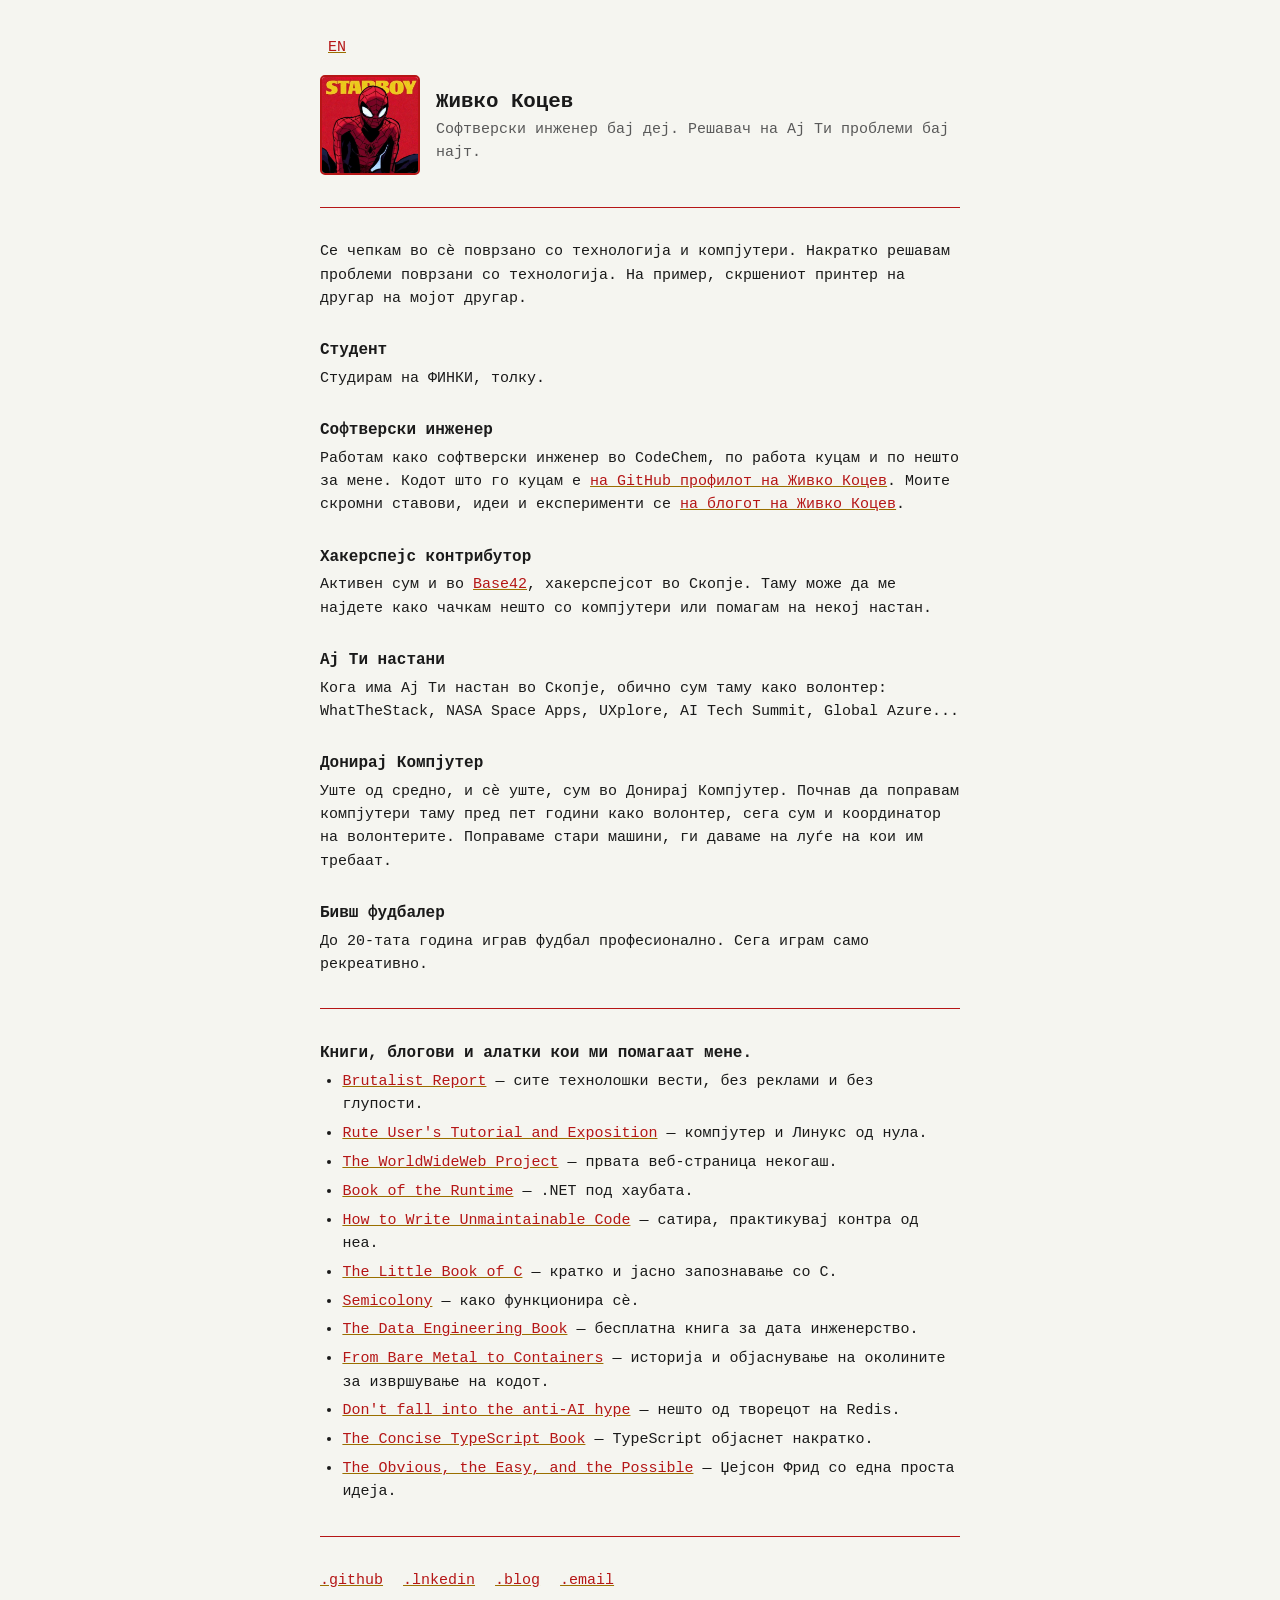
==== index.html @ 055c8a8e "Remove Content-Security-Policy from index.html Removed Content-Security-Policy meta tag from index.h" ====
<!DOCTYPE html>
<html lang="mk">
<head>
  <meta charset="utf-8">
  <meta name="viewport" content="width=device-width, initial-scale=1">

  <title>Живко Коцев — Софтверски инженер | Zhivko Kocev — Software Engineer</title>
  <meta name="description" content="Личен сајт на Живко Коцев — софтверски инженер во CodeChem, студент на ФИНКИ, хакерспејс контрибутор во Base42 и волонтер во Донирај Компјутер.">
  <meta name="author" content="Живко Коцев">
  <meta name="keywords" content="Живко Коцев, Zhivko Kocev, софтверски инженер, software engineer, .NET, C#, CodeChem, FINKI, Base42, hackerspace, Донирај Компјутер, Skopje, Macedonia, Скопје">
  <meta name="robots" content="index, follow, max-image-preview:large, max-snippet:-1, max-video-preview:-1">
  <meta name="googlebot" content="index, follow">
  <meta name="theme-color" content="#f5f5f0" media="(prefers-color-scheme: light)">
  <meta name="theme-color" content="#0d0d10" media="(prefers-color-scheme: dark)">
  <meta name="color-scheme" content="light dark">
  <meta name="format-detection" content="telephone=no">
  <meta name="referrer" content="strict-origin-when-cross-origin">

  <link rel="canonical" href="https://kocev.mk/">
  <link rel="alternate" hreflang="mk" href="https://kocev.mk/">
  <link rel="alternate" hreflang="en" href="https://kocev.mk/">
  <link rel="alternate" hreflang="x-default" href="https://kocev.mk/">

  <link rel="icon" type="image/jpeg" href="/spidey.jpg">
  <link rel="apple-touch-icon" href="/spidey.jpg">
  <link rel="preload" as="image" href="/spidey.jpg" fetchpriority="high">

  <meta property="og:type" content="profile">
  <meta property="og:url" content="https://kocev.mk/">
  <meta property="og:site_name" content="kocev.mk">
  <meta property="og:title" content="Живко Коцев — Софтверски инженер">
  <meta property="og:description" content="Личен сајт на Живко Коцев — софтверски инженер во CodeChem, студент на ФИНКИ, хакерспејс контрибутор во Base42 и волонтер во Донирај Компјутер.">
  <meta property="og:image" content="https://kocev.mk/spidey.jpg">
  <meta property="og:image:secure_url" content="https://kocev.mk/spidey.jpg">
  <meta property="og:image:type" content="image/jpeg">
  <meta property="og:image:width" content="736">
  <meta property="og:image:height" content="736">
  <meta property="og:image:alt" content="Живко Коцев">
  <meta property="og:locale" content="mk_MK">
  <meta property="og:locale:alternate" content="en_US">
  <meta property="profile:first_name" content="Живко">
  <meta property="profile:last_name" content="Коцев">
  <meta property="profile:username" content="zhivko-kocev">

  <meta name="twitter:card" content="summary_large_image">
  <meta name="twitter:url" content="https://kocev.mk/">
  <meta name="twitter:title" content="Живко Коцев — Софтверски инженер">
  <meta name="twitter:description" content="Личен сајт на Живко Коцев — софтверски инженер во CodeChem, студент на ФИНКИ, хакерспејс контрибутор во Base42.">
  <meta name="twitter:image" content="https://kocev.mk/spidey.jpg">
  <meta name="twitter:image:alt" content="Живко Коцев">

  <script type="application/ld+json">
  {
    "@context": "https://schema.org",
    "@type": "Person",
    "name": "Живко Коцев",
    "alternateName": "Zhivko Kocev",
    "givenName": "Живко",
    "familyName": "Коцев",
    "url": "https://kocev.mk/",
    "image": "https://kocev.mk/spidey.jpg",
    "jobTitle": "Software Engineer",
    "description": "Software engineer, hackerspace contributor, IT volunteer.",
    "knowsLanguage": ["mk", "en"],
    "knowsAbout": [".NET", "C#", "Software engineering", "Linux", "Computer hardware", "DevOps"],
    "worksFor": {
      "@type": "Organization",
      "name": "CodeChem",
      "url": "https://codechem.com/"
    },
    "alumniOf": {
      "@type": "CollegeOrUniversity",
      "name": "FINKI — Faculty of Computer Science and Engineering",
      "url": "https://finki.ukim.mk/"
    },
    "memberOf": {
      "@type": "Organization",
      "name": "Base42",
      "url": "https://42.mk/"
    },
    "sameAs": [
      "https://github.com/zhivko-kocev",
      "https://www.linkedin.com/in/zhivko-kocev/",
      "https://kocev.hashnode.dev/"
    ],
    "email": "mailto:zikekocev57@gmail.com",
    "address": {
      "@type": "PostalAddress",
      "addressLocality": "Skopje",
      "addressCountry": "MK"
    }
  }
  </script>

  <script type="application/ld+json">
  {
    "@context": "https://schema.org",
    "@type": "WebSite",
    "name": "Живко Коцев",
    "alternateName": "Zhivko Kocev",
    "url": "https://kocev.mk/",
    "inLanguage": ["mk", "en"],
    "author": {
      "@type": "Person",
      "name": "Живко Коцев",
      "url": "https://kocev.mk/"
    }
  }
  </script>

  <meta http-equiv="X-Content-Type-Options" content="nosniff">

  <link rel="stylesheet" href="style.css">
  <script src="script.js" defer></script>
</head>
<body>

  <p><button id="lang-toggle" class="lang-toggle" type="button" aria-label="Switch language / Промени јазик">EN</button></p>

  <main>

  <!-- ===================== МК ===================== -->
  <section data-lang="mk" lang="mk" class="active" aria-label="Содржина на македонски">

    <div class="header">
      <img class="portrait" src="spidey.jpg" alt="Живко Коцев — портрет" width="736" height="736" decoding="async" fetchpriority="high">
      <div>
        <h1>Живко Коцев</h1>
        <p class="tagline">Софтверски инженер бај деј. Решавач на Ај Ти проблеми бај најт.</p>
      </div>
    </div>

    <hr>

    <p>Се чепкам во сѐ поврзано со технологија и компјутери. Накратко решавам проблеми поврзани со технологија. На пример, скршениот принтер на другар на мојот другар.</p>

    <h2>Студент</h2>
    <p>Студирам на ФИНКИ, толку.</p>

    <h2>Софтверски инженер</h2>
    <p>Работам како софтверски инженер во CodeChem, по работа куцам и по нешто за мене. Кодот што го куцам е <a href="https://github.com/zhivko-kocev">на GitHub профилот на Живко Коцев</a>.
      Моите скромни ставови, идеи и експерименти се <a href="https://kocev.hashnode.dev/">на блогот на Живко Коцев</a>.</p>

    <h2>Хакерспејс контрибутор</h2>
    <p>Активен сум и во <a href="https://42.mk/">Base42</a>, хакерспејсот во Скопје. Таму може да ме најдете како чачкам нешто со компјутери или помагам на некој настан.</p>

    <h2>Ај Ти настани</h2>
    <p>Кога има Ај Ти настан во Скопје, обично сум таму како волонтер: WhatTheStack, NASA Space Apps, UXplore, AI Tech Summit, Global Azure...</p>

    <h2>Донирај Компјутер</h2>
    <p>Уште од средно, и сè уште, сум во Донирај Компјутер. Почнав да поправам компјутери таму пред пет години како волонтер, сега сум и координатор на волонтерите. Поправаме стари машини, ги даваме на луѓе на кои им требаат.</p>

    <h2>Бивш фудбалер</h2>
    <p>До 20-тата година играв фудбал професионално. Сега играм само рекреативно.</p>

    <hr>

    <h2>Книги, блогови и алатки кои ми помагаат мене.</h2>
    <ul>
      <li><a href="https://brutalist.report/topic/tech">Brutalist Report</a> — сите технолошки вести, без реклами и без глупости.</li>
      <li><a href="https://rlworkman.net/howtos/rute/">Rute User's Tutorial and Exposition</a> — компјутер и Линукс од нула.</li>
      <li><a href="https://info.cern.ch/hypertext/WWW/TheProject.html">The WorldWideWeb Project</a> — првата веб-страница некогаш.</li>
      <li><a href="https://github.com/dotnet/runtime/tree/main/docs/design/coreclr/botr">Book of the Runtime</a> — .NET под хаубата.</li>
      <li><a href="https://www.doc.ic.ac.uk/%7Esusan/475/unmain.html">How to Write Unmaintainable Code</a> — сатира, практикувај контра од неа.</li>
      <li><a href="https://little-book-of.github.io/c/books/en-US/book.html">The Little Book of C</a> — кратко и јасно запознавање со C.</li>
      <li><a href="https://semicolony.dev/how-it-works/">Semicolony</a> — како функционира сѐ.</li>
      <li><a href="https://datascale-ai.github.io/data_engineering_book/en/">The Data Engineering Book</a> — бесплатна книга за дата инженерство.</li>
      <li><a href="https://buildsoftwaresystems.com/post/guide-to-execution-environments/">From Bare Metal to Containers</a> — историја и објаснување на околините за извршување на кодот.</li>
      <li><a href="https://antirez.com/news/158">Don't fall into the anti-AI hype</a> — нешто од творецот на Redis.</li>
      <li><a href="https://gibbok.github.io/typescript-book/book/the-concise-typescript-book/">The Concise TypeScript Book</a> — TypeScript објаснет накратко.</li>
      <li><a href="https://world.hey.com/jason/the-obvious-the-easy-and-the-possible-2e11a3fb">The Obvious, the Easy, and the Possible</a> — Џејсон Фрид со една проста идеја.</li>
    </ul>

    <hr>

    <p class="row">
      <a rel="me" href="https://github.com/zhivko-kocev">.github</a>
      <a rel="me" href="https://www.linkedin.com/in/zhivko-kocev/">.lnkedin</a>
      <a rel="me" href="https://kocev.hashnode.dev/">.blog</a>
      <a rel="me author" href="mailto:zikekocev57@gmail.com">.email</a>
    </p>

  </section>

  <!-- ===================== EN ===================== -->
  <section data-lang="en" lang="en" aria-label="Content in English">

    <div class="header">
      <img class="portrait" src="spidey.jpg" alt="Zhivko Kocev — portrait" width="736" height="736" decoding="async" loading="lazy">
      <div>
        <h1>Zhivko Kocev</h1>
        <p class="tagline">Software engineer by day. IT problem-solver by night.</p>
      </div>
    </div>

    <hr>

    <p>I tinker with anything related to tech and computers. In short, I solve technology problems. For example, my friend's friend's broken printer.</p>

    <h2>Student</h2>
    <p>I study at FINKI. That's it.</p>

    <h2>Software engineer</h2>
    <p>I work as a software engineer at CodeChem; after hours I write a bit of code for myself too. The code I write lives on <a href="https://github.com/zhivko-kocev">Zhivko Kocev's GitHub</a>. My modest takes, ideas and experiments are on <a href="https://kocev.hashnode.dev/">Zhivko Kocev's blog</a>.</p>

    <h2>Hackerspace contributor</h2>
    <p>I'm also active at <a href="https://42.mk/">Base42</a>, the hackerspace in Skopje. You can find me there tinkering with computers or helping out at an event.</p>

    <h2>IT events</h2>
    <p>When there's an IT event in Skopje, I'm usually there as a volunteer: WhatTheStack, NASA Space Apps, UXplore, AI Tech Summit, Global Azure...</p>

    <h2>Donate a Computer</h2>
    <p>Since high school, and still today, I've been part of Donate a Computer. I started repairing computers there five years ago as a volunteer; now I also coordinate the volunteers. We fix up old machines and give them to people who need them.</p>

    <h2>Former footballer</h2>
    <p>Until I was 20 I played football professionally. Now I only play recreationally.</p>

    <hr>

    <h2>Books, blogs and tools that help me out.</h2>
    <ul>
      <li><a href="https://brutalist.report/topic/tech">Brutalist Report</a> — all the tech news, no ads and no nonsense.</li>
      <li><a href="https://rlworkman.net/howtos/rute/">Rute User's Tutorial and Exposition</a> — computers and Linux from scratch.</li>
      <li><a href="https://info.cern.ch/hypertext/WWW/TheProject.html">The WorldWideWeb Project</a> — the first web page ever.</li>
      <li><a href="https://github.com/dotnet/runtime/tree/main/docs/design/coreclr/botr">Book of the Runtime</a> — .NET under the hood.</li>
      <li><a href="https://www.doc.ic.ac.uk/%7Esusan/475/unmain.html">How to Write Unmaintainable Code</a> — satire, do the opposite of it.</li>
      <li><a href="https://little-book-of.github.io/c/books/en-US/book.html">The Little Book of C</a> — a short, clear intro to C.</li>
      <li><a href="https://semicolony.dev/how-it-works/">Semicolony</a> — how everything works.</li>
      <li><a href="https://datascale-ai.github.io/data_engineering_book/en/">The Data Engineering Book</a> — a free book on data engineering.</li>
      <li><a href="https://buildsoftwaresystems.com/post/guide-to-execution-environments/">From Bare Metal to Containers</a> — the history and explanation of code execution environments.</li>
      <li><a href="https://antirez.com/news/158">Don't fall into the anti-AI hype</a> — something from the creator of Redis.</li>
      <li><a href="https://gibbok.github.io/typescript-book/book/the-concise-typescript-book/">The Concise TypeScript Book</a> — TypeScript explained, briefly.</li>
      <li><a href="https://world.hey.com/jason/the-obvious-the-easy-and-the-possible-2e11a3fb">The Obvious, the Easy, and the Possible</a> — Jason Fried with one simple idea.</li>
    </ul>

    <hr>

    <p class="row">
      <a rel="me" href="https://github.com/zhivko-kocev">.github</a>
      <a rel="me" href="https://www.linkedin.com/in/zhivko-kocev/">.lnkedin</a>
      <a rel="me" href="https://kocev.hashnode.dev/">.blog</a>
      <a rel="me author" href="mailto:zikekocev57@gmail.com">.email</a>
    </p>

  </section>

  </main>

</body>
</html>
---- style.css ----
:root {
  --fg: #1a1a1a;
  --bg: #f5f5f0;
  --muted: #595959;
  --rule: #d0d0d0;
  --link: #b51616;
  --accent: #9a6f00;
}
@media (prefers-color-scheme: dark) {
  :root {
    --fg: #e6e6dc;
    --bg: #0d0d10;
    --muted: #a0a09a;
    --rule: #2a2a30;
    --link: #ff7a6f;
    --accent: #ffd633;
  }
}

body {
  font: 15px/1.55 ui-monospace, "SF Mono", Menlo, Consolas, "Courier New", monospace;
  color: var(--fg);
  background: var(--bg);
  max-width: 640px;
  margin: 0 auto;
  padding: 2rem 1.25rem 3rem;
}

h1 { font-size: 1.3rem; margin: 0 0 0.4rem; }
h2 { font-size: 1rem; margin: 1.75rem 0 0.25rem; }
h3 { font-size: 1rem; margin: 1.25rem 0 0.25rem; }
p  { margin: 0 0 0.75rem; }

ul { padding-left: 1.4rem; margin: 0.25rem 0 1.25rem; }
li { margin: 0 0 0.35rem; }

hr { border: 0; border-top: 1px solid var(--link); margin: 2rem 0; }

a { color: var(--link); text-decoration-color: var(--accent); }
a:hover { color: var(--accent); }

img.portrait {
  display: block;
  width: 96px;
  height: 96px;
  object-fit: cover;
  border-radius: 5%;
  border: 2px solid var(--link);
  flex-shrink: 0;
  margin: 0;
}

.header { display: flex; align-items: center; gap: 1rem; margin: 0 0 0.5rem; }
.header h1, .header p { margin: 0; }

.tagline { color: var(--muted); margin: 0 0 1.5rem; }
.note    { color: var(--muted); }

.row { display: flex; flex-wrap: wrap; gap: 1.25rem; margin: 1rem 0; }

.lang-toggle {
  background: none;
  border: 0;
  padding: 0.25rem 0.5rem;
  font: inherit;
  color: var(--link);
  cursor: pointer;
  text-decoration: underline;
  text-decoration-color: var(--accent);
}

:focus-visible { outline: 2px solid var(--link); outline-offset: 2px; border-radius: 2px; }

[data-lang] { display: none; }
[data-lang].active { display: block; }
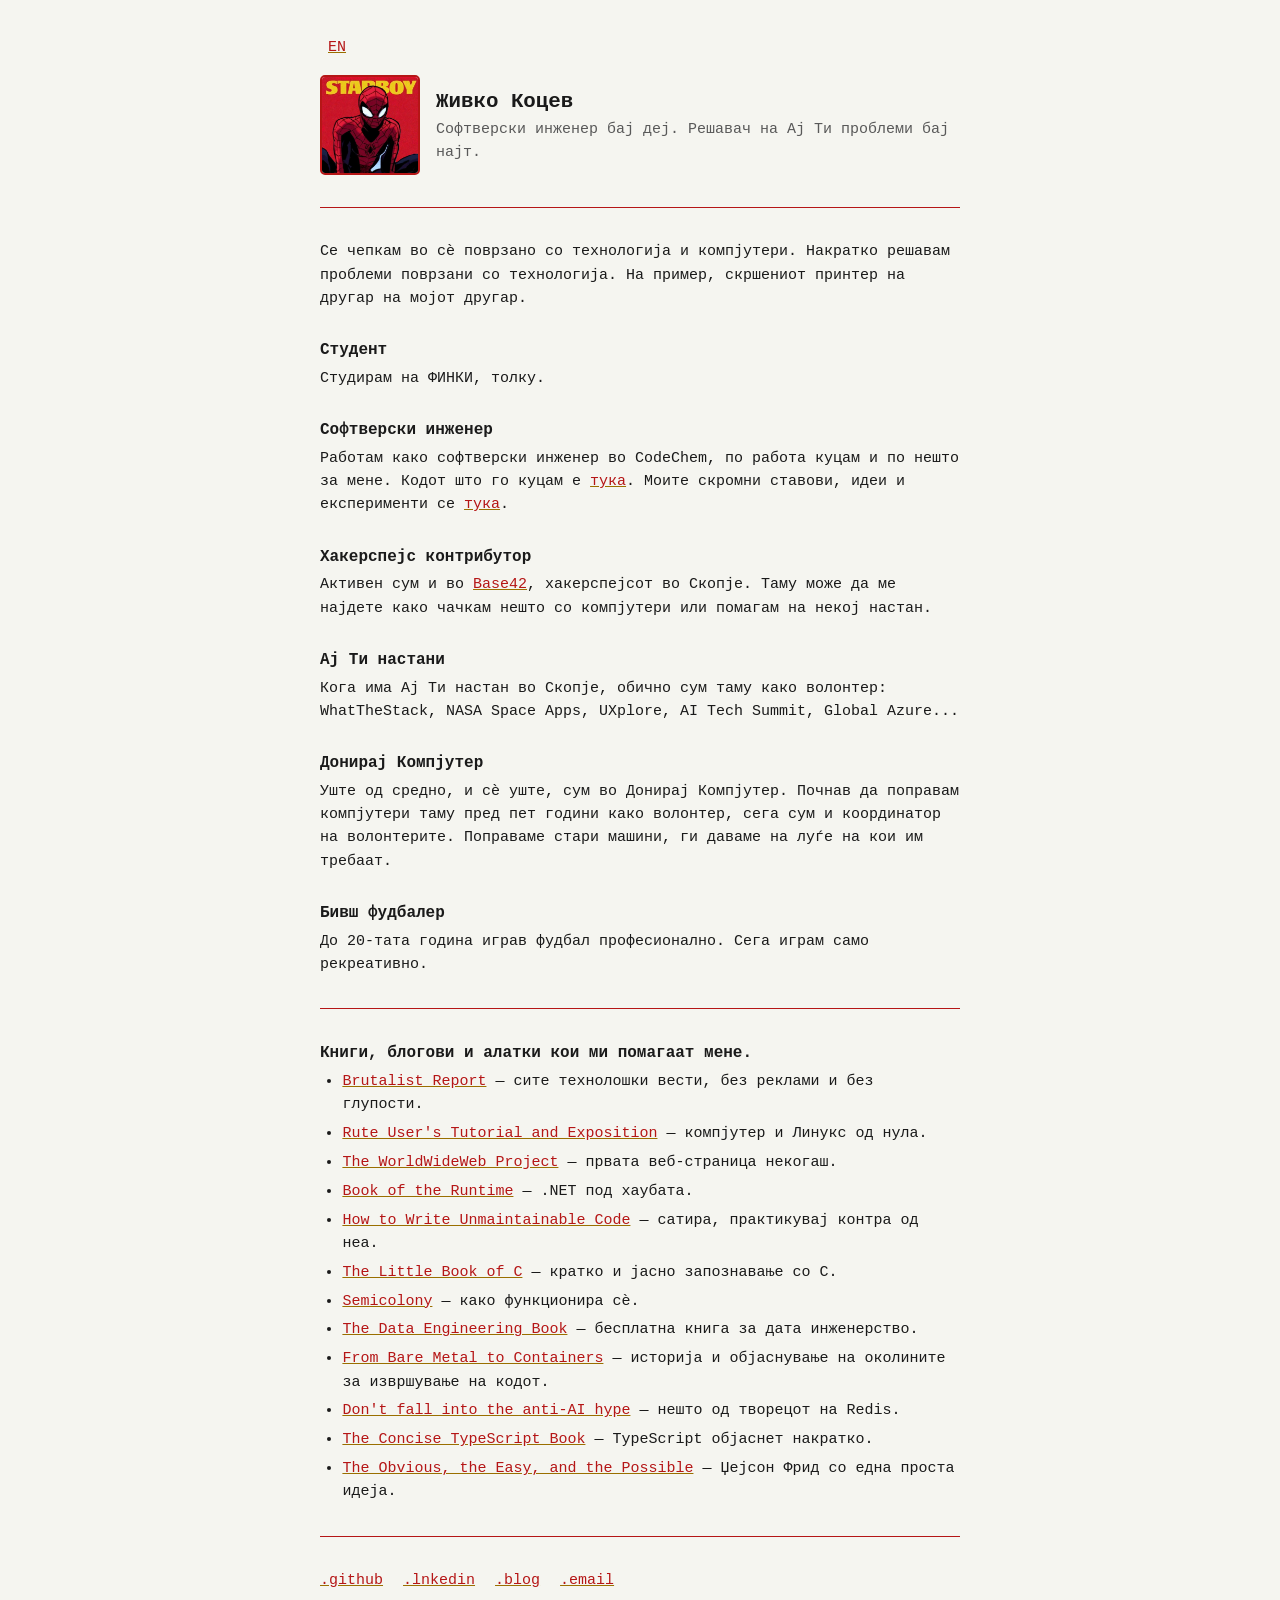
==== commit 6b420179: "Update links in index.html for clarity" ====
--- a/index.html
+++ b/index.html
@@ -138,8 +138,8 @@
     <p>Студирам на ФИНКИ, толку.</p>
 
     <h2>Софтверски инженер</h2>
-    <p>Работам како софтверски инженер во CodeChem, по работа куцам и по нешто за мене. Кодот што го куцам е <a href="https://github.com/zhivko-kocev">на GitHub профилот на Живко Коцев</a>.
-      Моите скромни ставови, идеи и експерименти се <a href="https://kocev.hashnode.dev/">на блогот на Живко Коцев</a>.</p>
+    <p>Работам како софтверски инженер во CodeChem, по работа куцам и по нешто за мене. Кодот што го куцам е <a href="https://github.com/zhivko-kocev">тука</a>.
+      Моите скромни ставови, идеи и експерименти се <a href="https://kocev.hashnode.dev/">тука</a>.</p>
 
     <h2>Хакерспејс контрибутор</h2>
     <p>Активен сум и во <a href="https://42.mk/">Base42</a>, хакерспејсот во Скопје. Таму може да ме најдете како чачкам нешто со компјутери или помагам на некој настан.</p>
@@ -201,7 +201,7 @@
     <p>I study at FINKI. That's it.</p>
 
     <h2>Software engineer</h2>
-    <p>I work as a software engineer at CodeChem; after hours I write a bit of code for myself too. The code I write lives on <a href="https://github.com/zhivko-kocev">Zhivko Kocev's GitHub</a>. My modest takes, ideas and experiments are on <a href="https://kocev.hashnode.dev/">Zhivko Kocev's blog</a>.</p>
+    <p>I work as a software engineer at CodeChem; after hours I write a bit of code for myself too. The code I write lives <a href="https://github.com/zhivko-kocev">here</a>. My modest takes, ideas and experiments are <a href="https://kocev.hashnode.dev/">here</a>.</p>
 
     <h2>Hackerspace contributor</h2>
     <p>I'm also active at <a href="https://42.mk/">Base42</a>, the hackerspace in Skopje. You can find me there tinkering with computers or helping out at an event.</p>
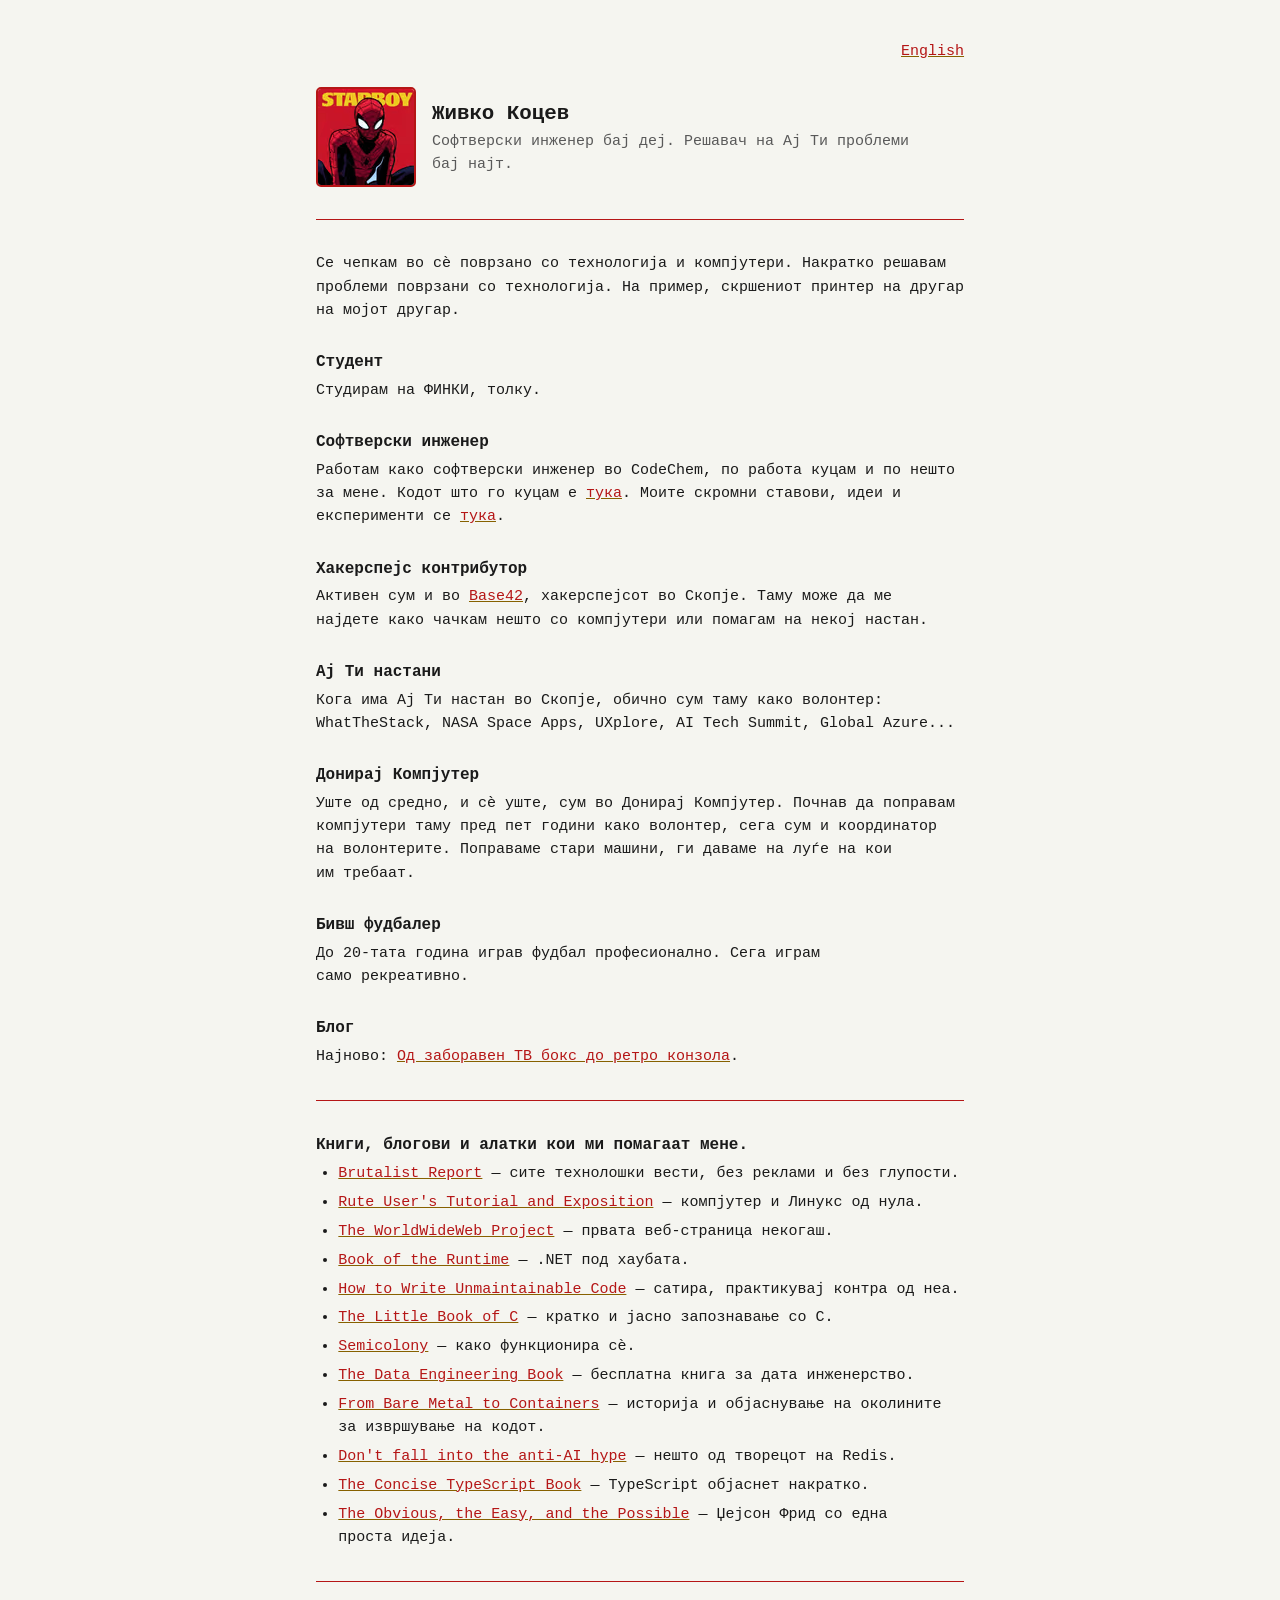
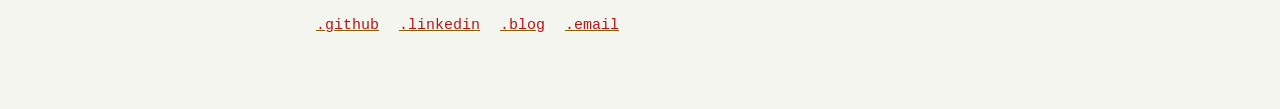
==== commit 0bbad656: "Sweep the site with Modern Web Guidance - Language comes from <html lang>, set before first paint; c" ====
--- a/index.html
+++ b/index.html
@@ -3,13 +3,13 @@
 <head>
   <meta charset="utf-8">
   <meta name="viewport" content="width=device-width, initial-scale=1">
-
-  <title>Живко Коцев — Софтверски инженер | Zhivko Kocev — Software Engineer</title>
+  <meta http-equiv="Content-Security-Policy" content="script-src 'self' 'inline-speculation-rules'; object-src 'none'; base-uri 'none'">
+
+  <title data-mk="Живко Коцев — Софтверски инженер" data-en="Zhivko Kocev — Software Engineer">Живко Коцев — Софтверски инженер | Zhivko Kocev — Software Engineer</title>
+  <script src="/script.js"></script>
   <meta name="description" content="Личен сајт на Живко Коцев — софтверски инженер во CodeChem, студент на ФИНКИ, хакерспејс контрибутор во Base42 и волонтер во Донирај Компјутер.">
   <meta name="author" content="Живко Коцев">
-  <meta name="keywords" content="Живко Коцев, Zhivko Kocev, софтверски инженер, software engineer, .NET, C#, CodeChem, FINKI, Base42, hackerspace, Донирај Компјутер, Skopje, Macedonia, Скопје">
   <meta name="robots" content="index, follow, max-image-preview:large, max-snippet:-1, max-video-preview:-1">
-  <meta name="googlebot" content="index, follow">
   <meta name="theme-color" content="#f5f5f0" media="(prefers-color-scheme: light)">
   <meta name="theme-color" content="#0d0d10" media="(prefers-color-scheme: dark)">
   <meta name="color-scheme" content="light dark">
@@ -17,13 +17,10 @@
   <meta name="referrer" content="strict-origin-when-cross-origin">
 
   <link rel="canonical" href="https://kocev.mk/">
-  <link rel="alternate" hreflang="mk" href="https://kocev.mk/">
-  <link rel="alternate" hreflang="en" href="https://kocev.mk/">
-  <link rel="alternate" hreflang="x-default" href="https://kocev.mk/">
-
-  <link rel="icon" type="image/jpeg" href="/spidey.jpg">
-  <link rel="apple-touch-icon" href="/spidey.jpg">
-  <link rel="preload" as="image" href="/spidey.jpg" fetchpriority="high">
+  <link rel="alternate" type="application/atom+xml" href="/blog/feed.xml" title="Блог — Живко Коцев">
+
+  <link rel="icon" type="image/jpeg" href="/spidey-96.jpg">
+  <link rel="apple-touch-icon" href="/spidey-192.jpg">
 
   <meta property="og:type" content="profile">
   <meta property="og:url" content="https://kocev.mk/">
@@ -80,8 +77,7 @@
     },
     "sameAs": [
       "https://github.com/zhivko-kocev",
-      "https://www.linkedin.com/in/zhivko-kocev/",
-      "https://kocev.hashnode.dev/"
+      "https://www.linkedin.com/in/zhivko-kocev/"
     ],
     "email": "mailto:zikekocev57@gmail.com",
     "address": {
@@ -108,22 +104,31 @@
   }
   </script>
 
-  <meta http-equiv="X-Content-Type-Options" content="nosniff">
-
-  <link rel="stylesheet" href="style.css">
-  <script src="script.js" defer></script>
+  <script type="speculationrules">
+  {"prefetch": [{"where": {"and": [{"href_matches": "/*"}, {"not": {"selector_matches": "[data-set-lang]"}}]}, "eagerness": "moderate"}]}
+  </script>
+
+  <link rel="stylesheet" href="/style.css">
 </head>
 <body>
 
-  <p><button id="lang-toggle" class="lang-toggle" type="button" aria-label="Switch language / Промени јазик">EN</button></p>
+  <header class="site-header">
+    <p class="lang-switch">
+      <a href="?lang=en" hreflang="en" lang="en" data-set-lang="en" data-lang="mk">English</a>
+      <a href="?lang=mk" hreflang="mk" lang="mk" data-set-lang="mk" data-lang="en">Македонски</a>
+    </p>
+  </header>
 
   <main>
 
   <!-- ===================== МК ===================== -->
-  <section data-lang="mk" lang="mk" class="active" aria-label="Содржина на македонски">
+  <section data-lang="mk" lang="mk">
 
     <div class="header">
-      <img class="portrait" src="spidey.jpg" alt="Живко Коцев — портрет" width="736" height="736" decoding="async" fetchpriority="high">
+      <picture>
+        <source type="image/avif" srcset="/spidey-96.avif 96w, /spidey-192.avif 192w, /spidey-288.avif 288w" sizes="96px">
+        <img class="portrait" src="/spidey-192.jpg" srcset="/spidey-96.jpg 96w, /spidey-192.jpg 192w, /spidey-288.jpg 288w" sizes="96px" alt="Живко Коцев — портрет" width="96" height="96">
+      </picture>
       <div>
         <h1>Живко Коцев</h1>
         <p class="tagline">Софтверски инженер бај деј. Решавач на Ај Ти проблеми бај најт.</p>
@@ -138,8 +143,8 @@
     <p>Студирам на ФИНКИ, толку.</p>
 
     <h2>Софтверски инженер</h2>
-    <p>Работам како софтверски инженер во CodeChem, по работа куцам и по нешто за мене. Кодот што го куцам е <a href="https://github.com/zhivko-kocev">тука</a>.
-      Моите скромни ставови, идеи и експерименти се <a href="https://kocev.hashnode.dev/">тука</a>.</p>
+    <p>Работам како софтверски инженер во CodeChem, по работа куцам и по нешто за мене. Кодот што го куцам е <a href="https://github.com/zhivko-kocev">тука<span class="visually-hidden"> (GitHub)</span></a>.
+      Моите скромни ставови, идеи и експерименти се <a href="/blog/">тука<span class="visually-hidden"> (блог)</span></a>.</p>
 
     <h2>Хакерспејс контрибутор</h2>
     <p>Активен сум и во <a href="https://42.mk/">Base42</a>, хакерспејсот во Скопје. Таму може да ме најдете како чачкам нешто со компјутери или помагам на некој настан.</p>
@@ -152,6 +157,9 @@
 
     <h2>Бивш фудбалер</h2>
     <p>До 20-тата година играв фудбал професионално. Сега играм само рекреативно.</p>
+
+    <h2>Блог</h2>
+    <p>Најново: <a href="/blog/tv-box-to-retro-console/">Од заборавен ТВ бокс до ретро конзола</a>.</p>
 
     <hr>
 
@@ -171,22 +179,16 @@
       <li><a href="https://world.hey.com/jason/the-obvious-the-easy-and-the-possible-2e11a3fb">The Obvious, the Easy, and the Possible</a> — Џејсон Фрид со една проста идеја.</li>
     </ul>
 
-    <hr>
-
-    <p class="row">
-      <a rel="me" href="https://github.com/zhivko-kocev">.github</a>
-      <a rel="me" href="https://www.linkedin.com/in/zhivko-kocev/">.lnkedin</a>
-      <a rel="me" href="https://kocev.hashnode.dev/">.blog</a>
-      <a rel="me author" href="mailto:zikekocev57@gmail.com">.email</a>
-    </p>
-
   </section>
 
   <!-- ===================== EN ===================== -->
-  <section data-lang="en" lang="en" aria-label="Content in English">
+  <section data-lang="en" lang="en">
 
     <div class="header">
-      <img class="portrait" src="spidey.jpg" alt="Zhivko Kocev — portrait" width="736" height="736" decoding="async" loading="lazy">
+      <picture>
+        <source type="image/avif" srcset="/spidey-96.avif 96w, /spidey-192.avif 192w, /spidey-288.avif 288w" sizes="96px">
+        <img class="portrait" src="/spidey-192.jpg" srcset="/spidey-96.jpg 96w, /spidey-192.jpg 192w, /spidey-288.jpg 288w" sizes="96px" alt="Zhivko Kocev — portrait" width="96" height="96">
+      </picture>
       <div>
         <h1>Zhivko Kocev</h1>
         <p class="tagline">Software engineer by day. IT problem-solver by night.</p>
@@ -201,7 +203,7 @@
     <p>I study at FINKI. That's it.</p>
 
     <h2>Software engineer</h2>
-    <p>I work as a software engineer at CodeChem; after hours I write a bit of code for myself too. The code I write lives <a href="https://github.com/zhivko-kocev">here</a>. My modest takes, ideas and experiments are <a href="https://kocev.hashnode.dev/">here</a>.</p>
+    <p>I work as a software engineer at CodeChem; after hours I write a bit of code for myself too. The code I write lives <a href="https://github.com/zhivko-kocev">here<span class="visually-hidden"> (GitHub)</span></a>. My modest takes, ideas and experiments are <a href="/blog/">here<span class="visually-hidden"> (blog)</span></a>.</p>
 
     <h2>Hackerspace contributor</h2>
     <p>I'm also active at <a href="https://42.mk/">Base42</a>, the hackerspace in Skopje. You can find me there tinkering with computers or helping out at an event.</p>
@@ -214,6 +216,9 @@
 
     <h2>Former footballer</h2>
     <p>Until I was 20 I played football professionally. Now I only play recreationally.</p>
+
+    <h2>Blog</h2>
+    <p>Latest: <a href="/blog/tv-box-to-retro-console/">From a forgotten TV box to a retro console</a>.</p>
 
     <hr>
 
@@ -233,18 +238,19 @@
       <li><a href="https://world.hey.com/jason/the-obvious-the-easy-and-the-possible-2e11a3fb">The Obvious, the Easy, and the Possible</a> — Jason Fried with one simple idea.</li>
     </ul>
 
-    <hr>
-
-    <p class="row">
-      <a rel="me" href="https://github.com/zhivko-kocev">.github</a>
-      <a rel="me" href="https://www.linkedin.com/in/zhivko-kocev/">.lnkedin</a>
-      <a rel="me" href="https://kocev.hashnode.dev/">.blog</a>
-      <a rel="me author" href="mailto:zikekocev57@gmail.com">.email</a>
-    </p>
-
   </section>
 
   </main>
+
+  <footer>
+    <hr>
+    <ul class="row" role="list">
+      <li><a rel="me" href="https://github.com/zhivko-kocev">.github</a></li>
+      <li><a rel="me" href="https://www.linkedin.com/in/zhivko-kocev/">.linkedin</a></li>
+      <li><a href="/blog/">.blog</a></li>
+      <li><a rel="me author" href="mailto:zikekocev57@gmail.com">.email</a></li>
+    </ul>
+  </footer>
 
 </body>
 </html>
--- a/style.css
+++ b/style.css
@@ -1,10 +1,12 @@
 :root {
+  color-scheme: light dark;
   --fg: #1a1a1a;
   --bg: #f5f5f0;
   --muted: #595959;
   --rule: #d0d0d0;
   --link: #b51616;
-  --accent: #9a6f00;
+  --accent: #876100;
+  --code-bg: #ebebe4;
 }
 @media (prefers-color-scheme: dark) {
   :root {
@@ -14,62 +16,198 @@
     --rule: #2a2a30;
     --link: #ff7a6f;
     --accent: #ffd633;
+    --code-bg: #18181d;
   }
 }
 
+@media (prefers-reduced-motion: no-preference) {
+  @view-transition { navigation: auto; }
+}
+
+/* Language: <html lang> is the single source of truth; script.js sets it before first paint. */
+html[lang="en"] [data-lang="mk"],
+html[lang="mk"] [data-lang="en"] { display: none; }
+
 body {
-  font: 15px/1.55 ui-monospace, "SF Mono", Menlo, Consolas, "Courier New", monospace;
+  font: 0.9375rem/1.55 ui-monospace, "SF Mono", Menlo, Consolas, "Courier New", monospace;
   color: var(--fg);
   background: var(--bg);
-  max-width: 640px;
-  margin: 0 auto;
+  max-inline-size: 72ch;
+  margin-inline: auto;
   padding: 2rem 1.25rem 3rem;
+  overflow-wrap: break-word;
 }
 
 h1 { font-size: 1.3rem; margin: 0 0 0.4rem; }
 h2 { font-size: 1rem; margin: 1.75rem 0 0.25rem; }
 h3 { font-size: 1rem; margin: 1.25rem 0 0.25rem; }
+h1, h2, h3 { text-wrap: balance; }
+p, li { text-wrap: pretty; }
 p  { margin: 0 0 0.75rem; }
 
-ul { padding-left: 1.4rem; margin: 0.25rem 0 1.25rem; }
+ul, ol { padding-inline-start: 1.4rem; margin: 0.25rem 0 1.25rem; }
 li { margin: 0 0 0.35rem; }
 
-hr { border: 0; border-top: 1px solid var(--link); margin: 2rem 0; }
+hr { border: 0; border-block-start: 1px solid var(--link); margin: 2rem 0; }
 
 a { color: var(--link); text-decoration-color: var(--accent); }
 a:hover { color: var(--accent); }
 
+:focus-visible { outline: 2px solid var(--link); outline-offset: 2px; border-radius: 2px; }
+
+/* Hidden visually, kept in the accessibility tree. */
+.visually-hidden:where(:not(:focus-within, :active)) {
+  position: absolute !important;
+  clip-path: inset(50%) !important;
+  overflow: hidden !important;
+  width: 1px !important;
+  height: 1px !important;
+  margin: -1px !important;
+  padding: 0 !important;
+  border: 0 !important;
+  white-space: nowrap !important;
+}
+
 img.portrait {
-  display: block;
-  width: 96px;
-  height: 96px;
+  inline-size: 96px;
+  block-size: 96px;
   object-fit: cover;
   border-radius: 5%;
   border: 2px solid var(--link);
-  flex-shrink: 0;
+}
+
+.header { display: flex; align-items: center; gap: 1rem; margin: 0 0 0.5rem; }
+.header picture { flex-shrink: 0; }
+.header h1, .header p { margin: 0; }
+
+.tagline { color: var(--muted); margin: 0 0 1.5rem; }
+.meta    { color: var(--muted); }
+
+.row { display: flex; flex-wrap: wrap; gap: 1.25rem; margin: 1rem 0; padding: 0; list-style: none; }
+.row li { margin: 0; }
+
+/* Site header: breadcrumbs on the left, language switch on the right. */
+.site-header {
+  display: flex;
+  flex-wrap: wrap;
+  align-items: baseline;
+  gap: 0.5rem 1rem;
+  margin: 0 0 1.5rem;
+}
+.lang-switch { margin-block: 0; margin-inline-start: auto; }
+
+.breadcrumb ol { display: flex; flex-wrap: wrap; align-items: center; gap: 0.25rem 0.5rem; margin: 0; padding: 0; list-style: none; }
+.breadcrumb li { margin: 0; }
+.breadcrumb li + li::before { content: "/"; content: "/" / ""; margin-inline-end: 0.5rem; color: var(--muted); }
+.breadcrumb [aria-current="page"] { color: var(--fg); font-weight: bold; }
+
+/* Blog */
+.posts { list-style: none; padding: 0; }
+.posts h2 { margin-block-start: 0; }
+.posts > li { margin: 0 0 1.5rem; }
+
+article h2 { margin-block-start: 2.5rem; scroll-margin-block-start: 1rem; }
+article h3 { margin-block-start: 1.5rem; }
+.toc ol { margin-block-end: 0; }
+
+img, video, picture { display: block; }
+img, video { max-inline-size: 100%; block-size: auto; }
+figure { margin: 1.25rem 0; }
+figure picture img { border-radius: 4px; }
+figure:not(.gallery) picture + picture { margin-block-start: 0.5rem; }
+figcaption { color: var(--muted); font-size: 0.875em; margin-block-start: 0.4rem; }
+.gallery { display: grid; grid-template-columns: repeat(2, minmax(0, 1fr)); gap: 0.5rem; }
+.gallery figcaption { grid-column: 1 / -1; margin-block-start: 0; }
+video { max-inline-size: min(100%, 24rem); max-block-size: 80dvh; margin-inline: auto; border-radius: 4px; background: #000; }
+
+code, kbd, pre { font-family: inherit; }
+:not(pre) > code { background: var(--code-bg); padding: 0.05em 0.3em; border-radius: 3px; }
+pre {
+  background: var(--code-bg);
+  border: 1px solid var(--rule);
+  border-radius: 4px;
+  padding: 0.75rem 1rem;
   margin: 0;
-}
-
-.header { display: flex; align-items: center; gap: 1rem; margin: 0 0 0.5rem; }
-.header h1, .header p { margin: 0; }
-
-.tagline { color: var(--muted); margin: 0 0 1.5rem; }
-.note    { color: var(--muted); }
-
-.row { display: flex; flex-wrap: wrap; gap: 1.25rem; margin: 1rem 0; }
-
-.lang-toggle {
-  background: none;
-  border: 0;
-  padding: 0.25rem 0.5rem;
+  overflow-x: auto;
+  font-size: 0.875em;
+  line-height: 1.45;
+  tab-size: 2;
+}
+figure.code figcaption { margin: 0 0 0.3rem; }
+kbd {
+  border: 1px solid var(--rule);
+  border-block-end-width: 2px;
+  border-radius: 3px;
+  padding: 0 0.3em;
+  font-size: 0.9em;
+}
+
+table { border-collapse: collapse; inline-size: 100%; margin: 0.75rem 0 1.25rem; font-size: 0.9em; }
+caption { text-align: start; color: var(--muted); padding-block-end: 0.3rem; }
+th, td { text-align: start; vertical-align: top; padding: 0.35rem 0.5rem; border-block-end: 1px solid var(--rule); }
+th { border-block-end-color: var(--muted); }
+
+.callout {
+  border-inline-start: 3px solid var(--accent);
+  background: var(--code-bg);
+  padding: 0.6rem 0.9rem;
+  margin: 1.25rem 0;
+}
+.callout > :last-child { margin-block-end: 0; }
+
+/* Copy buttons are added by script.js. Touch devices: in flow beside the code. */
+.copyable { display: flex; align-items: start; gap: 0.5rem; }
+.copyable > pre { flex: 1; min-inline-size: 0; }
+.copy { position: relative; flex: none; order: 1; }
+.copy-button {
+  min-inline-size: 24px;
+  min-block-size: 24px;
+  padding: 0.15rem 0.5rem;
   font: inherit;
-  color: var(--link);
+  font-size: 0.8em;
+  color: var(--fg);
+  background: var(--bg);
+  border: 1px solid var(--muted);
+  border-radius: 3px;
   cursor: pointer;
-  text-decoration: underline;
-  text-decoration-color: var(--accent);
-}
-
-:focus-visible { outline: 2px solid var(--link); outline-offset: 2px; border-radius: 2px; }
-
-[data-lang] { display: none; }
-[data-lang].active { display: block; }
+}
+.copy-button[data-copied] { border-color: var(--accent); }
+.copy-button[data-failed] { border-color: var(--link); }
+.tip {
+  position: absolute;
+  inset-block-end: calc(100% + 0.25rem);
+  inset-inline-end: 0;
+  white-space: nowrap;
+  font-size: 0.8em;
+  padding: 0.1rem 0.4rem;
+  color: var(--bg);
+  background: var(--fg);
+  border-radius: 3px;
+  opacity: 0;
+  pointer-events: none;
+}
+.tip:not(:empty) { opacity: 1; }
+@media (hover: hover) {
+  .copyable { display: block; position: relative; }
+  .copyable .copy { position: absolute; inset-block-start: 0.4rem; inset-inline-end: 0.4rem; }
+  .copyable .copy-button { opacity: 0; }
+  .copyable:hover .copy-button,
+  .copyable:focus-within .copy-button,
+  .copyable .copy-button:focus-visible,
+  .copyable .copy-button[data-copied],
+  .copyable .copy-button[data-failed] { opacity: 1; }
+}
+@media (hover: hover) and (prefers-reduced-motion: no-preference) {
+  .copyable .copy-button, .tip { transition: opacity 0.15s; }
+}
+
+@media (pointer: coarse) {
+  .row a, .lang-switch a, .breadcrumb a, .toc a {
+    display: inline-flex;
+    align-items: center;
+    min-block-size: 44px;
+    min-inline-size: 44px;
+  }
+  .toc li { margin: 0; }
+  .copy-button { min-block-size: 44px; min-inline-size: 44px; }
+}
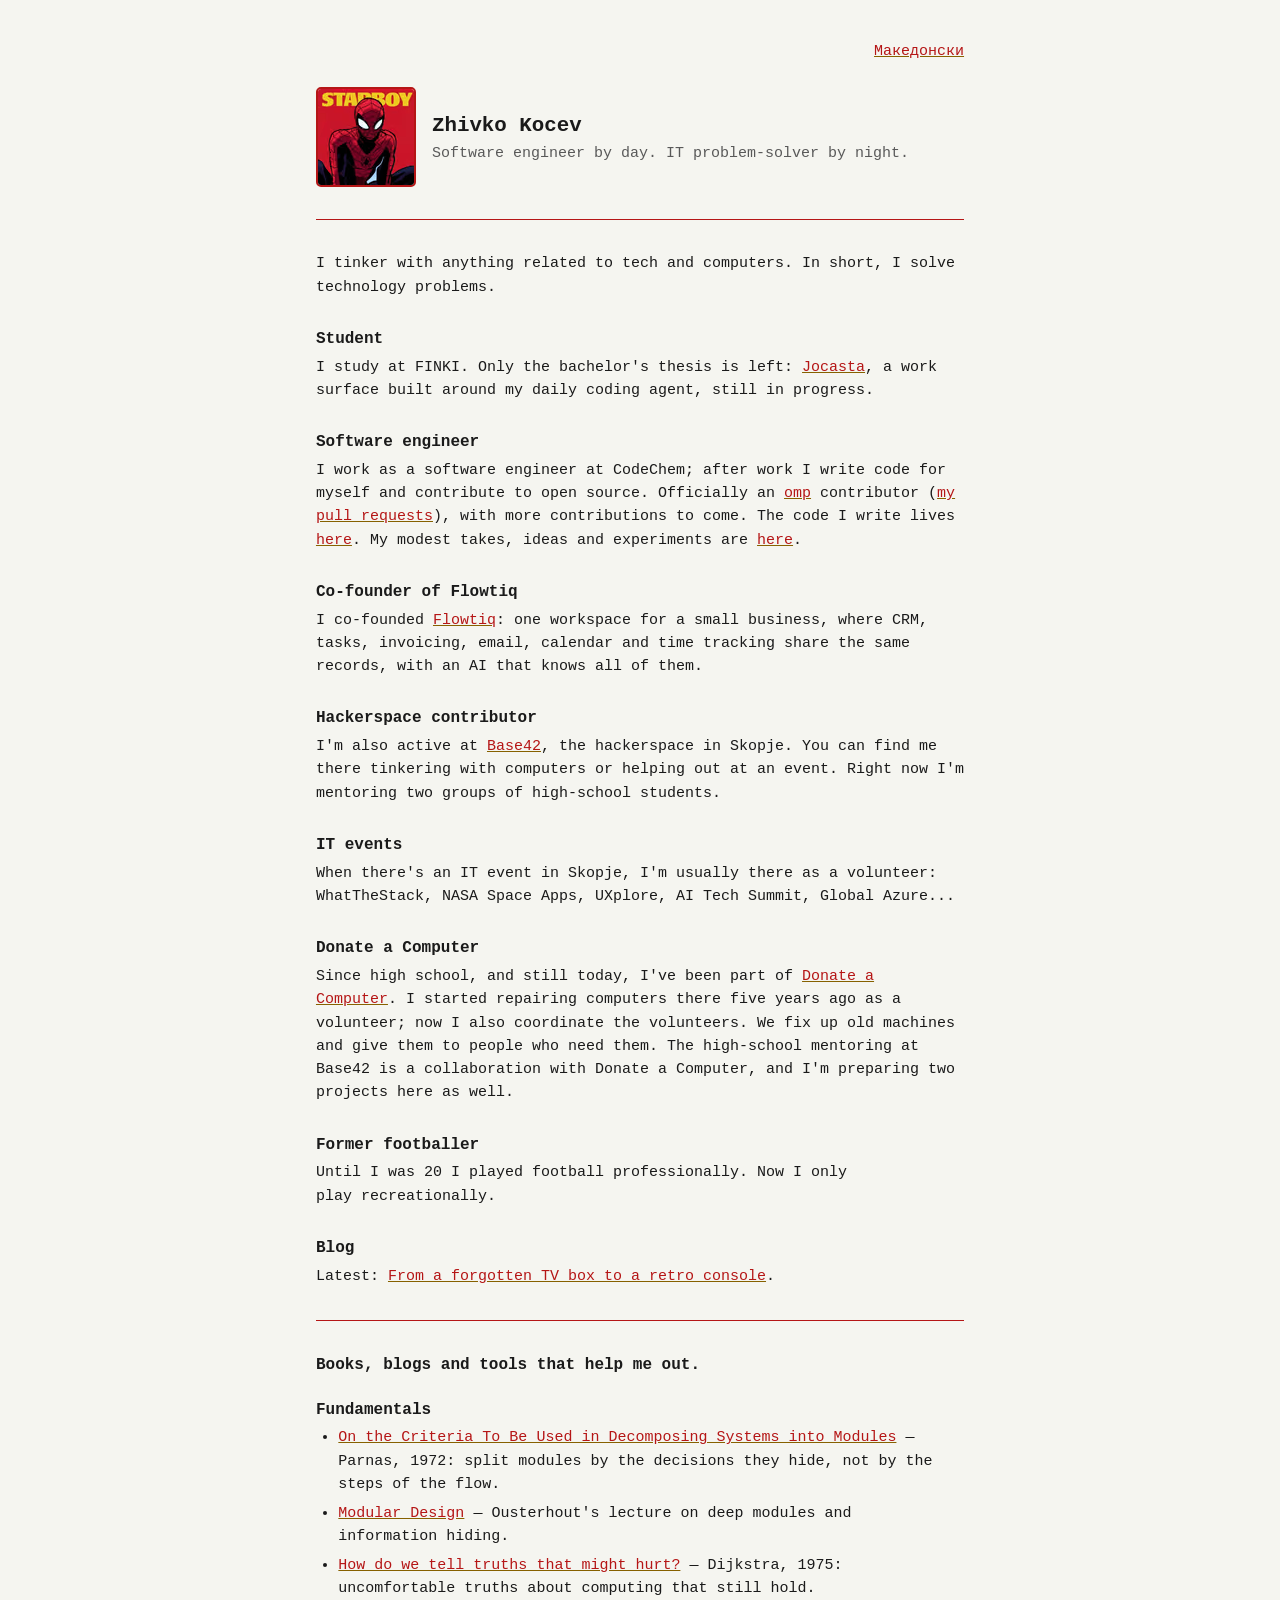
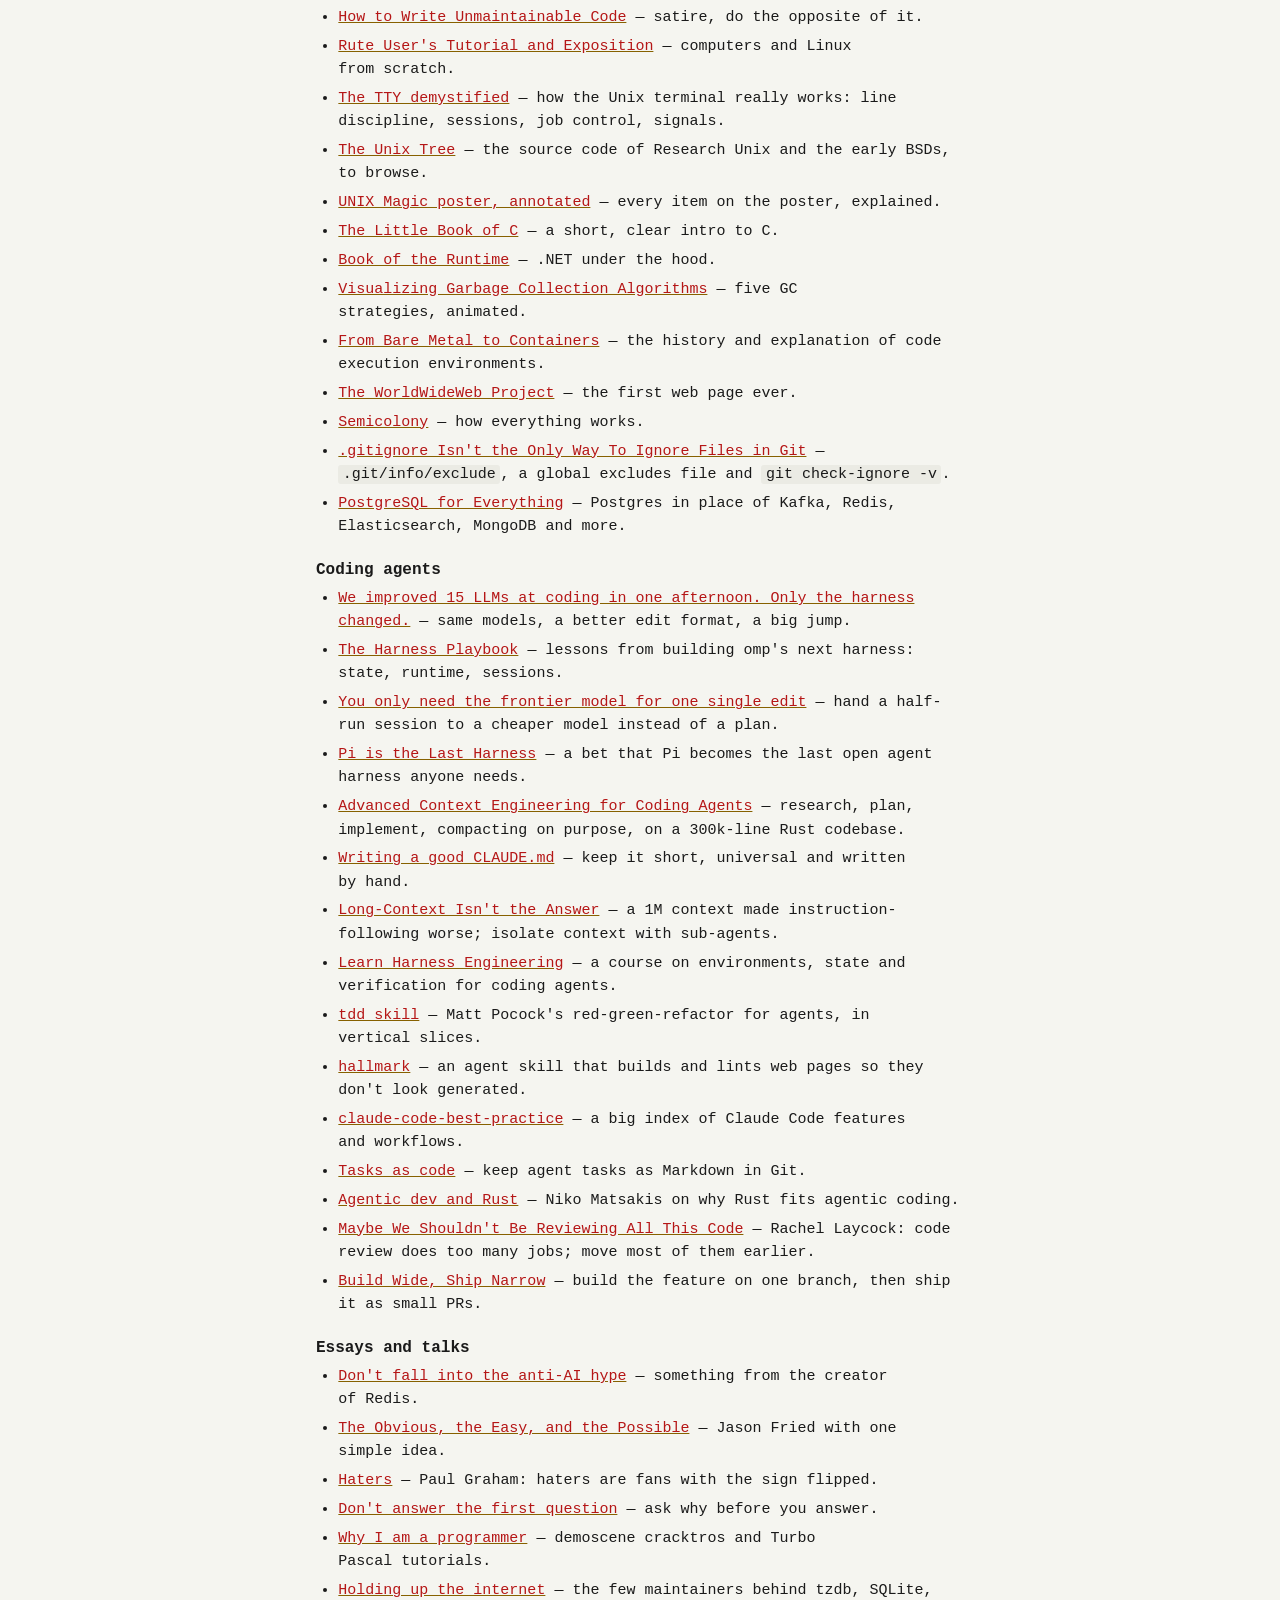
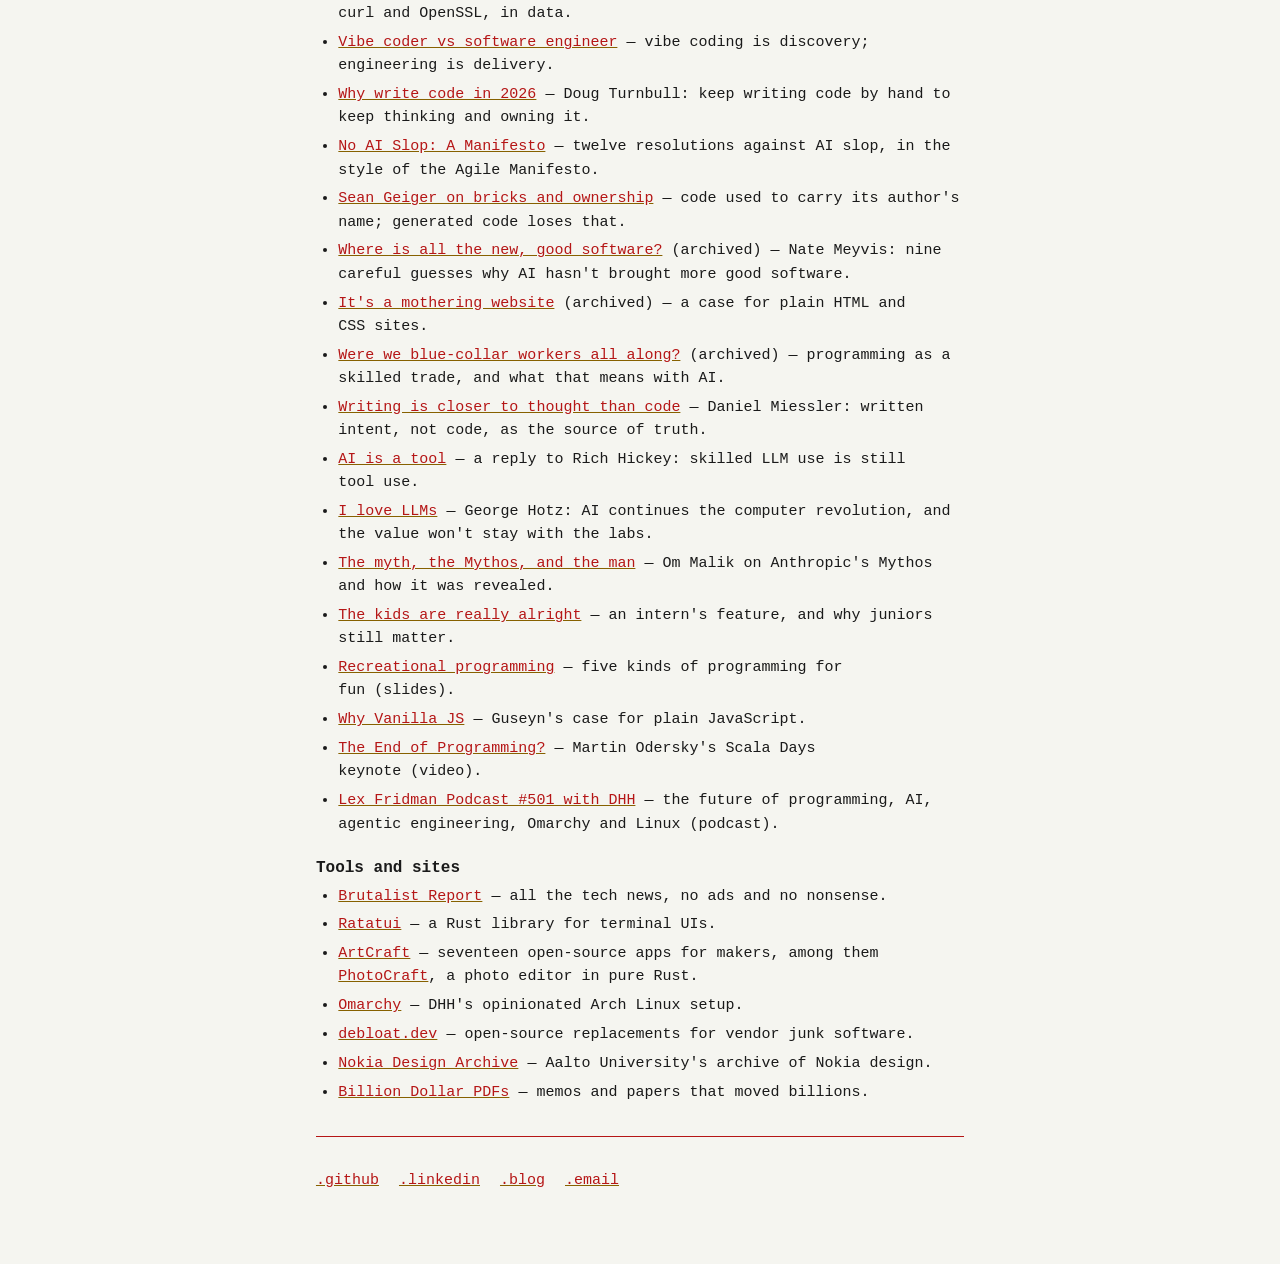
==== commit 3f3ef59d: "Make the site English-first and refresh the homepage - <html lang="en"> by default on every page; ti" ====
--- a/index.html
+++ b/index.html
@@ -1,256 +1,404 @@
-<!DOCTYPE html>
-<html lang="mk">
-<head>
-  <meta charset="utf-8">
-  <meta name="viewport" content="width=device-width, initial-scale=1">
-  <meta http-equiv="Content-Security-Policy" content="script-src 'self' 'inline-speculation-rules'; object-src 'none'; base-uri 'none'">
-
-  <title data-mk="Живко Коцев — Софтверски инженер" data-en="Zhivko Kocev — Software Engineer">Живко Коцев — Софтверски инженер | Zhivko Kocev — Software Engineer</title>
-  <script src="/script.js"></script>
-  <meta name="description" content="Личен сајт на Живко Коцев — софтверски инженер во CodeChem, студент на ФИНКИ, хакерспејс контрибутор во Base42 и волонтер во Донирај Компјутер.">
-  <meta name="author" content="Живко Коцев">
-  <meta name="robots" content="index, follow, max-image-preview:large, max-snippet:-1, max-video-preview:-1">
-  <meta name="theme-color" content="#f5f5f0" media="(prefers-color-scheme: light)">
-  <meta name="theme-color" content="#0d0d10" media="(prefers-color-scheme: dark)">
-  <meta name="color-scheme" content="light dark">
-  <meta name="format-detection" content="telephone=no">
-  <meta name="referrer" content="strict-origin-when-cross-origin">
-
-  <link rel="canonical" href="https://kocev.mk/">
-  <link rel="alternate" type="application/atom+xml" href="/blog/feed.xml" title="Блог — Живко Коцев">
-
-  <link rel="icon" type="image/jpeg" href="/spidey-96.jpg">
-  <link rel="apple-touch-icon" href="/spidey-192.jpg">
-
-  <meta property="og:type" content="profile">
-  <meta property="og:url" content="https://kocev.mk/">
-  <meta property="og:site_name" content="kocev.mk">
-  <meta property="og:title" content="Живко Коцев — Софтверски инженер">
-  <meta property="og:description" content="Личен сајт на Живко Коцев — софтверски инженер во CodeChem, студент на ФИНКИ, хакерспејс контрибутор во Base42 и волонтер во Донирај Компјутер.">
-  <meta property="og:image" content="https://kocev.mk/spidey.jpg">
-  <meta property="og:image:secure_url" content="https://kocev.mk/spidey.jpg">
-  <meta property="og:image:type" content="image/jpeg">
-  <meta property="og:image:width" content="736">
-  <meta property="og:image:height" content="736">
-  <meta property="og:image:alt" content="Живко Коцев">
-  <meta property="og:locale" content="mk_MK">
-  <meta property="og:locale:alternate" content="en_US">
-  <meta property="profile:first_name" content="Живко">
-  <meta property="profile:last_name" content="Коцев">
-  <meta property="profile:username" content="zhivko-kocev">
-
-  <meta name="twitter:card" content="summary_large_image">
-  <meta name="twitter:url" content="https://kocev.mk/">
-  <meta name="twitter:title" content="Живко Коцев — Софтверски инженер">
-  <meta name="twitter:description" content="Личен сајт на Живко Коцев — софтверски инженер во CodeChem, студент на ФИНКИ, хакерспејс контрибутор во Base42.">
-  <meta name="twitter:image" content="https://kocev.mk/spidey.jpg">
-  <meta name="twitter:image:alt" content="Живко Коцев">
-
-  <script type="application/ld+json">
-  {
-    "@context": "https://schema.org",
-    "@type": "Person",
-    "name": "Живко Коцев",
-    "alternateName": "Zhivko Kocev",
-    "givenName": "Живко",
-    "familyName": "Коцев",
-    "url": "https://kocev.mk/",
-    "image": "https://kocev.mk/spidey.jpg",
-    "jobTitle": "Software Engineer",
-    "description": "Software engineer, hackerspace contributor, IT volunteer.",
-    "knowsLanguage": ["mk", "en"],
-    "knowsAbout": [".NET", "C#", "Software engineering", "Linux", "Computer hardware", "DevOps"],
-    "worksFor": {
-      "@type": "Organization",
-      "name": "CodeChem",
-      "url": "https://codechem.com/"
-    },
-    "alumniOf": {
-      "@type": "CollegeOrUniversity",
-      "name": "FINKI — Faculty of Computer Science and Engineering",
-      "url": "https://finki.ukim.mk/"
-    },
-    "memberOf": {
-      "@type": "Organization",
-      "name": "Base42",
-      "url": "https://42.mk/"
-    },
-    "sameAs": [
-      "https://github.com/zhivko-kocev",
-      "https://www.linkedin.com/in/zhivko-kocev/"
-    ],
-    "email": "mailto:zikekocev57@gmail.com",
-    "address": {
-      "@type": "PostalAddress",
-      "addressLocality": "Skopje",
-      "addressCountry": "MK"
-    }
-  }
-  </script>
-
-  <script type="application/ld+json">
-  {
-    "@context": "https://schema.org",
-    "@type": "WebSite",
-    "name": "Живко Коцев",
-    "alternateName": "Zhivko Kocev",
-    "url": "https://kocev.mk/",
-    "inLanguage": ["mk", "en"],
-    "author": {
-      "@type": "Person",
-      "name": "Живко Коцев",
-      "url": "https://kocev.mk/"
-    }
-  }
-  </script>
-
-  <script type="speculationrules">
-  {"prefetch": [{"where": {"and": [{"href_matches": "/*"}, {"not": {"selector_matches": "[data-set-lang]"}}]}, "eagerness": "moderate"}]}
-  </script>
-
-  <link rel="stylesheet" href="/style.css">
-</head>
-<body>
-
-  <header class="site-header">
-    <p class="lang-switch">
-      <a href="?lang=en" hreflang="en" lang="en" data-set-lang="en" data-lang="mk">English</a>
-      <a href="?lang=mk" hreflang="mk" lang="mk" data-set-lang="mk" data-lang="en">Македонски</a>
-    </p>
-  </header>
-
-  <main>
-
-  <!-- ===================== МК ===================== -->
-  <section data-lang="mk" lang="mk">
-
-    <div class="header">
-      <picture>
-        <source type="image/avif" srcset="/spidey-96.avif 96w, /spidey-192.avif 192w, /spidey-288.avif 288w" sizes="96px">
-        <img class="portrait" src="/spidey-192.jpg" srcset="/spidey-96.jpg 96w, /spidey-192.jpg 192w, /spidey-288.jpg 288w" sizes="96px" alt="Живко Коцев — портрет" width="96" height="96">
-      </picture>
-      <div>
-        <h1>Живко Коцев</h1>
-        <p class="tagline">Софтверски инженер бај деј. Решавач на Ај Ти проблеми бај најт.</p>
-      </div>
-    </div>
-
-    <hr>
-
-    <p>Се чепкам во сѐ поврзано со технологија и компјутери. Накратко решавам проблеми поврзани со технологија. На пример, скршениот принтер на другар на мојот другар.</p>
-
-    <h2>Студент</h2>
-    <p>Студирам на ФИНКИ, толку.</p>
-
-    <h2>Софтверски инженер</h2>
-    <p>Работам како софтверски инженер во CodeChem, по работа куцам и по нешто за мене. Кодот што го куцам е <a href="https://github.com/zhivko-kocev">тука<span class="visually-hidden"> (GitHub)</span></a>.
-      Моите скромни ставови, идеи и експерименти се <a href="/blog/">тука<span class="visually-hidden"> (блог)</span></a>.</p>
-
-    <h2>Хакерспејс контрибутор</h2>
-    <p>Активен сум и во <a href="https://42.mk/">Base42</a>, хакерспејсот во Скопје. Таму може да ме најдете како чачкам нешто со компјутери или помагам на некој настан.</p>
-
-    <h2>Ај Ти настани</h2>
-    <p>Кога има Ај Ти настан во Скопје, обично сум таму како волонтер: WhatTheStack, NASA Space Apps, UXplore, AI Tech Summit, Global Azure...</p>
-
-    <h2>Донирај Компјутер</h2>
-    <p>Уште од средно, и сè уште, сум во Донирај Компјутер. Почнав да поправам компјутери таму пред пет години како волонтер, сега сум и координатор на волонтерите. Поправаме стари машини, ги даваме на луѓе на кои им требаат.</p>
-
-    <h2>Бивш фудбалер</h2>
-    <p>До 20-тата година играв фудбал професионално. Сега играм само рекреативно.</p>
-
-    <h2>Блог</h2>
-    <p>Најново: <a href="/blog/tv-box-to-retro-console/">Од заборавен ТВ бокс до ретро конзола</a>.</p>
-
-    <hr>
-
-    <h2>Книги, блогови и алатки кои ми помагаат мене.</h2>
-    <ul>
-      <li><a href="https://brutalist.report/topic/tech">Brutalist Report</a> — сите технолошки вести, без реклами и без глупости.</li>
-      <li><a href="https://rlworkman.net/howtos/rute/">Rute User's Tutorial and Exposition</a> — компјутер и Линукс од нула.</li>
-      <li><a href="https://info.cern.ch/hypertext/WWW/TheProject.html">The WorldWideWeb Project</a> — првата веб-страница некогаш.</li>
-      <li><a href="https://github.com/dotnet/runtime/tree/main/docs/design/coreclr/botr">Book of the Runtime</a> — .NET под хаубата.</li>
-      <li><a href="https://www.doc.ic.ac.uk/%7Esusan/475/unmain.html">How to Write Unmaintainable Code</a> — сатира, практикувај контра од неа.</li>
-      <li><a href="https://little-book-of.github.io/c/books/en-US/book.html">The Little Book of C</a> — кратко и јасно запознавање со C.</li>
-      <li><a href="https://semicolony.dev/how-it-works/">Semicolony</a> — како функционира сѐ.</li>
-      <li><a href="https://datascale-ai.github.io/data_engineering_book/en/">The Data Engineering Book</a> — бесплатна книга за дата инженерство.</li>
-      <li><a href="https://buildsoftwaresystems.com/post/guide-to-execution-environments/">From Bare Metal to Containers</a> — историја и објаснување на околините за извршување на кодот.</li>
-      <li><a href="https://antirez.com/news/158">Don't fall into the anti-AI hype</a> — нешто од творецот на Redis.</li>
-      <li><a href="https://gibbok.github.io/typescript-book/book/the-concise-typescript-book/">The Concise TypeScript Book</a> — TypeScript објаснет накратко.</li>
-      <li><a href="https://world.hey.com/jason/the-obvious-the-easy-and-the-possible-2e11a3fb">The Obvious, the Easy, and the Possible</a> — Џејсон Фрид со една проста идеја.</li>
-    </ul>
-
-  </section>
-
-  <!-- ===================== EN ===================== -->
-  <section data-lang="en" lang="en">
-
-    <div class="header">
-      <picture>
-        <source type="image/avif" srcset="/spidey-96.avif 96w, /spidey-192.avif 192w, /spidey-288.avif 288w" sizes="96px">
-        <img class="portrait" src="/spidey-192.jpg" srcset="/spidey-96.jpg 96w, /spidey-192.jpg 192w, /spidey-288.jpg 288w" sizes="96px" alt="Zhivko Kocev — portrait" width="96" height="96">
-      </picture>
-      <div>
-        <h1>Zhivko Kocev</h1>
-        <p class="tagline">Software engineer by day. IT problem-solver by night.</p>
-      </div>
-    </div>
-
-    <hr>
-
-    <p>I tinker with anything related to tech and computers. In short, I solve technology problems. For example, my friend's friend's broken printer.</p>
-
-    <h2>Student</h2>
-    <p>I study at FINKI. That's it.</p>
-
-    <h2>Software engineer</h2>
-    <p>I work as a software engineer at CodeChem; after hours I write a bit of code for myself too. The code I write lives <a href="https://github.com/zhivko-kocev">here<span class="visually-hidden"> (GitHub)</span></a>. My modest takes, ideas and experiments are <a href="/blog/">here<span class="visually-hidden"> (blog)</span></a>.</p>
-
-    <h2>Hackerspace contributor</h2>
-    <p>I'm also active at <a href="https://42.mk/">Base42</a>, the hackerspace in Skopje. You can find me there tinkering with computers or helping out at an event.</p>
-
-    <h2>IT events</h2>
-    <p>When there's an IT event in Skopje, I'm usually there as a volunteer: WhatTheStack, NASA Space Apps, UXplore, AI Tech Summit, Global Azure...</p>
-
-    <h2>Donate a Computer</h2>
-    <p>Since high school, and still today, I've been part of Donate a Computer. I started repairing computers there five years ago as a volunteer; now I also coordinate the volunteers. We fix up old machines and give them to people who need them.</p>
-
-    <h2>Former footballer</h2>
-    <p>Until I was 20 I played football professionally. Now I only play recreationally.</p>
-
-    <h2>Blog</h2>
-    <p>Latest: <a href="/blog/tv-box-to-retro-console/">From a forgotten TV box to a retro console</a>.</p>
-
-    <hr>
-
-    <h2>Books, blogs and tools that help me out.</h2>
-    <ul>
-      <li><a href="https://brutalist.report/topic/tech">Brutalist Report</a> — all the tech news, no ads and no nonsense.</li>
-      <li><a href="https://rlworkman.net/howtos/rute/">Rute User's Tutorial and Exposition</a> — computers and Linux from scratch.</li>
-      <li><a href="https://info.cern.ch/hypertext/WWW/TheProject.html">The WorldWideWeb Project</a> — the first web page ever.</li>
-      <li><a href="https://github.com/dotnet/runtime/tree/main/docs/design/coreclr/botr">Book of the Runtime</a> — .NET under the hood.</li>
-      <li><a href="https://www.doc.ic.ac.uk/%7Esusan/475/unmain.html">How to Write Unmaintainable Code</a> — satire, do the opposite of it.</li>
-      <li><a href="https://little-book-of.github.io/c/books/en-US/book.html">The Little Book of C</a> — a short, clear intro to C.</li>
-      <li><a href="https://semicolony.dev/how-it-works/">Semicolony</a> — how everything works.</li>
-      <li><a href="https://datascale-ai.github.io/data_engineering_book/en/">The Data Engineering Book</a> — a free book on data engineering.</li>
-      <li><a href="https://buildsoftwaresystems.com/post/guide-to-execution-environments/">From Bare Metal to Containers</a> — the history and explanation of code execution environments.</li>
-      <li><a href="https://antirez.com/news/158">Don't fall into the anti-AI hype</a> — something from the creator of Redis.</li>
-      <li><a href="https://gibbok.github.io/typescript-book/book/the-concise-typescript-book/">The Concise TypeScript Book</a> — TypeScript explained, briefly.</li>
-      <li><a href="https://world.hey.com/jason/the-obvious-the-easy-and-the-possible-2e11a3fb">The Obvious, the Easy, and the Possible</a> — Jason Fried with one simple idea.</li>
-    </ul>
-
-  </section>
-
-  </main>
-
-  <footer>
-    <hr>
-    <ul class="row" role="list">
-      <li><a rel="me" href="https://github.com/zhivko-kocev">.github</a></li>
-      <li><a rel="me" href="https://www.linkedin.com/in/zhivko-kocev/">.linkedin</a></li>
-      <li><a href="/blog/">.blog</a></li>
-      <li><a rel="me author" href="mailto:zikekocev57@gmail.com">.email</a></li>
-    </ul>
-  </footer>
-
-</body>
-</html>
+<!DOCTYPE html>
+<html lang="en">
+<head>
+  <meta charset="utf-8">
+  <meta name="viewport" content="width=device-width, initial-scale=1">
+  <meta http-equiv="Content-Security-Policy" content="script-src 'self' 'inline-speculation-rules'; object-src 'none'; base-uri 'none'">
+
+  <title data-en="Zhivko Kocev — Software Engineer" data-mk="Живко Коцев — Софтверски инженер">Zhivko Kocev — Software Engineer</title>
+  <script src="/script.js"></script>
+  <meta name="description" content="Zhivko Kocev: software engineer at CodeChem in Skopje, co-founder of Flowtiq, omp contributor, FINKI student, Base42 hackerspace contributor and Donate a Computer volunteer.">
+  <meta name="author" content="Zhivko Kocev">
+  <meta name="robots" content="index, follow, max-image-preview:large, max-snippet:-1, max-video-preview:-1">
+  <meta name="theme-color" content="#f5f5f0" media="(prefers-color-scheme: light)">
+  <meta name="theme-color" content="#0d0d10" media="(prefers-color-scheme: dark)">
+  <meta name="color-scheme" content="light dark">
+  <meta name="format-detection" content="telephone=no">
+  <meta name="referrer" content="strict-origin-when-cross-origin">
+
+  <link rel="canonical" href="https://kocev.mk/">
+  <link rel="alternate" type="application/atom+xml" href="/blog/feed.xml" title="Blog — Zhivko Kocev">
+
+  <link rel="icon" type="image/jpeg" href="/spidey-96.jpg">
+  <link rel="apple-touch-icon" href="/spidey-192.jpg">
+
+  <meta property="og:type" content="profile">
+  <meta property="og:url" content="https://kocev.mk/">
+  <meta property="og:site_name" content="kocev.mk">
+  <meta property="og:title" content="Zhivko Kocev — Software Engineer">
+  <meta property="og:description" content="Software engineer at CodeChem, co-founder of Flowtiq, omp contributor, FINKI student, Base42 hackerspace contributor and Donate a Computer volunteer.">
+  <meta property="og:image" content="https://kocev.mk/spidey.jpg">
+  <meta property="og:image:secure_url" content="https://kocev.mk/spidey.jpg">
+  <meta property="og:image:type" content="image/jpeg">
+  <meta property="og:image:width" content="736">
+  <meta property="og:image:height" content="736">
+  <meta property="og:image:alt" content="Zhivko Kocev">
+  <meta property="og:locale" content="en_US">
+  <meta property="og:locale:alternate" content="mk_MK">
+  <meta property="profile:first_name" content="Zhivko">
+  <meta property="profile:last_name" content="Kocev">
+  <meta property="profile:username" content="zhivko-kocev">
+
+  <meta name="twitter:card" content="summary_large_image">
+  <meta name="twitter:url" content="https://kocev.mk/">
+  <meta name="twitter:title" content="Zhivko Kocev — Software Engineer">
+  <meta name="twitter:description" content="Software engineer at CodeChem, co-founder of Flowtiq, omp contributor, Base42 hackerspace contributor.">
+  <meta name="twitter:image" content="https://kocev.mk/spidey.jpg">
+  <meta name="twitter:image:alt" content="Zhivko Kocev">
+
+  <script type="application/ld+json">
+  {
+    "@context": "https://schema.org",
+    "@type": "Person",
+    "name": "Zhivko Kocev",
+    "alternateName": "Живко Коцев",
+    "givenName": "Zhivko",
+    "familyName": "Kocev",
+    "url": "https://kocev.mk/",
+    "image": "https://kocev.mk/spidey.jpg",
+    "jobTitle": "Software Engineer",
+    "description": "Software engineer at CodeChem, co-founder of Flowtiq, omp contributor, hackerspace contributor at Base42 and volunteer coordinator at Donate a Computer.",
+    "knowsLanguage": ["en", "mk"],
+    "knowsAbout": [".NET", "C#", "TypeScript", "Software engineering", "Coding agents", "Linux", "Computer hardware", "DevOps"],
+    "worksFor": [
+      {
+        "@type": "Organization",
+        "name": "CodeChem",
+        "url": "https://codechem.com/"
+      },
+      {
+        "@type": "Organization",
+        "name": "Flowtiq",
+        "url": "https://flowtiq.ai/"
+      }
+    ],
+    "alumniOf": {
+      "@type": "CollegeOrUniversity",
+      "name": "FINKI — Faculty of Computer Science and Engineering",
+      "url": "https://finki.ukim.mk/"
+    },
+    "memberOf": [
+      {
+        "@type": "Organization",
+        "name": "Base42",
+        "url": "https://42.mk/"
+      },
+      {
+        "@type": "Organization",
+        "name": "Donate a Computer",
+        "alternateName": "Донирај Компјутер",
+        "url": "https://donirajkompjuter.mk/"
+      }
+    ],
+    "sameAs": [
+      "https://github.com/zhivko-kocev",
+      "https://www.linkedin.com/in/zhivko-kocev/"
+    ],
+    "email": "mailto:zikekocev57@gmail.com",
+    "address": {
+      "@type": "PostalAddress",
+      "addressLocality": "Skopje",
+      "addressCountry": "MK"
+    }
+  }
+  </script>
+
+  <script type="application/ld+json">
+  {
+    "@context": "https://schema.org",
+    "@type": "WebSite",
+    "name": "Zhivko Kocev",
+    "alternateName": "Живко Коцев",
+    "url": "https://kocev.mk/",
+    "inLanguage": ["en", "mk"],
+    "author": {
+      "@type": "Person",
+      "name": "Zhivko Kocev",
+      "url": "https://kocev.mk/"
+    }
+  }
+  </script>
+
+  <script type="speculationrules">
+  {"prefetch": [{"where": {"and": [{"href_matches": "/*"}, {"not": {"selector_matches": "[data-set-lang]"}}]}, "eagerness": "moderate"}]}
+  </script>
+
+  <link rel="stylesheet" href="/style.css">
+</head>
+<body>
+
+  <header class="site-header">
+    <p class="lang-switch">
+      <a href="?lang=mk" hreflang="mk" lang="mk" data-set-lang="mk" data-lang="en">Македонски</a>
+      <a href="?lang=en" hreflang="en" lang="en" data-set-lang="en" data-lang="mk">English</a>
+    </p>
+  </header>
+
+  <main>
+
+  <!-- ===================== EN ===================== -->
+  <section data-lang="en" lang="en">
+
+    <div class="header">
+      <picture>
+        <source type="image/avif" srcset="/spidey-96.avif 96w, /spidey-192.avif 192w, /spidey-288.avif 288w" sizes="96px">
+        <img class="portrait" src="/spidey-192.jpg" srcset="/spidey-96.jpg 96w, /spidey-192.jpg 192w, /spidey-288.jpg 288w" sizes="96px" alt="Zhivko Kocev — portrait" width="96" height="96">
+      </picture>
+      <div>
+        <h1>Zhivko Kocev</h1>
+        <p class="tagline">Software engineer by day. IT problem-solver by night.</p>
+      </div>
+    </div>
+
+    <hr>
+
+    <p>I tinker with anything related to tech and computers. In short, I solve technology problems.</p>
+
+    <h2>Student</h2>
+    <p>I study at FINKI. Only the bachelor's thesis is left: <a href="https://github.com/zhivko-kocev/jocasta">Jocasta</a>, a work surface built around my daily coding agent, still in progress.</p>
+
+    <h2>Software engineer</h2>
+    <p>I work as a software engineer at CodeChem; after work I write code for myself and contribute to open source. Officially an <a href="https://omp.sh/">omp</a> contributor (<a href="https://github.com/can1357/oh-my-pi/pulls?q=is%3Apr+author%3Azhivko-kocev">my pull requests</a>), with more contributions to come.
+      The code I write lives <a href="https://github.com/zhivko-kocev">here<span class="visually-hidden"> (GitHub)</span></a>. My modest takes, ideas and experiments are <a href="/blog/">here<span class="visually-hidden"> (blog)</span></a>.</p>
+
+    <h2>Co-founder of Flowtiq</h2>
+    <p>I co-founded <a href="https://flowtiq.ai/">Flowtiq</a>: one workspace for a small business, where CRM, tasks, invoicing, email, calendar and time tracking share the same records, with an AI that knows all of them.</p>
+
+    <h2>Hackerspace contributor</h2>
+    <p>I'm also active at <a href="https://42.mk/">Base42</a>, the hackerspace in Skopje. You can find me there tinkering with computers or helping out at an event. Right now I'm mentoring two groups of high-school students.</p>
+
+    <h2>IT events</h2>
+    <p>When there's an IT event in Skopje, I'm usually there as a volunteer: WhatTheStack, NASA Space Apps, UXplore, AI Tech Summit, Global Azure...</p>
+
+    <h2>Donate a Computer</h2>
+    <p>Since high school, and still today, I've been part of <a href="https://donirajkompjuter.mk/">Donate a Computer</a>. I started repairing computers there five years ago as a volunteer; now I also coordinate the volunteers. We fix up old machines and give them to people who need them.
+      The high-school mentoring at Base42 is a collaboration with Donate a Computer, and I'm preparing two projects here as well.</p>
+
+    <h2>Former footballer</h2>
+    <p>Until I was 20 I played football professionally. Now I only play recreationally.</p>
+
+    <h2>Blog</h2>
+    <p>Latest: <a href="/blog/tv-box-to-retro-console/">From a forgotten TV box to a retro console</a>.</p>
+
+    <hr>
+
+    <h2>Books, blogs and tools that help me out.</h2>
+
+    <h3>Fundamentals</h3>
+    <ul>
+      <li><a href="https://wstomv.win.tue.nl/edu/2ip30/references/criteria_for_modularization.pdf">On the Criteria To Be Used in Decomposing Systems into Modules</a> — Parnas, 1972: split modules by the decisions they hide, not by the steps of the flow.</li>
+      <li><a href="https://web.stanford.edu/~ouster/cgi-bin/cs190-spring16/lecture.php?topic=modularDesign">Modular Design</a> — Ousterhout's lecture on deep modules and information hiding.</li>
+      <li><a href="https://www.cs.virginia.edu/~evans/cs655/readings/ewd498.html">How do we tell truths that might hurt?</a> — Dijkstra, 1975: uncomfortable truths about computing that still hold.</li>
+      <li><a href="https://www.doc.ic.ac.uk/%7Esusan/475/unmain.html">How to Write Unmaintainable Code</a> — satire, do the opposite of it.</li>
+      <li><a href="https://rlworkman.net/howtos/rute/">Rute User's Tutorial and Exposition</a> — computers and Linux from scratch.</li>
+      <li><a href="https://www.linusakesson.net/programming/tty/index.php">The TTY demystified</a> — how the Unix terminal really works: line discipline, sessions, job control, signals.</li>
+      <li><a href="https://www.tuhs.org/cgi-bin/utree.pl">The Unix Tree</a> — the source code of Research Unix and the early BSDs, to browse.</li>
+      <li><a href="https://unixmagic.net/">UNIX Magic poster, annotated</a> — every item on the poster, explained.</li>
+      <li><a href="https://little-book-of.github.io/c/books/en-US/book.html">The Little Book of C</a> — a short, clear intro to C.</li>
+      <li><a href="https://github.com/dotnet/runtime/tree/main/docs/design/coreclr/botr">Book of the Runtime</a> — .NET under the hood.</li>
+      <li><a href="https://spin.atomicobject.com/visualizing-garbage-collection-algorithms/">Visualizing Garbage Collection Algorithms</a> — five GC strategies, animated.</li>
+      <li><a href="https://buildsoftwaresystems.com/post/guide-to-execution-environments/">From Bare Metal to Containers</a> — the history and explanation of code execution environments.</li>
+      <li><a href="https://info.cern.ch/hypertext/WWW/TheProject.html">The WorldWideWeb Project</a> — the first web page ever.</li>
+      <li><a href="https://semicolony.dev/how-it-works/">Semicolony</a> — how everything works.</li>
+      <li><a href="https://nelson.cloud/.gitignore-isnt-the-only-way-to-ignore-files-in-git/">.gitignore Isn't the Only Way To Ignore Files in Git</a> — <code>.git/info/exclude</code>, a global excludes file and <code>git check-ignore -v</code>.</li>
+      <li><a href="https://www.raphaelbauer.com/posts/postgresql-everything/">PostgreSQL for Everything</a> — Postgres in place of Kafka, Redis, Elasticsearch, MongoDB and more.</li>
+    </ul>
+
+    <h3>Coding agents</h3>
+    <ul>
+      <li><a href="https://stencil.so/blog/the-harness-problem">We improved 15 LLMs at coding in one afternoon. Only the harness changed.</a> — same models, a better edit format, a big jump.</li>
+      <li><a href="https://stencil.so/blog/harness-playbook">The Harness Playbook</a> — lessons from building omp's next harness: state, runtime, sessions.</li>
+      <li><a href="https://stencil.so/blog/prewalk">You only need the frontier model for one single edit</a> — hand a half-run session to a cheaper model instead of a plan.</li>
+      <li><a href="https://destiner.io/blog/post/pi-is-the-last-harness/">Pi is the Last Harness</a> — a bet that Pi becomes the last open agent harness anyone needs.</li>
+      <li><a href="https://www.humanlayer.dev/blog/advanced-context-engineering">Advanced Context Engineering for Coding Agents</a> — research, plan, implement, compacting on purpose, on a 300k-line Rust codebase.</li>
+      <li><a href="https://www.humanlayer.dev/blog/writing-a-good-claude-md">Writing a good CLAUDE.md</a> — keep it short, universal and written by hand.</li>
+      <li><a href="https://www.humanlayer.dev/blog/long-context-isnt-the-answer">Long-Context Isn't the Answer</a> — a 1M context made instruction-following worse; isolate context with sub-agents.</li>
+      <li><a href="https://walkinglabs.github.io/learn-harness-engineering/en/">Learn Harness Engineering</a> — a course on environments, state and verification for coding agents.</li>
+      <li><a href="https://github.com/mattpocock/skills/blob/main/skills/engineering/tdd/SKILL.md">tdd skill</a> — Matt Pocock's red-green-refactor for agents, in vertical slices.</li>
+      <li><a href="https://github.com/nutlope/hallmark">hallmark</a> — an agent skill that builds and lints web pages so they don't look generated.</li>
+      <li><a href="https://github.com/shanraisshan/claude-code-best-practice">claude-code-best-practice</a> — a big index of Claude Code features and workflows.</li>
+      <li><a href="https://typemill.net/knowledge-hub/tasks-as-code">Tasks as code</a> — keep agent tasks as Markdown in Git.</li>
+      <li><a href="https://smallcultfollowing.com/babysteps/blog/2026/10/14/agentic-dev-and-rust/">Agentic dev and Rust</a> — Niko Matsakis on why Rust fits agentic coding.</li>
+      <li><a href="https://martinfowler.com/rachels-ramblings/code-review.html">Maybe We Shouldn't Be Reviewing All This Code</a> — Rachel Laycock: code review does too many jobs; move most of them earlier.</li>
+      <li><a href="https://adapt.com/blog/build-wide-ship-narrow">Build Wide, Ship Narrow</a> — build the feature on one branch, then ship it as small PRs.</li>
+    </ul>
+
+    <h3>Essays and talks</h3>
+    <ul>
+      <li><a href="https://antirez.com/news/158">Don't fall into the anti-AI hype</a> — something from the creator of Redis.</li>
+      <li><a href="https://world.hey.com/jason/the-obvious-the-easy-and-the-possible-2e11a3fb">The Obvious, the Easy, and the Possible</a> — Jason Fried with one simple idea.</li>
+      <li><a href="https://www.paulgraham.com/fh.html">Haters</a> — Paul Graham: haters are fans with the sign flipped.</li>
+      <li><a href="https://lalitm.com/post/dont-answer-the-first-question/">Don't answer the first question</a> — ask why before you answer.</li>
+      <li><a href="https://www.alfie.wtf/programming/why-i-am-a-programmer.html">Why I am a programmer</a> — demoscene cracktros and Turbo Pascal tutorials.</li>
+      <li><a href="https://sheets.works/data-viz/holding-up-the-internet">Holding up the internet</a> — the few maintainers behind tzdb, SQLite, curl and OpenSSL, in data.</li>
+      <li><a href="https://yusufaytas.com/vibe-coder-vs-software-engineer">Vibe coder vs software engineer</a> — vibe coding is discovery; engineering is delivery.</li>
+      <li><a href="https://softwaredoug.com/blog/2026/07/09/write-code.html">Why write code in 2026</a> — Doug Turnbull: keep writing code by hand to keep thinking and owning it.</li>
+      <li><a href="https://www.slopmanifesto.com/">No AI Slop: A Manifesto</a> — twelve resolutions against AI slop, in the style of the Agile Manifesto.</li>
+      <li><a href="https://x.com/sean_geiger/status/2089487682305216534">Sean Geiger on bricks and ownership</a> — code used to carry its author's name; generated code loses that.</li>
+      <li><a href="https://web.archive.org/web/20261014024149/https://www.natemeyvis.com/where-is-all-the-new-good-software/">Where is all the new, good software?</a> (archived) — Nate Meyvis: nine careful guesses why AI hasn't brought more good software.</li>
+      <li><a href="https://web.archive.org/web/20261005054050/https://rnotte.art/its-a-mothering-website/">It's a mothering website</a> (archived) — a case for plain HTML and CSS sites.</li>
+      <li><a href="https://web.archive.org/web/20261030173603/https://ptrbrynt.com/posts/were-we-blue-collar-workers-all-along">Were we blue-collar workers all along?</a> (archived) — programming as a skilled trade, and what that means with AI.</li>
+      <li><a href="https://danielmiessler.com/blog/writing-is-closer-to-thought-than-code">Writing is closer to thought than code</a> — Daniel Miessler: written intent, not code, as the source of truth.</li>
+      <li><a href="https://yyhh.org/blog/2026/10/ai-is-a-tool/">AI is a tool</a> — a reply to Rich Hickey: skilled LLM use is still tool use.</li>
+      <li><a href="https://geohot.github.io/blog/jekyll/update/2026/07/12/i-love-llms.html">I love LLMs</a> — George Hotz: AI continues the computer revolution, and the value won't stay with the labs.</li>
+      <li><a href="https://om.co/2026/06/07/the-myth-the-mythos-and-the-man/">The myth, the Mythos, and the man</a> — Om Malik on Anthropic's Mythos and how it was revealed.</li>
+      <li><a href="https://franciscotrindade.me/blog/the-kids-are-really-alright/">The kids are really alright</a> — an intern's feature, and why juniors still matter.</li>
+      <li><a href="https://www.cphiri.dev/presentations/recreational-programming">Recreational programming</a> — five kinds of programming for fun (slides).</li>
+      <li><a href="https://guseyn.com/html/posts/why-vanilla-js.html">Why Vanilla JS</a> — Guseyn's case for plain JavaScript.</li>
+      <li><a href="https://www.youtube.com/watch?v=jlJyuJhDnlc">The End of Programming?</a> — Martin Odersky's Scala Days keynote (video).</li>
+      <li><a href="https://lexfridman.com/dhh-2/">Lex Fridman Podcast #501 with DHH</a> — the future of programming, AI, agentic engineering, Omarchy and Linux (podcast).</li>
+    </ul>
+
+    <h3>Tools and sites</h3>
+    <ul>
+      <li><a href="https://brutalist.report/topic/tech">Brutalist Report</a> — all the tech news, no ads and no nonsense.</li>
+      <li><a href="https://ratatui.rs/">Ratatui</a> — a Rust library for terminal UIs.</li>
+      <li><a href="https://getartcraft.com/">ArtCraft</a> — seventeen open-source apps for makers, among them <a href="https://github.com/storytold/photocraft">PhotoCraft</a>, a photo editor in pure Rust.</li>
+      <li><a href="https://github.com/omacom/omarchy">Omarchy</a> — DHH's opinionated Arch Linux setup.</li>
+      <li><a href="https://debloat.dev/">debloat.dev</a> — open-source replacements for vendor junk software.</li>
+      <li><a href="https://nokiadesignarchive.aalto.fi/index.html">Nokia Design Archive</a> — Aalto University's archive of Nokia design.</li>
+      <li><a href="https://billiondollarpdf.com/">Billion Dollar PDFs</a> — memos and papers that moved billions.</li>
+    </ul>
+
+  </section>
+
+  <!-- ===================== МК ===================== -->
+  <section data-lang="mk" lang="mk">
+
+    <div class="header">
+      <picture>
+        <source type="image/avif" srcset="/spidey-96.avif 96w, /spidey-192.avif 192w, /spidey-288.avif 288w" sizes="96px">
+        <img class="portrait" src="/spidey-192.jpg" srcset="/spidey-96.jpg 96w, /spidey-192.jpg 192w, /spidey-288.jpg 288w" sizes="96px" alt="Живко Коцев — портрет" width="96" height="96">
+      </picture>
+      <div>
+        <h1>Живко Коцев</h1>
+        <p class="tagline">Софтверски инженер бај деј. Решавач на Ај Ти проблеми бај најт.</p>
+      </div>
+    </div>
+
+    <hr>
+
+    <p>Се чепкам во сѐ поврзано со технологија и компјутери. Накратко, решавам проблеми поврзани со технологија.</p>
+
+    <h2>Студент</h2>
+    <p>Студирам на ФИНКИ. Ми остана само дипломската: <a href="https://github.com/zhivko-kocev/jocasta">Jocasta</a>, работна околина изградена околу мојот секојдневен агент за кодирање, сѐ уште во изработка.</p>
+
+    <h2>Софтверски инженер</h2>
+    <p>Работам како софтверски инженер во CodeChem, а по работа куцам код за мене и придонесувам во open source. Официјално сум контрибутор во <a href="https://omp.sh/">omp</a> (<a href="https://github.com/can1357/oh-my-pi/pulls?q=is%3Apr+author%3Azhivko-kocev">моите pull requests</a>), а ќе има уште.
+      Кодот што го куцам е <a href="https://github.com/zhivko-kocev">тука<span class="visually-hidden"> (GitHub)</span></a>. Моите скромни ставови, идеи и експерименти се <a href="/blog/">тука<span class="visually-hidden"> (блог)</span></a>.</p>
+
+    <h2>Ко-основач на Flowtiq</h2>
+    <p>Ко-основач сум на <a href="https://flowtiq.ai/">Flowtiq</a>: еден работен простор за мал бизнис, каде CRM, задачи, фактури, е-пошта, календар и следење на времето ги делат истите записи, со AI што ги знае сите.</p>
+
+    <h2>Хакерспејс контрибутор</h2>
+    <p>Активен сум и во <a href="https://42.mk/">Base42</a>, хакерспејсот во Скопје. Таму може да ме најдете како чачкам нешто со компјутери или помагам на некој настан. Моментално менторирам две групи средношколци.</p>
+
+    <h2>Ај Ти настани</h2>
+    <p>Кога има Ај Ти настан во Скопје, обично сум таму како волонтер: WhatTheStack, NASA Space Apps, UXplore, AI Tech Summit, Global Azure...</p>
+
+    <h2>Донирај Компјутер</h2>
+    <p>Уште од средно, и сѐ уште, сум во <a href="https://donirajkompjuter.mk/">Донирај Компјутер</a>. Почнав да поправам компјутери таму пред пет години како волонтер, сега сум и координатор на волонтерите. Поправаме стари машини, ги даваме на луѓе на кои им требаат.
+      Менторството на средношколците во Base42 е соработка со Донирај Компјутер, а тука подготвувам и два проекта.</p>
+
+    <h2>Бивш фудбалер</h2>
+    <p>До 20-тата година играв фудбал професионално. Сега играм само рекреативно.</p>
+
+    <h2>Блог</h2>
+    <p>Најново: <a href="/blog/tv-box-to-retro-console/">Од заборавен ТВ бокс до ретро конзола</a>.</p>
+
+    <hr>
+
+    <h2>Книги, блогови и алатки кои ми помагаат мене.</h2>
+
+    <h3>Основи</h3>
+    <ul>
+      <li><a href="https://wstomv.win.tue.nl/edu/2ip30/references/criteria_for_modularization.pdf" lang="en">On the Criteria To Be Used in Decomposing Systems into Modules</a> — Парнас, 1972: модулите се делат според одлуките што ги кријат, а не според чекорите.</li>
+      <li><a href="https://web.stanford.edu/~ouster/cgi-bin/cs190-spring16/lecture.php?topic=modularDesign" lang="en">Modular Design</a> — предавање на Устерхаут за длабоки модули и криење информации.</li>
+      <li><a href="https://www.cs.virginia.edu/~evans/cs655/readings/ewd498.html" lang="en">How do we tell truths that might hurt?</a> — Дијкстра, 1975: непријатни вистини за компјутерството кои и денес важат.</li>
+      <li><a href="https://www.doc.ic.ac.uk/%7Esusan/475/unmain.html" lang="en">How to Write Unmaintainable Code</a> — сатира, практикувај контра од неа.</li>
+      <li><a href="https://rlworkman.net/howtos/rute/" lang="en">Rute User's Tutorial and Exposition</a> — компјутер и Линукс од нула.</li>
+      <li><a href="https://www.linusakesson.net/programming/tty/index.php" lang="en">The TTY demystified</a> — како всушност работи терминалот во Unix: line discipline, сесии, контрола на процеси, сигнали.</li>
+      <li><a href="https://www.tuhs.org/cgi-bin/utree.pl" lang="en">The Unix Tree</a> — изворниот код на Research Unix и раните BSD, за прелистување.</li>
+      <li><a href="https://unixmagic.net/" lang="en">UNIX Magic poster, annotated</a> — секој предмет од постерот, објаснет.</li>
+      <li><a href="https://little-book-of.github.io/c/books/en-US/book.html" lang="en">The Little Book of C</a> — кратко и јасно запознавање со C.</li>
+      <li><a href="https://github.com/dotnet/runtime/tree/main/docs/design/coreclr/botr" lang="en">Book of the Runtime</a> — .NET под хаубата.</li>
+      <li><a href="https://spin.atomicobject.com/visualizing-garbage-collection-algorithms/" lang="en">Visualizing Garbage Collection Algorithms</a> — пет стратегии за garbage collection, анимирани.</li>
+      <li><a href="https://buildsoftwaresystems.com/post/guide-to-execution-environments/" lang="en">From Bare Metal to Containers</a> — историја и објаснување на околините за извршување на кодот.</li>
+      <li><a href="https://info.cern.ch/hypertext/WWW/TheProject.html" lang="en">The WorldWideWeb Project</a> — првата веб-страница некогаш.</li>
+      <li><a href="https://semicolony.dev/how-it-works/">Semicolony</a> — како функционира сѐ.</li>
+      <li><a href="https://nelson.cloud/.gitignore-isnt-the-only-way-to-ignore-files-in-git/" lang="en">.gitignore Isn't the Only Way To Ignore Files in Git</a> — <code>.git/info/exclude</code>, глобален excludes фајл и <code>git check-ignore -v</code>.</li>
+      <li><a href="https://www.raphaelbauer.com/posts/postgresql-everything/" lang="en">PostgreSQL for Everything</a> — Postgres наместо Kafka, Redis, Elasticsearch, MongoDB и уште многу.</li>
+    </ul>
+
+    <h3>Агенти за кодирање</h3>
+    <ul>
+      <li><a href="https://stencil.so/blog/the-harness-problem" lang="en">We improved 15 LLMs at coding in one afternoon. Only the harness changed.</a> — исти модели, подобар формат за измени, голем скок.</li>
+      <li><a href="https://stencil.so/blog/harness-playbook" lang="en">The Harness Playbook</a> — лекции од градењето на следниот harness на omp: состојба, runtime, сесии.</li>
+      <li><a href="https://stencil.so/blog/prewalk" lang="en">You only need the frontier model for one single edit</a> — предај започната сесија на поевтин модел наместо план.</li>
+      <li><a href="https://destiner.io/blog/post/pi-is-the-last-harness/" lang="en">Pi is the Last Harness</a> — облог дека Pi ќе биде последниот отворен harness што ќе ни треба.</li>
+      <li><a href="https://www.humanlayer.dev/blog/advanced-context-engineering" lang="en">Advanced Context Engineering for Coding Agents</a> — истражи, планирај, имплементирај, со намерно компактирање, на Rust код од 300 илјади линии.</li>
+      <li><a href="https://www.humanlayer.dev/blog/writing-a-good-claude-md" lang="en">Writing a good CLAUDE.md</a> — кратко, универзално и рачно напишано.</li>
+      <li><a href="https://www.humanlayer.dev/blog/long-context-isnt-the-answer" lang="en">Long-Context Isn't the Answer</a> — контекст од 1M го влоши следењето на инструкциите; изолирај го контекстот со под-агенти.</li>
+      <li><a href="https://walkinglabs.github.io/learn-harness-engineering/en/" lang="en">Learn Harness Engineering</a> — курс за околина, состојба и верификација за агенти за кодирање.</li>
+      <li><a href="https://github.com/mattpocock/skills/blob/main/skills/engineering/tdd/SKILL.md" lang="en">tdd skill</a> — red-green-refactor за агенти од Мет Покок, во вертикални парчиња.</li>
+      <li><a href="https://github.com/nutlope/hallmark">hallmark</a> — skill за агенти што гради и проверува веб-страници да не изгледаат генерирано.</li>
+      <li><a href="https://github.com/shanraisshan/claude-code-best-practice">claude-code-best-practice</a> — голем индекс на можностите и работните текови во Claude Code.</li>
+      <li><a href="https://typemill.net/knowledge-hub/tasks-as-code" lang="en">Tasks as code</a> — задачите за агентите како Markdown во Git.</li>
+      <li><a href="https://smallcultfollowing.com/babysteps/blog/2026/10/14/agentic-dev-and-rust/" lang="en">Agentic dev and Rust</a> — Нико Матсакис за тоа зошто Rust одговара на агентско кодирање.</li>
+      <li><a href="https://martinfowler.com/rachels-ramblings/code-review.html" lang="en">Maybe We Shouldn't Be Reviewing All This Code</a> — Рејчел Лејкок: code review врши премногу работи; повеќето треба да се случат порано.</li>
+      <li><a href="https://adapt.com/blog/build-wide-ship-narrow" lang="en">Build Wide, Ship Narrow</a> — изгради ја функцијата на една гранка, па испорачај ја во мали PR-ови.</li>
+    </ul>
+
+    <h3>Есеи и разговори</h3>
+    <ul>
+      <li><a href="https://antirez.com/news/158" lang="en">Don't fall into the anti-AI hype</a> — нешто од творецот на Redis.</li>
+      <li><a href="https://world.hey.com/jason/the-obvious-the-easy-and-the-possible-2e11a3fb" lang="en">The Obvious, the Easy, and the Possible</a> — Џејсон Фрид со една проста идеја.</li>
+      <li><a href="https://www.paulgraham.com/fh.html" lang="en">Haters</a> — Пол Греам: хејтерите се фанови со обратен знак.</li>
+      <li><a href="https://lalitm.com/post/dont-answer-the-first-question/" lang="en">Don't answer the first question</a> — прашај зошто пред да одговориш.</li>
+      <li><a href="https://www.alfie.wtf/programming/why-i-am-a-programmer.html" lang="en">Why I am a programmer</a> — демосцена, cracktro-а и туторијали за Turbo Pascal.</li>
+      <li><a href="https://sheets.works/data-viz/holding-up-the-internet" lang="en">Holding up the internet</a> — шачицата одржувачи зад tzdb, SQLite, curl и OpenSSL, во бројки.</li>
+      <li><a href="https://yusufaytas.com/vibe-coder-vs-software-engineer" lang="en">Vibe coder vs software engineer</a> — vibe кодирањето е откривање, инженерството е испорака.</li>
+      <li><a href="https://softwaredoug.com/blog/2026/07/09/write-code.html" lang="en">Why write code in 2026</a> — Даг Тернбул: пишувај код рачно за да размислуваш и да го чувствуваш свој.</li>
+      <li><a href="https://www.slopmanifesto.com/" lang="en">No AI Slop: A Manifesto</a> — дванаесет резолуции против AI slop, во стилот на Agile манифестот.</li>
+      <li><a href="https://x.com/sean_geiger/status/2089487682305216534" lang="en">Sean Geiger on bricks and ownership</a> — кодот порано го носеше името на авторот; генерираниот код го губи тоа.</li>
+      <li><a href="https://web.archive.org/web/20261014024149/https://www.natemeyvis.com/where-is-all-the-new-good-software/" lang="en">Where is all the new, good software?</a> (архива) — Нејт Мејвис: девет внимателни претпоставки зошто AI не донесе повеќе добар софтвер.</li>
+      <li><a href="https://web.archive.org/web/20261005054050/https://rnotte.art/its-a-mothering-website/" lang="en">It's a mothering website</a> (архива) — за едноставни сајтови од чист HTML и CSS.</li>
+      <li><a href="https://web.archive.org/web/20261030173603/https://ptrbrynt.com/posts/were-we-blue-collar-workers-all-along" lang="en">Were we blue-collar workers all along?</a> (архива) — програмирањето како занает, и што значи тоа со AI.</li>
+      <li><a href="https://danielmiessler.com/blog/writing-is-closer-to-thought-than-code" lang="en">Writing is closer to thought than code</a> — Даниел Мислер: напишаната намера, а не кодот, е изворот на вистината.</li>
+      <li><a href="https://yyhh.org/blog/2026/10/ai-is-a-tool/" lang="en">AI is a tool</a> — одговор на Рич Хики: вештото користење LLM е сепак користење алатка.</li>
+      <li><a href="https://geohot.github.io/blog/jekyll/update/2026/07/12/i-love-llms.html" lang="en">I love LLMs</a> — Џорџ Хоц: AI е продолжение на компјутерската револуција, а вредноста нема да остане кај лабораториите.</li>
+      <li><a href="https://om.co/2026/06/07/the-myth-the-mythos-and-the-man/" lang="en">The myth, the Mythos, and the man</a> — Ом Малик за Mythos на Anthropic и како беше претставен.</li>
+      <li><a href="https://franciscotrindade.me/blog/the-kids-are-really-alright/" lang="en">The kids are really alright</a> — функција на еден практикант, и зошто џуниорите сѐ уште се битни.</li>
+      <li><a href="https://www.cphiri.dev/presentations/recreational-programming" lang="en">Recreational programming</a> — пет видови програмирање од забава (слајдови).</li>
+      <li><a href="https://guseyn.com/html/posts/why-vanilla-js.html" lang="en">Why Vanilla JS</a> — Гусејн за чист JavaScript.</li>
+      <li><a href="https://www.youtube.com/watch?v=jlJyuJhDnlc" lang="en">The End of Programming?</a> — Мартин Одерски, клучно предавање на Scala Days (видео).</li>
+      <li><a href="https://lexfridman.com/dhh-2/" lang="en">Lex Fridman Podcast #501 with DHH</a> — иднината на програмирањето, AI, агентско инженерство, Omarchy и Линукс (подкаст).</li>
+    </ul>
+
+    <h3>Алатки и сајтови</h3>
+    <ul>
+      <li><a href="https://brutalist.report/topic/tech" lang="en">Brutalist Report</a> — сите технолошки вести, без реклами и без глупости.</li>
+      <li><a href="https://ratatui.rs/">Ratatui</a> — Rust библиотека за терминални интерфејси.</li>
+      <li><a href="https://getartcraft.com/">ArtCraft</a> — седумнаесет open-source апликации за креативци, меѓу нив <a href="https://github.com/storytold/photocraft">PhotoCraft</a>, уредувач на слики во чист Rust.</li>
+      <li><a href="https://github.com/omacom/omarchy">Omarchy</a> — Arch Linux поставката на DHH, со силни ставови.</li>
+      <li><a href="https://debloat.dev/">debloat.dev</a> — open-source замени за непотребниот софтвер од производителите.</li>
+      <li><a href="https://nokiadesignarchive.aalto.fi/index.html" lang="en">Nokia Design Archive</a> — архивата на Nokia дизајнот на Универзитетот Аалто.</li>
+      <li><a href="https://billiondollarpdf.com/" lang="en">Billion Dollar PDFs</a> — меморандуми и трудови што поместија милијарди.</li>
+    </ul>
+
+  </section>
+
+  </main>
+
+  <footer>
+    <hr>
+    <ul class="row" role="list">
+      <li><a rel="me" href="https://github.com/zhivko-kocev">.github</a></li>
+      <li><a rel="me" href="https://www.linkedin.com/in/zhivko-kocev/">.linkedin</a></li>
+      <li><a href="/blog/">.blog</a></li>
+      <li><a rel="me author" href="mailto:zikekocev57@gmail.com">.email</a></li>
+    </ul>
+  </footer>
+
+</body>
+</html>
--- a/style.css
+++ b/style.css
@@ -117,6 +117,7 @@
 figure:not(.gallery) picture + picture { margin-block-start: 0.5rem; }
 figcaption { color: var(--muted); font-size: 0.875em; margin-block-start: 0.4rem; }
 .gallery { display: grid; grid-template-columns: repeat(2, minmax(0, 1fr)); gap: 0.5rem; }
+.gallery.quad { grid-template-columns: repeat(4, minmax(0, 1fr)); }
 .gallery figcaption { grid-column: 1 / -1; margin-block-start: 0; }
 video { max-inline-size: min(100%, 24rem); max-block-size: 80dvh; margin-inline: auto; border-radius: 4px; background: #000; }
 
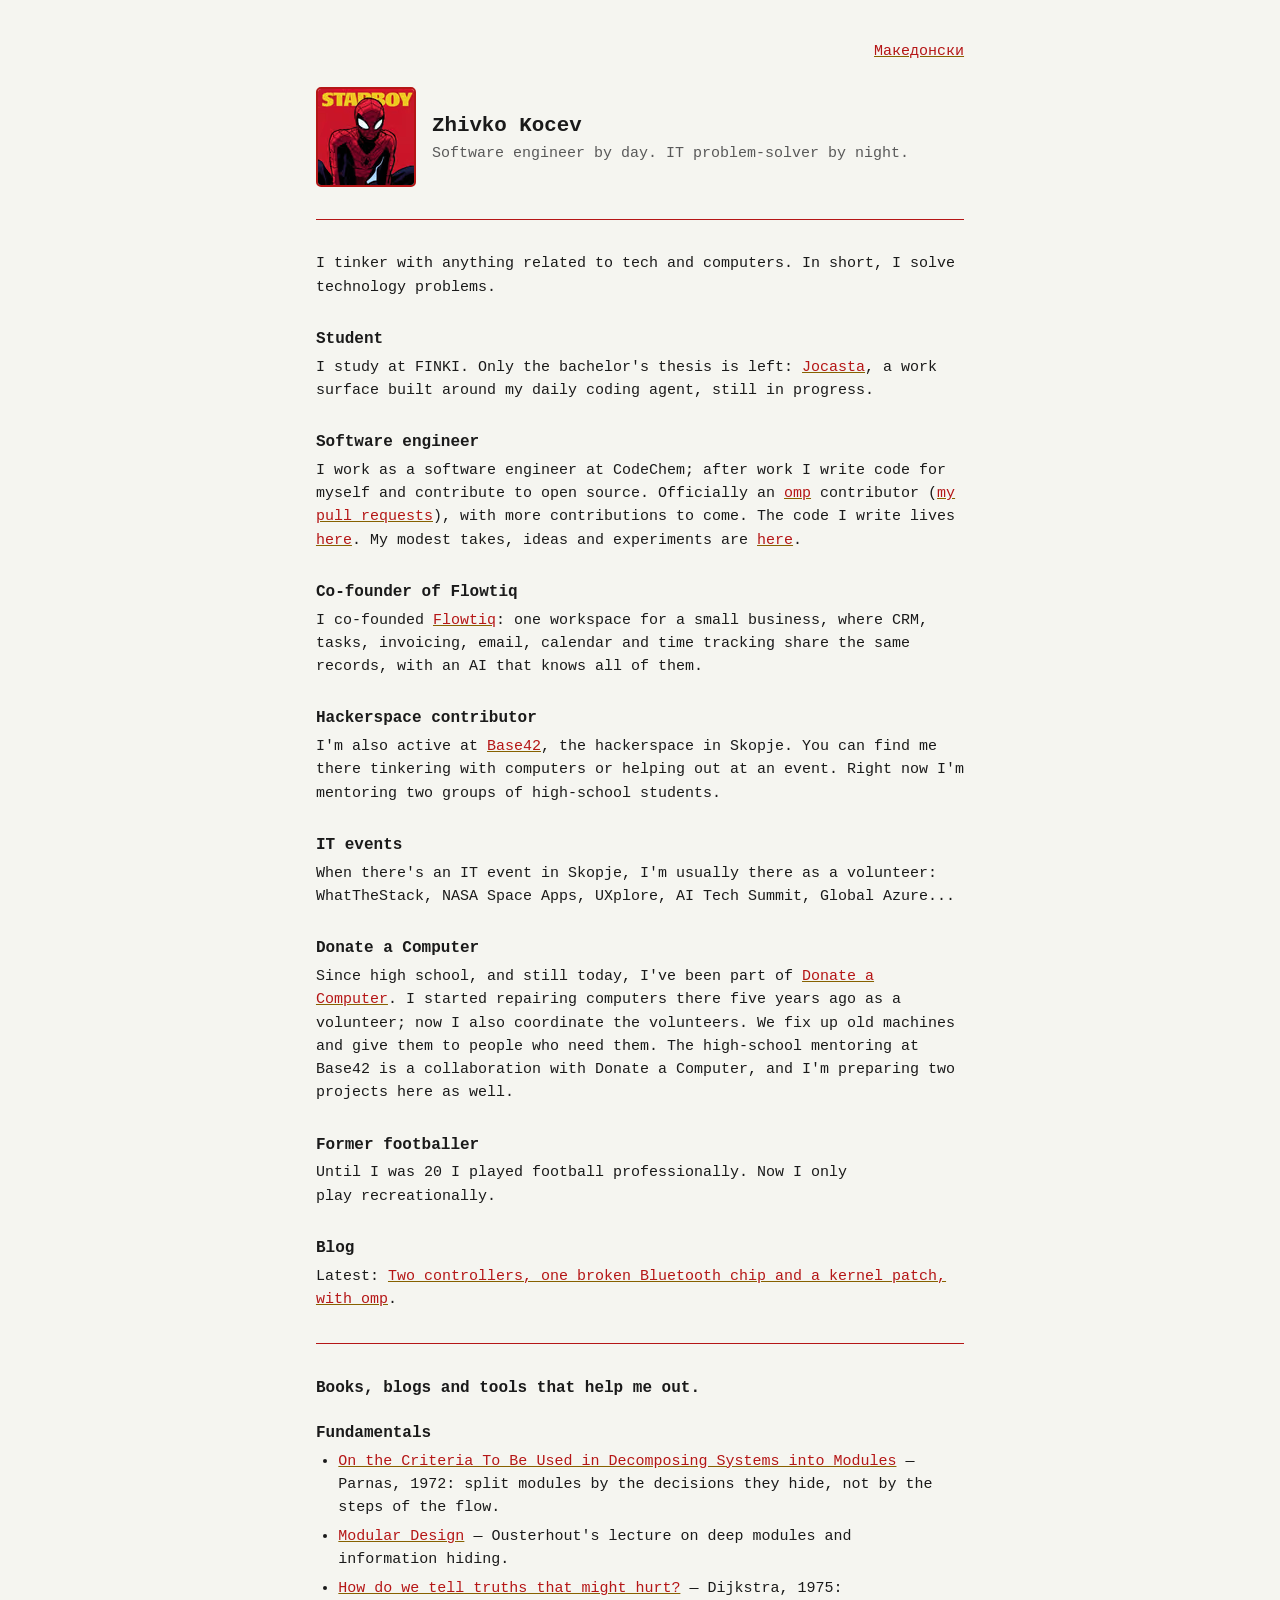
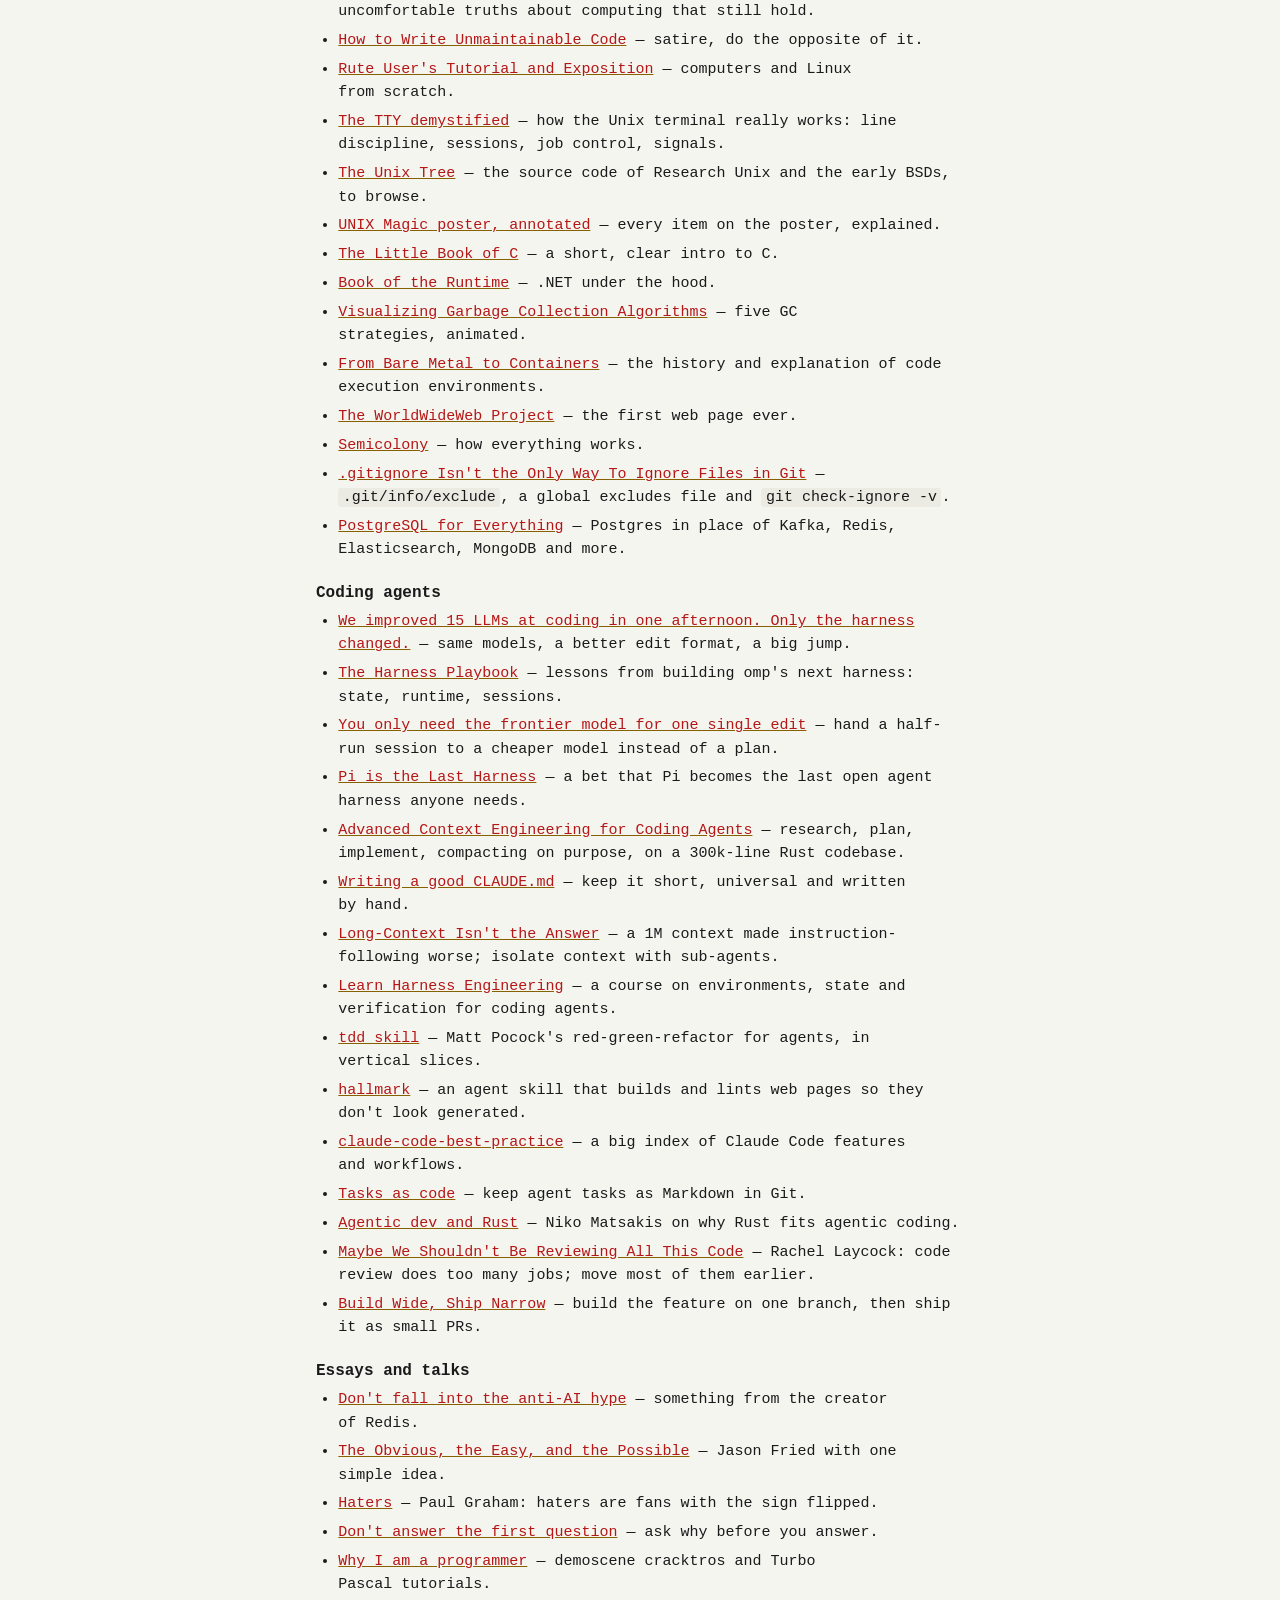
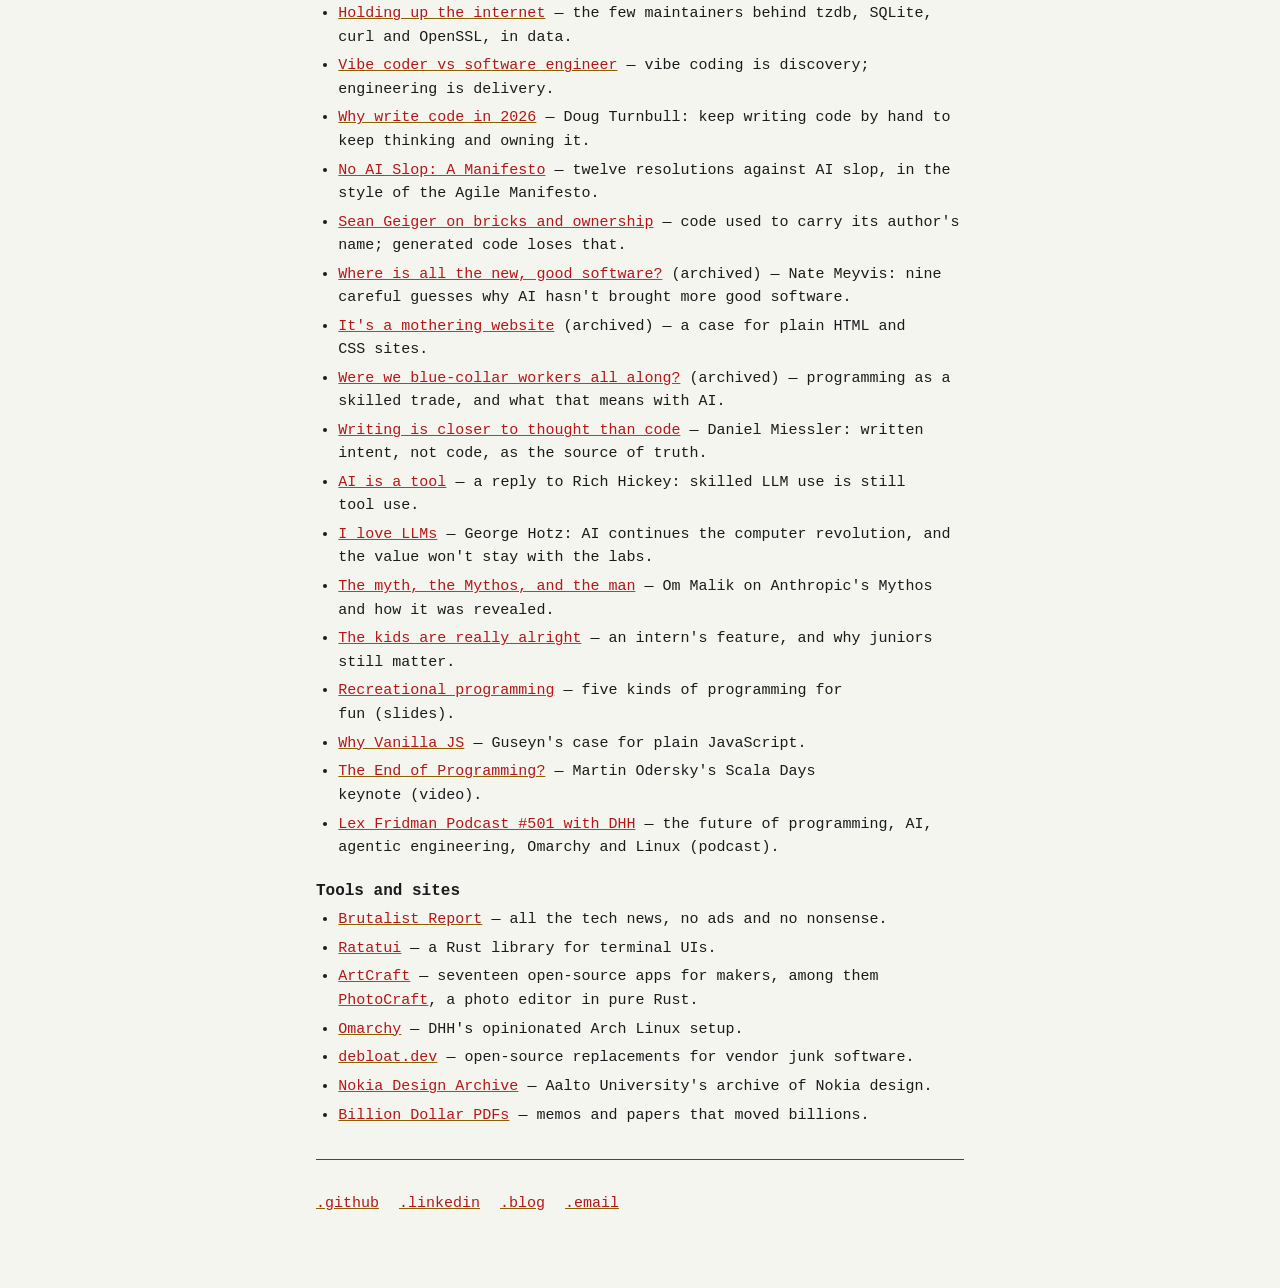
==== commit dfe08ca0: "Revise the two-controllers post after review - Pairing combination is Home + Y, not the power button" ====
--- a/index.html
+++ b/index.html
@@ -178,7 +178,7 @@
     <p>Until I was 20 I played football professionally. Now I only play recreationally.</p>
 
     <h2>Blog</h2>
-    <p>Latest: <a href="/blog/tv-box-to-retro-console/">From a forgotten TV box to a retro console</a>.</p>
+    <p>Latest: <a href="/blog/tv-box-two-controllers/">Two controllers, one broken Bluetooth chip and a kernel patch, with omp</a>.</p>
 
     <hr>
 
@@ -304,7 +304,7 @@
     <p>До 20-тата година играв фудбал професионално. Сега играм само рекреативно.</p>
 
     <h2>Блог</h2>
-    <p>Најново: <a href="/blog/tv-box-to-retro-console/">Од заборавен ТВ бокс до ретро конзола</a>.</p>
+    <p>Најново: <a href="/blog/tv-box-two-controllers/">Два џојстика, еден скршен Bluetooth чип и закрпа за кернелот, со omp</a>.</p>
 
     <hr>
 
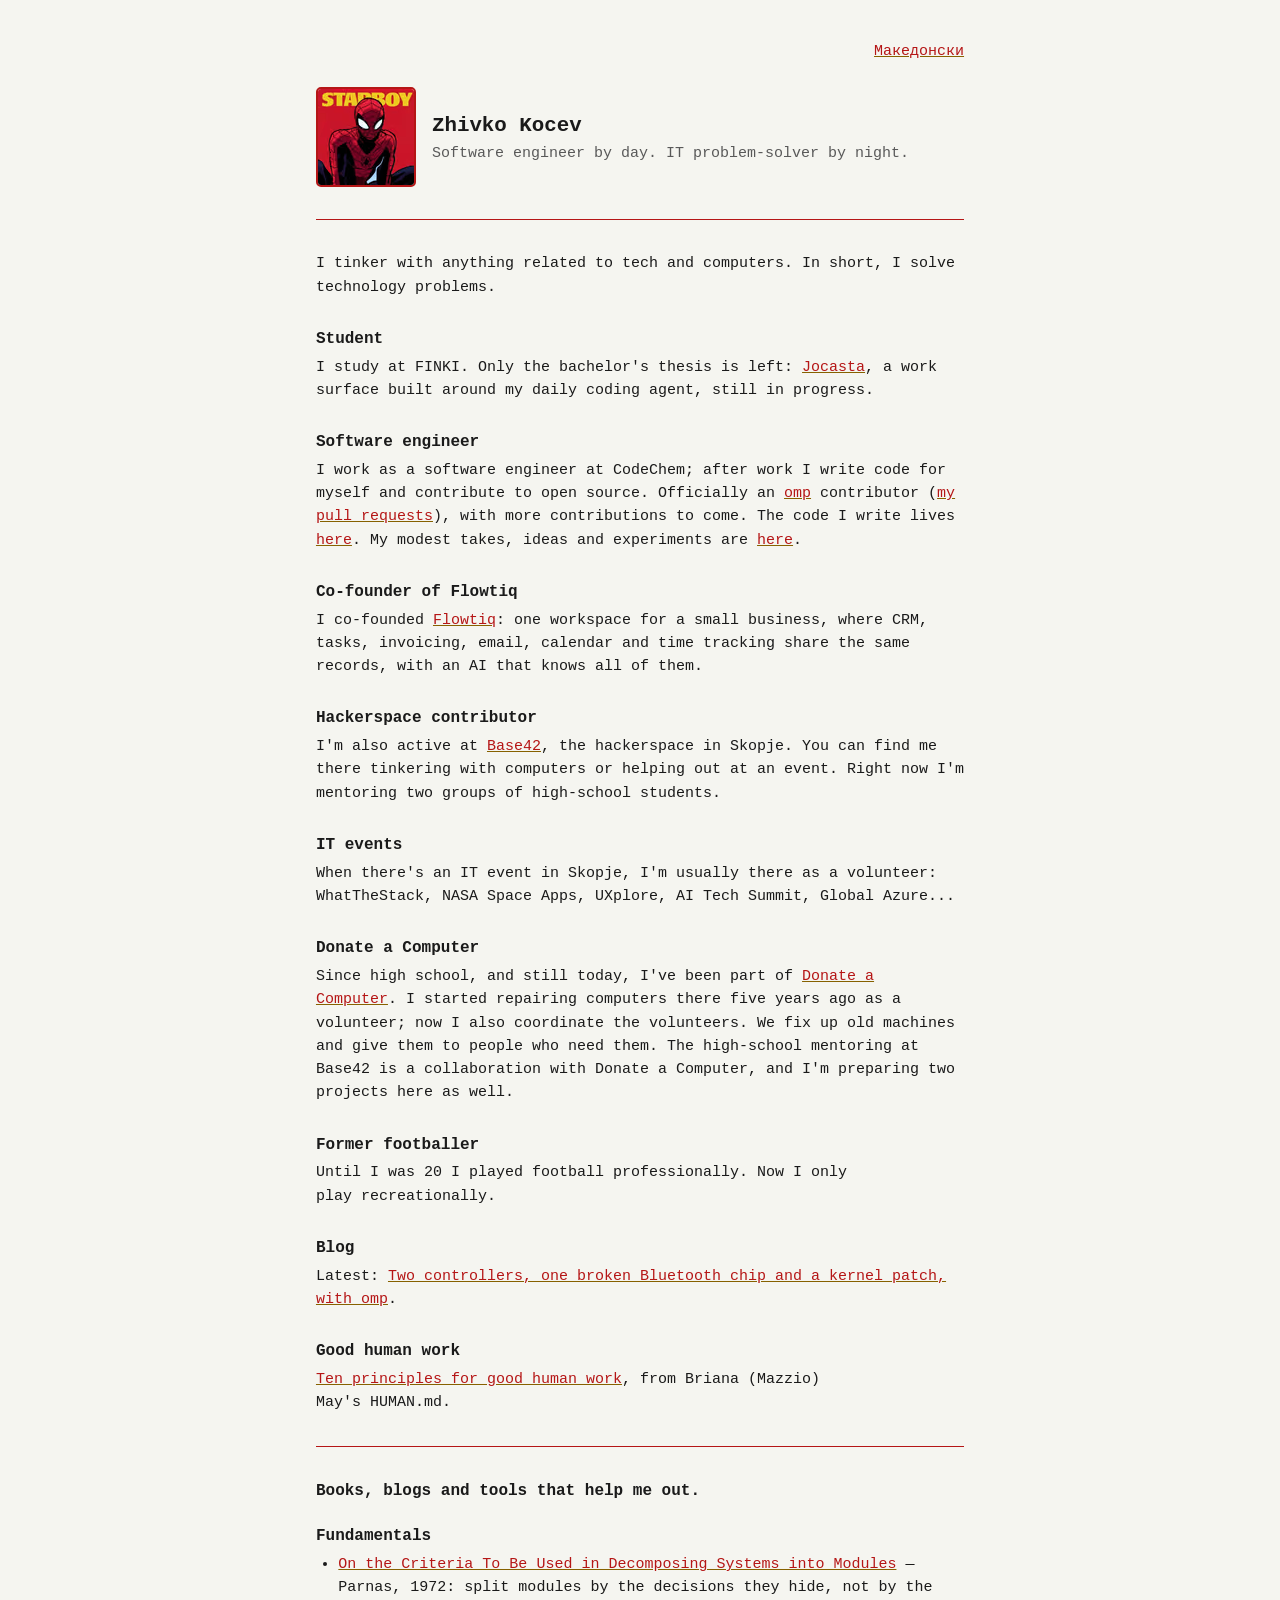
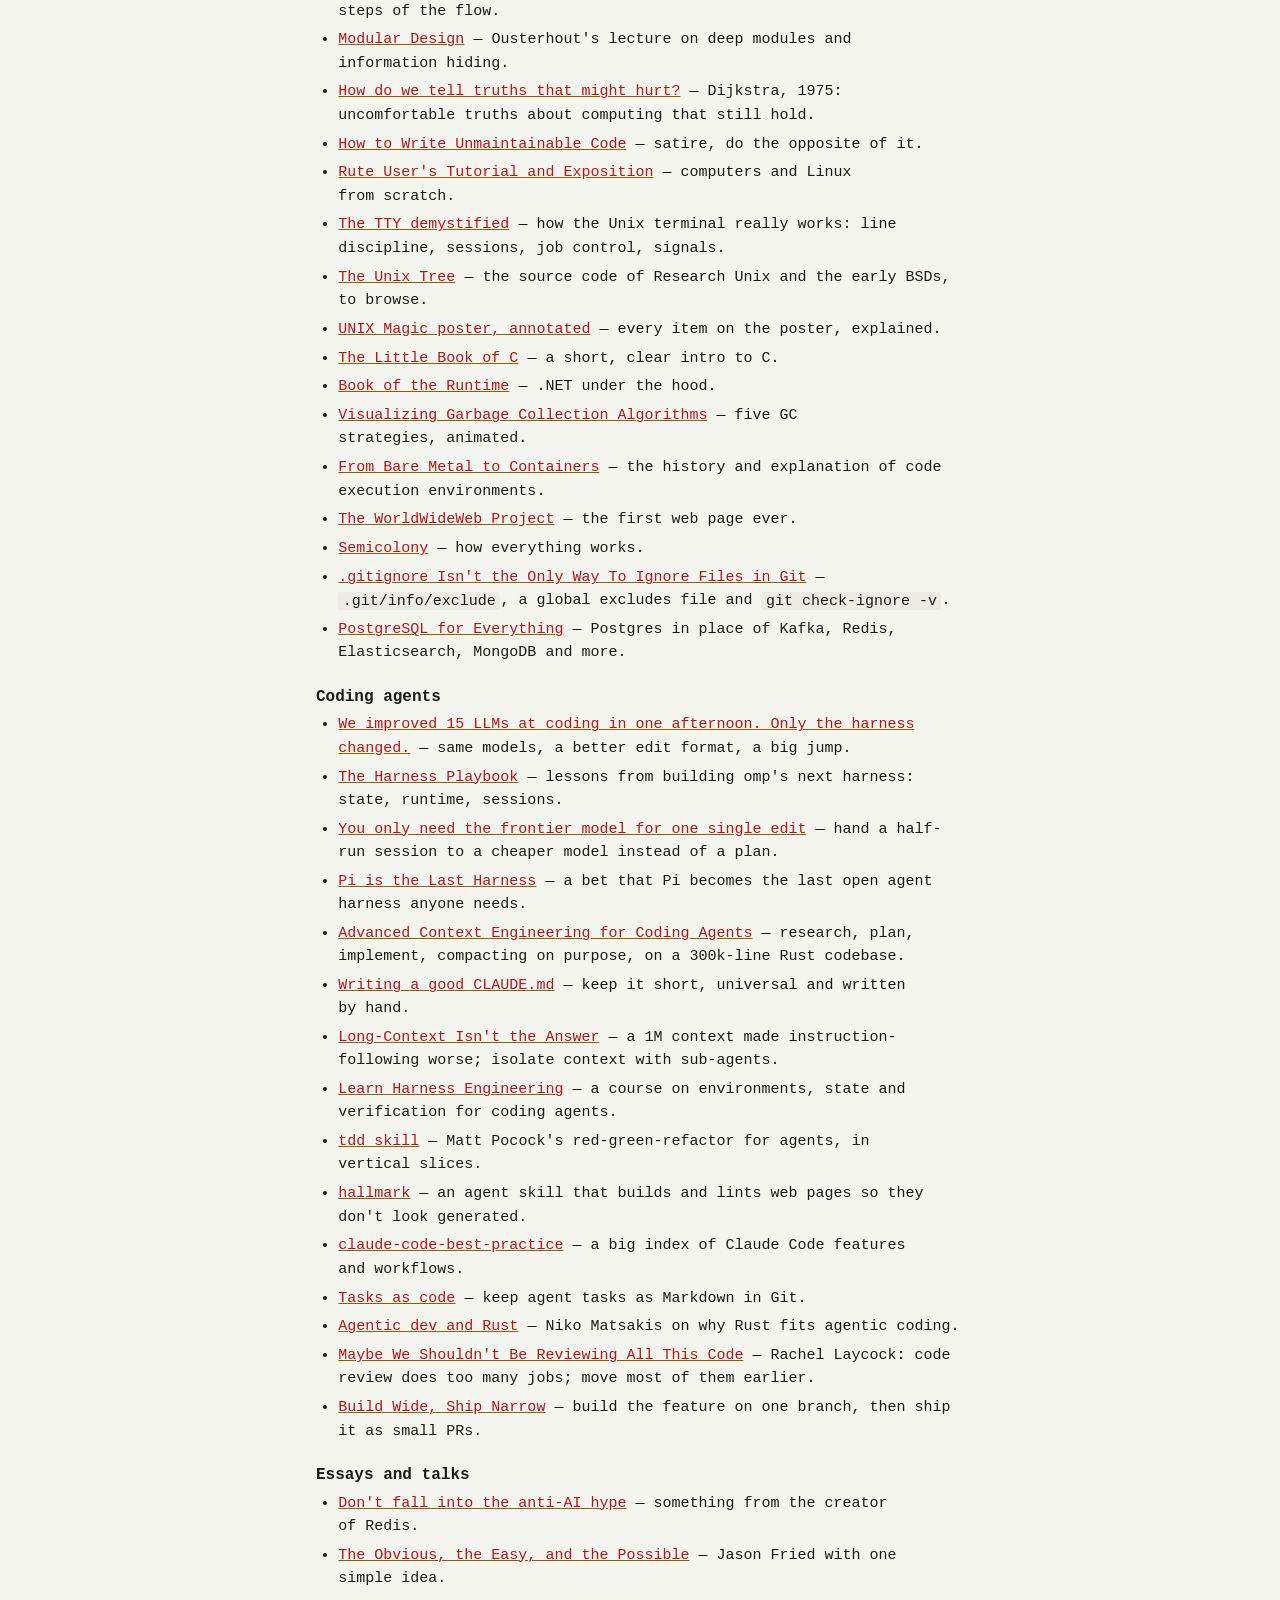
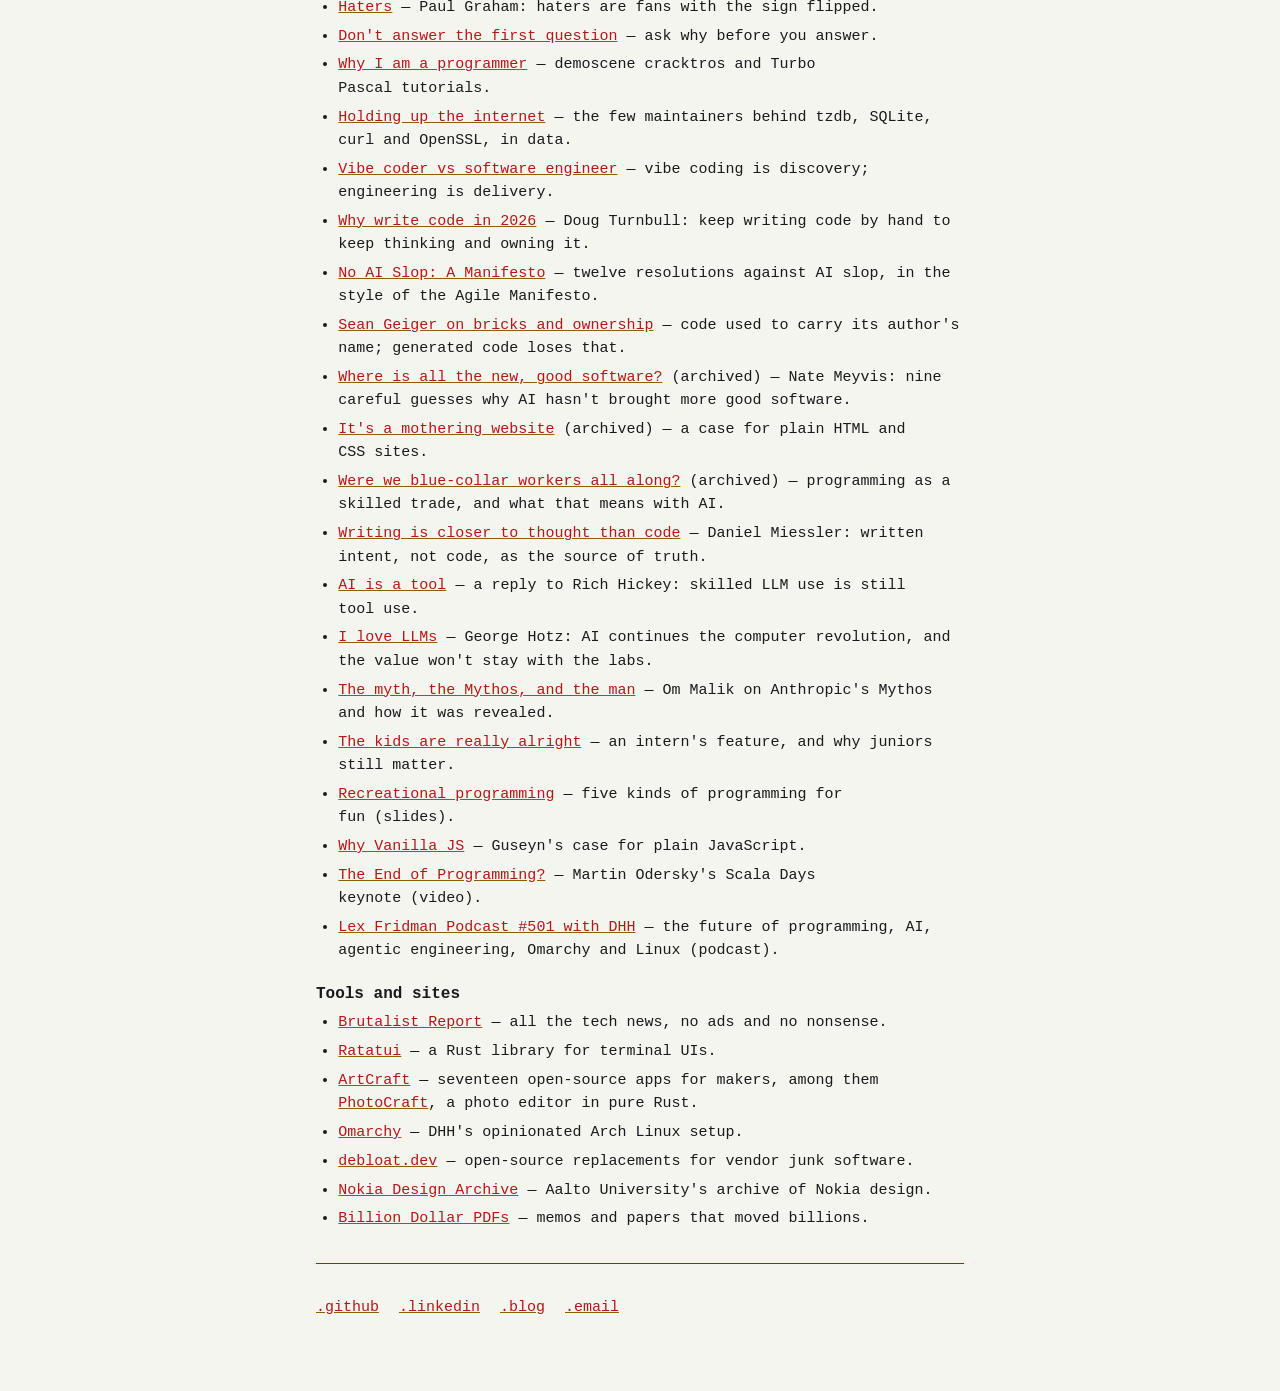
==== commit d2eb0b95: "Add the ten principles for good human work - /human/: HUMAN.md by Briana (Mazzio) May, in the shape " ====
--- a/index.html
+++ b/index.html
@@ -1,404 +1,411 @@
-<!DOCTYPE html>
-<html lang="en">
-<head>
-  <meta charset="utf-8">
-  <meta name="viewport" content="width=device-width, initial-scale=1">
-  <meta http-equiv="Content-Security-Policy" content="script-src 'self' 'inline-speculation-rules'; object-src 'none'; base-uri 'none'">
-
-  <title data-en="Zhivko Kocev — Software Engineer" data-mk="Живко Коцев — Софтверски инженер">Zhivko Kocev — Software Engineer</title>
-  <script src="/script.js"></script>
-  <meta name="description" content="Zhivko Kocev: software engineer at CodeChem in Skopje, co-founder of Flowtiq, omp contributor, FINKI student, Base42 hackerspace contributor and Donate a Computer volunteer.">
-  <meta name="author" content="Zhivko Kocev">
-  <meta name="robots" content="index, follow, max-image-preview:large, max-snippet:-1, max-video-preview:-1">
-  <meta name="theme-color" content="#f5f5f0" media="(prefers-color-scheme: light)">
-  <meta name="theme-color" content="#0d0d10" media="(prefers-color-scheme: dark)">
-  <meta name="color-scheme" content="light dark">
-  <meta name="format-detection" content="telephone=no">
-  <meta name="referrer" content="strict-origin-when-cross-origin">
-
-  <link rel="canonical" href="https://kocev.mk/">
-  <link rel="alternate" type="application/atom+xml" href="/blog/feed.xml" title="Blog — Zhivko Kocev">
-
-  <link rel="icon" type="image/jpeg" href="/spidey-96.jpg">
-  <link rel="apple-touch-icon" href="/spidey-192.jpg">
-
-  <meta property="og:type" content="profile">
-  <meta property="og:url" content="https://kocev.mk/">
-  <meta property="og:site_name" content="kocev.mk">
-  <meta property="og:title" content="Zhivko Kocev — Software Engineer">
-  <meta property="og:description" content="Software engineer at CodeChem, co-founder of Flowtiq, omp contributor, FINKI student, Base42 hackerspace contributor and Donate a Computer volunteer.">
-  <meta property="og:image" content="https://kocev.mk/spidey.jpg">
-  <meta property="og:image:secure_url" content="https://kocev.mk/spidey.jpg">
-  <meta property="og:image:type" content="image/jpeg">
-  <meta property="og:image:width" content="736">
-  <meta property="og:image:height" content="736">
-  <meta property="og:image:alt" content="Zhivko Kocev">
-  <meta property="og:locale" content="en_US">
-  <meta property="og:locale:alternate" content="mk_MK">
-  <meta property="profile:first_name" content="Zhivko">
-  <meta property="profile:last_name" content="Kocev">
-  <meta property="profile:username" content="zhivko-kocev">
-
-  <meta name="twitter:card" content="summary_large_image">
-  <meta name="twitter:url" content="https://kocev.mk/">
-  <meta name="twitter:title" content="Zhivko Kocev — Software Engineer">
-  <meta name="twitter:description" content="Software engineer at CodeChem, co-founder of Flowtiq, omp contributor, Base42 hackerspace contributor.">
-  <meta name="twitter:image" content="https://kocev.mk/spidey.jpg">
-  <meta name="twitter:image:alt" content="Zhivko Kocev">
-
-  <script type="application/ld+json">
-  {
-    "@context": "https://schema.org",
-    "@type": "Person",
-    "name": "Zhivko Kocev",
-    "alternateName": "Живко Коцев",
-    "givenName": "Zhivko",
-    "familyName": "Kocev",
-    "url": "https://kocev.mk/",
-    "image": "https://kocev.mk/spidey.jpg",
-    "jobTitle": "Software Engineer",
-    "description": "Software engineer at CodeChem, co-founder of Flowtiq, omp contributor, hackerspace contributor at Base42 and volunteer coordinator at Donate a Computer.",
-    "knowsLanguage": ["en", "mk"],
-    "knowsAbout": [".NET", "C#", "TypeScript", "Software engineering", "Coding agents", "Linux", "Computer hardware", "DevOps"],
-    "worksFor": [
-      {
-        "@type": "Organization",
-        "name": "CodeChem",
-        "url": "https://codechem.com/"
-      },
-      {
-        "@type": "Organization",
-        "name": "Flowtiq",
-        "url": "https://flowtiq.ai/"
-      }
-    ],
-    "alumniOf": {
-      "@type": "CollegeOrUniversity",
-      "name": "FINKI — Faculty of Computer Science and Engineering",
-      "url": "https://finki.ukim.mk/"
-    },
-    "memberOf": [
-      {
-        "@type": "Organization",
-        "name": "Base42",
-        "url": "https://42.mk/"
-      },
-      {
-        "@type": "Organization",
-        "name": "Donate a Computer",
-        "alternateName": "Донирај Компјутер",
-        "url": "https://donirajkompjuter.mk/"
-      }
-    ],
-    "sameAs": [
-      "https://github.com/zhivko-kocev",
-      "https://www.linkedin.com/in/zhivko-kocev/"
-    ],
-    "email": "mailto:zikekocev57@gmail.com",
-    "address": {
-      "@type": "PostalAddress",
-      "addressLocality": "Skopje",
-      "addressCountry": "MK"
-    }
-  }
-  </script>
-
-  <script type="application/ld+json">
-  {
-    "@context": "https://schema.org",
-    "@type": "WebSite",
-    "name": "Zhivko Kocev",
-    "alternateName": "Живко Коцев",
-    "url": "https://kocev.mk/",
-    "inLanguage": ["en", "mk"],
-    "author": {
-      "@type": "Person",
-      "name": "Zhivko Kocev",
-      "url": "https://kocev.mk/"
-    }
-  }
-  </script>
-
-  <script type="speculationrules">
-  {"prefetch": [{"where": {"and": [{"href_matches": "/*"}, {"not": {"selector_matches": "[data-set-lang]"}}]}, "eagerness": "moderate"}]}
-  </script>
-
-  <link rel="stylesheet" href="/style.css">
-</head>
-<body>
-
-  <header class="site-header">
-    <p class="lang-switch">
-      <a href="?lang=mk" hreflang="mk" lang="mk" data-set-lang="mk" data-lang="en">Македонски</a>
-      <a href="?lang=en" hreflang="en" lang="en" data-set-lang="en" data-lang="mk">English</a>
-    </p>
-  </header>
-
-  <main>
-
-  <!-- ===================== EN ===================== -->
-  <section data-lang="en" lang="en">
-
-    <div class="header">
-      <picture>
-        <source type="image/avif" srcset="/spidey-96.avif 96w, /spidey-192.avif 192w, /spidey-288.avif 288w" sizes="96px">
-        <img class="portrait" src="/spidey-192.jpg" srcset="/spidey-96.jpg 96w, /spidey-192.jpg 192w, /spidey-288.jpg 288w" sizes="96px" alt="Zhivko Kocev — portrait" width="96" height="96">
-      </picture>
-      <div>
-        <h1>Zhivko Kocev</h1>
-        <p class="tagline">Software engineer by day. IT problem-solver by night.</p>
-      </div>
-    </div>
-
-    <hr>
-
-    <p>I tinker with anything related to tech and computers. In short, I solve technology problems.</p>
-
-    <h2>Student</h2>
-    <p>I study at FINKI. Only the bachelor's thesis is left: <a href="https://github.com/zhivko-kocev/jocasta">Jocasta</a>, a work surface built around my daily coding agent, still in progress.</p>
-
-    <h2>Software engineer</h2>
-    <p>I work as a software engineer at CodeChem; after work I write code for myself and contribute to open source. Officially an <a href="https://omp.sh/">omp</a> contributor (<a href="https://github.com/can1357/oh-my-pi/pulls?q=is%3Apr+author%3Azhivko-kocev">my pull requests</a>), with more contributions to come.
-      The code I write lives <a href="https://github.com/zhivko-kocev">here<span class="visually-hidden"> (GitHub)</span></a>. My modest takes, ideas and experiments are <a href="/blog/">here<span class="visually-hidden"> (blog)</span></a>.</p>
-
-    <h2>Co-founder of Flowtiq</h2>
-    <p>I co-founded <a href="https://flowtiq.ai/">Flowtiq</a>: one workspace for a small business, where CRM, tasks, invoicing, email, calendar and time tracking share the same records, with an AI that knows all of them.</p>
-
-    <h2>Hackerspace contributor</h2>
-    <p>I'm also active at <a href="https://42.mk/">Base42</a>, the hackerspace in Skopje. You can find me there tinkering with computers or helping out at an event. Right now I'm mentoring two groups of high-school students.</p>
-
-    <h2>IT events</h2>
-    <p>When there's an IT event in Skopje, I'm usually there as a volunteer: WhatTheStack, NASA Space Apps, UXplore, AI Tech Summit, Global Azure...</p>
-
-    <h2>Donate a Computer</h2>
-    <p>Since high school, and still today, I've been part of <a href="https://donirajkompjuter.mk/">Donate a Computer</a>. I started repairing computers there five years ago as a volunteer; now I also coordinate the volunteers. We fix up old machines and give them to people who need them.
-      The high-school mentoring at Base42 is a collaboration with Donate a Computer, and I'm preparing two projects here as well.</p>
-
-    <h2>Former footballer</h2>
-    <p>Until I was 20 I played football professionally. Now I only play recreationally.</p>
-
-    <h2>Blog</h2>
-    <p>Latest: <a href="/blog/tv-box-two-controllers/">Two controllers, one broken Bluetooth chip and a kernel patch, with omp</a>.</p>
-
-    <hr>
-
-    <h2>Books, blogs and tools that help me out.</h2>
-
-    <h3>Fundamentals</h3>
-    <ul>
-      <li><a href="https://wstomv.win.tue.nl/edu/2ip30/references/criteria_for_modularization.pdf">On the Criteria To Be Used in Decomposing Systems into Modules</a> — Parnas, 1972: split modules by the decisions they hide, not by the steps of the flow.</li>
-      <li><a href="https://web.stanford.edu/~ouster/cgi-bin/cs190-spring16/lecture.php?topic=modularDesign">Modular Design</a> — Ousterhout's lecture on deep modules and information hiding.</li>
-      <li><a href="https://www.cs.virginia.edu/~evans/cs655/readings/ewd498.html">How do we tell truths that might hurt?</a> — Dijkstra, 1975: uncomfortable truths about computing that still hold.</li>
-      <li><a href="https://www.doc.ic.ac.uk/%7Esusan/475/unmain.html">How to Write Unmaintainable Code</a> — satire, do the opposite of it.</li>
-      <li><a href="https://rlworkman.net/howtos/rute/">Rute User's Tutorial and Exposition</a> — computers and Linux from scratch.</li>
-      <li><a href="https://www.linusakesson.net/programming/tty/index.php">The TTY demystified</a> — how the Unix terminal really works: line discipline, sessions, job control, signals.</li>
-      <li><a href="https://www.tuhs.org/cgi-bin/utree.pl">The Unix Tree</a> — the source code of Research Unix and the early BSDs, to browse.</li>
-      <li><a href="https://unixmagic.net/">UNIX Magic poster, annotated</a> — every item on the poster, explained.</li>
-      <li><a href="https://little-book-of.github.io/c/books/en-US/book.html">The Little Book of C</a> — a short, clear intro to C.</li>
-      <li><a href="https://github.com/dotnet/runtime/tree/main/docs/design/coreclr/botr">Book of the Runtime</a> — .NET under the hood.</li>
-      <li><a href="https://spin.atomicobject.com/visualizing-garbage-collection-algorithms/">Visualizing Garbage Collection Algorithms</a> — five GC strategies, animated.</li>
-      <li><a href="https://buildsoftwaresystems.com/post/guide-to-execution-environments/">From Bare Metal to Containers</a> — the history and explanation of code execution environments.</li>
-      <li><a href="https://info.cern.ch/hypertext/WWW/TheProject.html">The WorldWideWeb Project</a> — the first web page ever.</li>
-      <li><a href="https://semicolony.dev/how-it-works/">Semicolony</a> — how everything works.</li>
-      <li><a href="https://nelson.cloud/.gitignore-isnt-the-only-way-to-ignore-files-in-git/">.gitignore Isn't the Only Way To Ignore Files in Git</a> — <code>.git/info/exclude</code>, a global excludes file and <code>git check-ignore -v</code>.</li>
-      <li><a href="https://www.raphaelbauer.com/posts/postgresql-everything/">PostgreSQL for Everything</a> — Postgres in place of Kafka, Redis, Elasticsearch, MongoDB and more.</li>
-    </ul>
-
-    <h3>Coding agents</h3>
-    <ul>
-      <li><a href="https://stencil.so/blog/the-harness-problem">We improved 15 LLMs at coding in one afternoon. Only the harness changed.</a> — same models, a better edit format, a big jump.</li>
-      <li><a href="https://stencil.so/blog/harness-playbook">The Harness Playbook</a> — lessons from building omp's next harness: state, runtime, sessions.</li>
-      <li><a href="https://stencil.so/blog/prewalk">You only need the frontier model for one single edit</a> — hand a half-run session to a cheaper model instead of a plan.</li>
-      <li><a href="https://destiner.io/blog/post/pi-is-the-last-harness/">Pi is the Last Harness</a> — a bet that Pi becomes the last open agent harness anyone needs.</li>
-      <li><a href="https://www.humanlayer.dev/blog/advanced-context-engineering">Advanced Context Engineering for Coding Agents</a> — research, plan, implement, compacting on purpose, on a 300k-line Rust codebase.</li>
-      <li><a href="https://www.humanlayer.dev/blog/writing-a-good-claude-md">Writing a good CLAUDE.md</a> — keep it short, universal and written by hand.</li>
-      <li><a href="https://www.humanlayer.dev/blog/long-context-isnt-the-answer">Long-Context Isn't the Answer</a> — a 1M context made instruction-following worse; isolate context with sub-agents.</li>
-      <li><a href="https://walkinglabs.github.io/learn-harness-engineering/en/">Learn Harness Engineering</a> — a course on environments, state and verification for coding agents.</li>
-      <li><a href="https://github.com/mattpocock/skills/blob/main/skills/engineering/tdd/SKILL.md">tdd skill</a> — Matt Pocock's red-green-refactor for agents, in vertical slices.</li>
-      <li><a href="https://github.com/nutlope/hallmark">hallmark</a> — an agent skill that builds and lints web pages so they don't look generated.</li>
-      <li><a href="https://github.com/shanraisshan/claude-code-best-practice">claude-code-best-practice</a> — a big index of Claude Code features and workflows.</li>
-      <li><a href="https://typemill.net/knowledge-hub/tasks-as-code">Tasks as code</a> — keep agent tasks as Markdown in Git.</li>
-      <li><a href="https://smallcultfollowing.com/babysteps/blog/2026/10/14/agentic-dev-and-rust/">Agentic dev and Rust</a> — Niko Matsakis on why Rust fits agentic coding.</li>
-      <li><a href="https://martinfowler.com/rachels-ramblings/code-review.html">Maybe We Shouldn't Be Reviewing All This Code</a> — Rachel Laycock: code review does too many jobs; move most of them earlier.</li>
-      <li><a href="https://adapt.com/blog/build-wide-ship-narrow">Build Wide, Ship Narrow</a> — build the feature on one branch, then ship it as small PRs.</li>
-    </ul>
-
-    <h3>Essays and talks</h3>
-    <ul>
-      <li><a href="https://antirez.com/news/158">Don't fall into the anti-AI hype</a> — something from the creator of Redis.</li>
-      <li><a href="https://world.hey.com/jason/the-obvious-the-easy-and-the-possible-2e11a3fb">The Obvious, the Easy, and the Possible</a> — Jason Fried with one simple idea.</li>
-      <li><a href="https://www.paulgraham.com/fh.html">Haters</a> — Paul Graham: haters are fans with the sign flipped.</li>
-      <li><a href="https://lalitm.com/post/dont-answer-the-first-question/">Don't answer the first question</a> — ask why before you answer.</li>
-      <li><a href="https://www.alfie.wtf/programming/why-i-am-a-programmer.html">Why I am a programmer</a> — demoscene cracktros and Turbo Pascal tutorials.</li>
-      <li><a href="https://sheets.works/data-viz/holding-up-the-internet">Holding up the internet</a> — the few maintainers behind tzdb, SQLite, curl and OpenSSL, in data.</li>
-      <li><a href="https://yusufaytas.com/vibe-coder-vs-software-engineer">Vibe coder vs software engineer</a> — vibe coding is discovery; engineering is delivery.</li>
-      <li><a href="https://softwaredoug.com/blog/2026/07/09/write-code.html">Why write code in 2026</a> — Doug Turnbull: keep writing code by hand to keep thinking and owning it.</li>
-      <li><a href="https://www.slopmanifesto.com/">No AI Slop: A Manifesto</a> — twelve resolutions against AI slop, in the style of the Agile Manifesto.</li>
-      <li><a href="https://x.com/sean_geiger/status/2089487682305216534">Sean Geiger on bricks and ownership</a> — code used to carry its author's name; generated code loses that.</li>
-      <li><a href="https://web.archive.org/web/20261014024149/https://www.natemeyvis.com/where-is-all-the-new-good-software/">Where is all the new, good software?</a> (archived) — Nate Meyvis: nine careful guesses why AI hasn't brought more good software.</li>
-      <li><a href="https://web.archive.org/web/20261005054050/https://rnotte.art/its-a-mothering-website/">It's a mothering website</a> (archived) — a case for plain HTML and CSS sites.</li>
-      <li><a href="https://web.archive.org/web/20261030173603/https://ptrbrynt.com/posts/were-we-blue-collar-workers-all-along">Were we blue-collar workers all along?</a> (archived) — programming as a skilled trade, and what that means with AI.</li>
-      <li><a href="https://danielmiessler.com/blog/writing-is-closer-to-thought-than-code">Writing is closer to thought than code</a> — Daniel Miessler: written intent, not code, as the source of truth.</li>
-      <li><a href="https://yyhh.org/blog/2026/10/ai-is-a-tool/">AI is a tool</a> — a reply to Rich Hickey: skilled LLM use is still tool use.</li>
-      <li><a href="https://geohot.github.io/blog/jekyll/update/2026/07/12/i-love-llms.html">I love LLMs</a> — George Hotz: AI continues the computer revolution, and the value won't stay with the labs.</li>
-      <li><a href="https://om.co/2026/06/07/the-myth-the-mythos-and-the-man/">The myth, the Mythos, and the man</a> — Om Malik on Anthropic's Mythos and how it was revealed.</li>
-      <li><a href="https://franciscotrindade.me/blog/the-kids-are-really-alright/">The kids are really alright</a> — an intern's feature, and why juniors still matter.</li>
-      <li><a href="https://www.cphiri.dev/presentations/recreational-programming">Recreational programming</a> — five kinds of programming for fun (slides).</li>
-      <li><a href="https://guseyn.com/html/posts/why-vanilla-js.html">Why Vanilla JS</a> — Guseyn's case for plain JavaScript.</li>
-      <li><a href="https://www.youtube.com/watch?v=jlJyuJhDnlc">The End of Programming?</a> — Martin Odersky's Scala Days keynote (video).</li>
-      <li><a href="https://lexfridman.com/dhh-2/">Lex Fridman Podcast #501 with DHH</a> — the future of programming, AI, agentic engineering, Omarchy and Linux (podcast).</li>
-    </ul>
-
-    <h3>Tools and sites</h3>
-    <ul>
-      <li><a href="https://brutalist.report/topic/tech">Brutalist Report</a> — all the tech news, no ads and no nonsense.</li>
-      <li><a href="https://ratatui.rs/">Ratatui</a> — a Rust library for terminal UIs.</li>
-      <li><a href="https://getartcraft.com/">ArtCraft</a> — seventeen open-source apps for makers, among them <a href="https://github.com/storytold/photocraft">PhotoCraft</a>, a photo editor in pure Rust.</li>
-      <li><a href="https://github.com/omacom/omarchy">Omarchy</a> — DHH's opinionated Arch Linux setup.</li>
-      <li><a href="https://debloat.dev/">debloat.dev</a> — open-source replacements for vendor junk software.</li>
-      <li><a href="https://nokiadesignarchive.aalto.fi/index.html">Nokia Design Archive</a> — Aalto University's archive of Nokia design.</li>
-      <li><a href="https://billiondollarpdf.com/">Billion Dollar PDFs</a> — memos and papers that moved billions.</li>
-    </ul>
-
-  </section>
-
-  <!-- ===================== МК ===================== -->
-  <section data-lang="mk" lang="mk">
-
-    <div class="header">
-      <picture>
-        <source type="image/avif" srcset="/spidey-96.avif 96w, /spidey-192.avif 192w, /spidey-288.avif 288w" sizes="96px">
-        <img class="portrait" src="/spidey-192.jpg" srcset="/spidey-96.jpg 96w, /spidey-192.jpg 192w, /spidey-288.jpg 288w" sizes="96px" alt="Живко Коцев — портрет" width="96" height="96">
-      </picture>
-      <div>
-        <h1>Живко Коцев</h1>
-        <p class="tagline">Софтверски инженер бај деј. Решавач на Ај Ти проблеми бај најт.</p>
-      </div>
-    </div>
-
-    <hr>
-
-    <p>Се чепкам во сѐ поврзано со технологија и компјутери. Накратко, решавам проблеми поврзани со технологија.</p>
-
-    <h2>Студент</h2>
-    <p>Студирам на ФИНКИ. Ми остана само дипломската: <a href="https://github.com/zhivko-kocev/jocasta">Jocasta</a>, работна околина изградена околу мојот секојдневен агент за кодирање, сѐ уште во изработка.</p>
-
-    <h2>Софтверски инженер</h2>
-    <p>Работам како софтверски инженер во CodeChem, а по работа куцам код за мене и придонесувам во open source. Официјално сум контрибутор во <a href="https://omp.sh/">omp</a> (<a href="https://github.com/can1357/oh-my-pi/pulls?q=is%3Apr+author%3Azhivko-kocev">моите pull requests</a>), а ќе има уште.
-      Кодот што го куцам е <a href="https://github.com/zhivko-kocev">тука<span class="visually-hidden"> (GitHub)</span></a>. Моите скромни ставови, идеи и експерименти се <a href="/blog/">тука<span class="visually-hidden"> (блог)</span></a>.</p>
-
-    <h2>Ко-основач на Flowtiq</h2>
-    <p>Ко-основач сум на <a href="https://flowtiq.ai/">Flowtiq</a>: еден работен простор за мал бизнис, каде CRM, задачи, фактури, е-пошта, календар и следење на времето ги делат истите записи, со AI што ги знае сите.</p>
-
-    <h2>Хакерспејс контрибутор</h2>
-    <p>Активен сум и во <a href="https://42.mk/">Base42</a>, хакерспејсот во Скопје. Таму може да ме најдете како чачкам нешто со компјутери или помагам на некој настан. Моментално менторирам две групи средношколци.</p>
-
-    <h2>Ај Ти настани</h2>
-    <p>Кога има Ај Ти настан во Скопје, обично сум таму како волонтер: WhatTheStack, NASA Space Apps, UXplore, AI Tech Summit, Global Azure...</p>
-
-    <h2>Донирај Компјутер</h2>
-    <p>Уште од средно, и сѐ уште, сум во <a href="https://donirajkompjuter.mk/">Донирај Компјутер</a>. Почнав да поправам компјутери таму пред пет години како волонтер, сега сум и координатор на волонтерите. Поправаме стари машини, ги даваме на луѓе на кои им требаат.
-      Менторството на средношколците во Base42 е соработка со Донирај Компјутер, а тука подготвувам и два проекта.</p>
-
-    <h2>Бивш фудбалер</h2>
-    <p>До 20-тата година играв фудбал професионално. Сега играм само рекреативно.</p>
-
-    <h2>Блог</h2>
-    <p>Најново: <a href="/blog/tv-box-two-controllers/">Два џојстика, еден скршен Bluetooth чип и закрпа за кернелот, со omp</a>.</p>
-
-    <hr>
-
-    <h2>Книги, блогови и алатки кои ми помагаат мене.</h2>
-
-    <h3>Основи</h3>
-    <ul>
-      <li><a href="https://wstomv.win.tue.nl/edu/2ip30/references/criteria_for_modularization.pdf" lang="en">On the Criteria To Be Used in Decomposing Systems into Modules</a> — Парнас, 1972: модулите се делат според одлуките што ги кријат, а не според чекорите.</li>
-      <li><a href="https://web.stanford.edu/~ouster/cgi-bin/cs190-spring16/lecture.php?topic=modularDesign" lang="en">Modular Design</a> — предавање на Устерхаут за длабоки модули и криење информации.</li>
-      <li><a href="https://www.cs.virginia.edu/~evans/cs655/readings/ewd498.html" lang="en">How do we tell truths that might hurt?</a> — Дијкстра, 1975: непријатни вистини за компјутерството кои и денес важат.</li>
-      <li><a href="https://www.doc.ic.ac.uk/%7Esusan/475/unmain.html" lang="en">How to Write Unmaintainable Code</a> — сатира, практикувај контра од неа.</li>
-      <li><a href="https://rlworkman.net/howtos/rute/" lang="en">Rute User's Tutorial and Exposition</a> — компјутер и Линукс од нула.</li>
-      <li><a href="https://www.linusakesson.net/programming/tty/index.php" lang="en">The TTY demystified</a> — како всушност работи терминалот во Unix: line discipline, сесии, контрола на процеси, сигнали.</li>
-      <li><a href="https://www.tuhs.org/cgi-bin/utree.pl" lang="en">The Unix Tree</a> — изворниот код на Research Unix и раните BSD, за прелистување.</li>
-      <li><a href="https://unixmagic.net/" lang="en">UNIX Magic poster, annotated</a> — секој предмет од постерот, објаснет.</li>
-      <li><a href="https://little-book-of.github.io/c/books/en-US/book.html" lang="en">The Little Book of C</a> — кратко и јасно запознавање со C.</li>
-      <li><a href="https://github.com/dotnet/runtime/tree/main/docs/design/coreclr/botr" lang="en">Book of the Runtime</a> — .NET под хаубата.</li>
-      <li><a href="https://spin.atomicobject.com/visualizing-garbage-collection-algorithms/" lang="en">Visualizing Garbage Collection Algorithms</a> — пет стратегии за garbage collection, анимирани.</li>
-      <li><a href="https://buildsoftwaresystems.com/post/guide-to-execution-environments/" lang="en">From Bare Metal to Containers</a> — историја и објаснување на околините за извршување на кодот.</li>
-      <li><a href="https://info.cern.ch/hypertext/WWW/TheProject.html" lang="en">The WorldWideWeb Project</a> — првата веб-страница некогаш.</li>
-      <li><a href="https://semicolony.dev/how-it-works/">Semicolony</a> — како функционира сѐ.</li>
-      <li><a href="https://nelson.cloud/.gitignore-isnt-the-only-way-to-ignore-files-in-git/" lang="en">.gitignore Isn't the Only Way To Ignore Files in Git</a> — <code>.git/info/exclude</code>, глобален excludes фајл и <code>git check-ignore -v</code>.</li>
-      <li><a href="https://www.raphaelbauer.com/posts/postgresql-everything/" lang="en">PostgreSQL for Everything</a> — Postgres наместо Kafka, Redis, Elasticsearch, MongoDB и уште многу.</li>
-    </ul>
-
-    <h3>Агенти за кодирање</h3>
-    <ul>
-      <li><a href="https://stencil.so/blog/the-harness-problem" lang="en">We improved 15 LLMs at coding in one afternoon. Only the harness changed.</a> — исти модели, подобар формат за измени, голем скок.</li>
-      <li><a href="https://stencil.so/blog/harness-playbook" lang="en">The Harness Playbook</a> — лекции од градењето на следниот harness на omp: состојба, runtime, сесии.</li>
-      <li><a href="https://stencil.so/blog/prewalk" lang="en">You only need the frontier model for one single edit</a> — предај започната сесија на поевтин модел наместо план.</li>
-      <li><a href="https://destiner.io/blog/post/pi-is-the-last-harness/" lang="en">Pi is the Last Harness</a> — облог дека Pi ќе биде последниот отворен harness што ќе ни треба.</li>
-      <li><a href="https://www.humanlayer.dev/blog/advanced-context-engineering" lang="en">Advanced Context Engineering for Coding Agents</a> — истражи, планирај, имплементирај, со намерно компактирање, на Rust код од 300 илјади линии.</li>
-      <li><a href="https://www.humanlayer.dev/blog/writing-a-good-claude-md" lang="en">Writing a good CLAUDE.md</a> — кратко, универзално и рачно напишано.</li>
-      <li><a href="https://www.humanlayer.dev/blog/long-context-isnt-the-answer" lang="en">Long-Context Isn't the Answer</a> — контекст од 1M го влоши следењето на инструкциите; изолирај го контекстот со под-агенти.</li>
-      <li><a href="https://walkinglabs.github.io/learn-harness-engineering/en/" lang="en">Learn Harness Engineering</a> — курс за околина, состојба и верификација за агенти за кодирање.</li>
-      <li><a href="https://github.com/mattpocock/skills/blob/main/skills/engineering/tdd/SKILL.md" lang="en">tdd skill</a> — red-green-refactor за агенти од Мет Покок, во вертикални парчиња.</li>
-      <li><a href="https://github.com/nutlope/hallmark">hallmark</a> — skill за агенти што гради и проверува веб-страници да не изгледаат генерирано.</li>
-      <li><a href="https://github.com/shanraisshan/claude-code-best-practice">claude-code-best-practice</a> — голем индекс на можностите и работните текови во Claude Code.</li>
-      <li><a href="https://typemill.net/knowledge-hub/tasks-as-code" lang="en">Tasks as code</a> — задачите за агентите како Markdown во Git.</li>
-      <li><a href="https://smallcultfollowing.com/babysteps/blog/2026/10/14/agentic-dev-and-rust/" lang="en">Agentic dev and Rust</a> — Нико Матсакис за тоа зошто Rust одговара на агентско кодирање.</li>
-      <li><a href="https://martinfowler.com/rachels-ramblings/code-review.html" lang="en">Maybe We Shouldn't Be Reviewing All This Code</a> — Рејчел Лејкок: code review врши премногу работи; повеќето треба да се случат порано.</li>
-      <li><a href="https://adapt.com/blog/build-wide-ship-narrow" lang="en">Build Wide, Ship Narrow</a> — изгради ја функцијата на една гранка, па испорачај ја во мали PR-ови.</li>
-    </ul>
-
-    <h3>Есеи и разговори</h3>
-    <ul>
-      <li><a href="https://antirez.com/news/158" lang="en">Don't fall into the anti-AI hype</a> — нешто од творецот на Redis.</li>
-      <li><a href="https://world.hey.com/jason/the-obvious-the-easy-and-the-possible-2e11a3fb" lang="en">The Obvious, the Easy, and the Possible</a> — Џејсон Фрид со една проста идеја.</li>
-      <li><a href="https://www.paulgraham.com/fh.html" lang="en">Haters</a> — Пол Греам: хејтерите се фанови со обратен знак.</li>
-      <li><a href="https://lalitm.com/post/dont-answer-the-first-question/" lang="en">Don't answer the first question</a> — прашај зошто пред да одговориш.</li>
-      <li><a href="https://www.alfie.wtf/programming/why-i-am-a-programmer.html" lang="en">Why I am a programmer</a> — демосцена, cracktro-а и туторијали за Turbo Pascal.</li>
-      <li><a href="https://sheets.works/data-viz/holding-up-the-internet" lang="en">Holding up the internet</a> — шачицата одржувачи зад tzdb, SQLite, curl и OpenSSL, во бројки.</li>
-      <li><a href="https://yusufaytas.com/vibe-coder-vs-software-engineer" lang="en">Vibe coder vs software engineer</a> — vibe кодирањето е откривање, инженерството е испорака.</li>
-      <li><a href="https://softwaredoug.com/blog/2026/07/09/write-code.html" lang="en">Why write code in 2026</a> — Даг Тернбул: пишувај код рачно за да размислуваш и да го чувствуваш свој.</li>
-      <li><a href="https://www.slopmanifesto.com/" lang="en">No AI Slop: A Manifesto</a> — дванаесет резолуции против AI slop, во стилот на Agile манифестот.</li>
-      <li><a href="https://x.com/sean_geiger/status/2089487682305216534" lang="en">Sean Geiger on bricks and ownership</a> — кодот порано го носеше името на авторот; генерираниот код го губи тоа.</li>
-      <li><a href="https://web.archive.org/web/20261014024149/https://www.natemeyvis.com/where-is-all-the-new-good-software/" lang="en">Where is all the new, good software?</a> (архива) — Нејт Мејвис: девет внимателни претпоставки зошто AI не донесе повеќе добар софтвер.</li>
-      <li><a href="https://web.archive.org/web/20261005054050/https://rnotte.art/its-a-mothering-website/" lang="en">It's a mothering website</a> (архива) — за едноставни сајтови од чист HTML и CSS.</li>
-      <li><a href="https://web.archive.org/web/20261030173603/https://ptrbrynt.com/posts/were-we-blue-collar-workers-all-along" lang="en">Were we blue-collar workers all along?</a> (архива) — програмирањето како занает, и што значи тоа со AI.</li>
-      <li><a href="https://danielmiessler.com/blog/writing-is-closer-to-thought-than-code" lang="en">Writing is closer to thought than code</a> — Даниел Мислер: напишаната намера, а не кодот, е изворот на вистината.</li>
-      <li><a href="https://yyhh.org/blog/2026/10/ai-is-a-tool/" lang="en">AI is a tool</a> — одговор на Рич Хики: вештото користење LLM е сепак користење алатка.</li>
-      <li><a href="https://geohot.github.io/blog/jekyll/update/2026/07/12/i-love-llms.html" lang="en">I love LLMs</a> — Џорџ Хоц: AI е продолжение на компјутерската револуција, а вредноста нема да остане кај лабораториите.</li>
-      <li><a href="https://om.co/2026/06/07/the-myth-the-mythos-and-the-man/" lang="en">The myth, the Mythos, and the man</a> — Ом Малик за Mythos на Anthropic и како беше претставен.</li>
-      <li><a href="https://franciscotrindade.me/blog/the-kids-are-really-alright/" lang="en">The kids are really alright</a> — функција на еден практикант, и зошто џуниорите сѐ уште се битни.</li>
-      <li><a href="https://www.cphiri.dev/presentations/recreational-programming" lang="en">Recreational programming</a> — пет видови програмирање од забава (слајдови).</li>
-      <li><a href="https://guseyn.com/html/posts/why-vanilla-js.html" lang="en">Why Vanilla JS</a> — Гусејн за чист JavaScript.</li>
-      <li><a href="https://www.youtube.com/watch?v=jlJyuJhDnlc" lang="en">The End of Programming?</a> — Мартин Одерски, клучно предавање на Scala Days (видео).</li>
-      <li><a href="https://lexfridman.com/dhh-2/" lang="en">Lex Fridman Podcast #501 with DHH</a> — иднината на програмирањето, AI, агентско инженерство, Omarchy и Линукс (подкаст).</li>
-    </ul>
-
-    <h3>Алатки и сајтови</h3>
-    <ul>
-      <li><a href="https://brutalist.report/topic/tech" lang="en">Brutalist Report</a> — сите технолошки вести, без реклами и без глупости.</li>
-      <li><a href="https://ratatui.rs/">Ratatui</a> — Rust библиотека за терминални интерфејси.</li>
-      <li><a href="https://getartcraft.com/">ArtCraft</a> — седумнаесет open-source апликации за креативци, меѓу нив <a href="https://github.com/storytold/photocraft">PhotoCraft</a>, уредувач на слики во чист Rust.</li>
-      <li><a href="https://github.com/omacom/omarchy">Omarchy</a> — Arch Linux поставката на DHH, со силни ставови.</li>
-      <li><a href="https://debloat.dev/">debloat.dev</a> — open-source замени за непотребниот софтвер од производителите.</li>
-      <li><a href="https://nokiadesignarchive.aalto.fi/index.html" lang="en">Nokia Design Archive</a> — архивата на Nokia дизајнот на Универзитетот Аалто.</li>
-      <li><a href="https://billiondollarpdf.com/" lang="en">Billion Dollar PDFs</a> — меморандуми и трудови што поместија милијарди.</li>
-    </ul>
-
-  </section>
-
-  </main>
-
-  <footer>
-    <hr>
-    <ul class="row" role="list">
-      <li><a rel="me" href="https://github.com/zhivko-kocev">.github</a></li>
-      <li><a rel="me" href="https://www.linkedin.com/in/zhivko-kocev/">.linkedin</a></li>
-      <li><a href="/blog/">.blog</a></li>
-      <li><a rel="me author" href="mailto:zikekocev57@gmail.com">.email</a></li>
-    </ul>
-  </footer>
-
-</body>
-</html>
+<!DOCTYPE html>
+<html lang="en">
+<head>
+  <meta charset="utf-8">
+  <meta name="viewport" content="width=device-width, initial-scale=1">
+  <meta name="text-scale" content="scale">
+  <meta http-equiv="Content-Security-Policy" content="script-src 'self' 'inline-speculation-rules'; object-src 'none'; base-uri 'none'">
+
+  <title data-en="Zhivko Kocev — Software Engineer" data-mk="Живко Коцев — Софтверски инженер">Zhivko Kocev — Software Engineer</title>
+  <script src="/script.js"></script>
+  <meta name="description" content="Zhivko Kocev: software engineer at CodeChem in Skopje, co-founder of Flowtiq, omp contributor, FINKI student, Base42 hackerspace contributor and Donate a Computer volunteer.">
+  <meta name="author" content="Zhivko Kocev">
+  <meta name="robots" content="index, follow, max-image-preview:large, max-snippet:-1, max-video-preview:-1">
+  <meta name="theme-color" content="#f5f5f0" media="(prefers-color-scheme: light)">
+  <meta name="theme-color" content="#0d0d10" media="(prefers-color-scheme: dark)">
+  <meta name="color-scheme" content="light dark">
+  <meta name="format-detection" content="telephone=no">
+  <meta name="referrer" content="strict-origin-when-cross-origin">
+
+  <link rel="canonical" href="https://kocev.mk/">
+  <link rel="alternate" type="application/atom+xml" href="/blog/feed.xml" title="Blog — Zhivko Kocev">
+
+  <link rel="icon" type="image/jpeg" href="/spidey-96.jpg">
+  <link rel="apple-touch-icon" href="/spidey-192.jpg">
+
+  <meta property="og:type" content="profile">
+  <meta property="og:url" content="https://kocev.mk/">
+  <meta property="og:site_name" content="kocev.mk">
+  <meta property="og:title" content="Zhivko Kocev — Software Engineer">
+  <meta property="og:description" content="Software engineer at CodeChem, co-founder of Flowtiq, omp contributor, FINKI student, Base42 hackerspace contributor and Donate a Computer volunteer.">
+  <meta property="og:image" content="https://kocev.mk/spidey.jpg">
+  <meta property="og:image:secure_url" content="https://kocev.mk/spidey.jpg">
+  <meta property="og:image:type" content="image/jpeg">
+  <meta property="og:image:width" content="736">
+  <meta property="og:image:height" content="736">
+  <meta property="og:image:alt" content="Zhivko Kocev">
+  <meta property="og:locale" content="en_US">
+  <meta property="og:locale:alternate" content="mk_MK">
+  <meta property="profile:first_name" content="Zhivko">
+  <meta property="profile:last_name" content="Kocev">
+  <meta property="profile:username" content="zhivko-kocev">
+
+  <meta name="twitter:card" content="summary_large_image">
+  <meta name="twitter:url" content="https://kocev.mk/">
+  <meta name="twitter:title" content="Zhivko Kocev — Software Engineer">
+  <meta name="twitter:description" content="Software engineer at CodeChem, co-founder of Flowtiq, omp contributor, Base42 hackerspace contributor.">
+  <meta name="twitter:image" content="https://kocev.mk/spidey.jpg">
+  <meta name="twitter:image:alt" content="Zhivko Kocev">
+
+  <script type="application/ld+json">
+  {
+    "@context": "https://schema.org",
+    "@type": "Person",
+    "name": "Zhivko Kocev",
+    "alternateName": "Живко Коцев",
+    "givenName": "Zhivko",
+    "familyName": "Kocev",
+    "url": "https://kocev.mk/",
+    "image": "https://kocev.mk/spidey.jpg",
+    "jobTitle": "Software Engineer",
+    "description": "Software engineer at CodeChem, co-founder of Flowtiq, omp contributor, hackerspace contributor at Base42 and volunteer coordinator at Donate a Computer.",
+    "knowsLanguage": ["en", "mk"],
+    "knowsAbout": [".NET", "C#", "TypeScript", "Software engineering", "Coding agents", "Linux", "Computer hardware", "DevOps"],
+    "worksFor": [
+      {
+        "@type": "Organization",
+        "name": "CodeChem",
+        "url": "https://codechem.com/"
+      },
+      {
+        "@type": "Organization",
+        "name": "Flowtiq",
+        "url": "https://flowtiq.ai/"
+      }
+    ],
+    "alumniOf": {
+      "@type": "CollegeOrUniversity",
+      "name": "FINKI — Faculty of Computer Science and Engineering",
+      "url": "https://finki.ukim.mk/"
+    },
+    "memberOf": [
+      {
+        "@type": "Organization",
+        "name": "Base42",
+        "url": "https://42.mk/"
+      },
+      {
+        "@type": "Organization",
+        "name": "Donate a Computer",
+        "alternateName": "Донирај Компјутер",
+        "url": "https://donirajkompjuter.mk/"
+      }
+    ],
+    "sameAs": [
+      "https://github.com/zhivko-kocev",
+      "https://www.linkedin.com/in/zhivko-kocev/"
+    ],
+    "email": "mailto:zikekocev57@gmail.com",
+    "address": {
+      "@type": "PostalAddress",
+      "addressLocality": "Skopje",
+      "addressCountry": "MK"
+    }
+  }
+  </script>
+
+  <script type="application/ld+json">
+  {
+    "@context": "https://schema.org",
+    "@type": "WebSite",
+    "name": "Zhivko Kocev",
+    "alternateName": "Живко Коцев",
+    "url": "https://kocev.mk/",
+    "inLanguage": ["en", "mk"],
+    "author": {
+      "@type": "Person",
+      "name": "Zhivko Kocev",
+      "url": "https://kocev.mk/"
+    }
+  }
+  </script>
+
+  <script type="speculationrules">
+  {"prefetch": [{"where": {"and": [{"href_matches": "/*"}, {"not": {"selector_matches": "[data-set-lang]"}}]}, "eagerness": "moderate"}]}
+  </script>
+
+  <link rel="stylesheet" href="/style.css">
+</head>
+<body>
+
+  <header class="site-header">
+    <p class="lang-switch">
+      <a href="?lang=mk" hreflang="mk" lang="mk" data-set-lang="mk" data-lang="en">Македонски</a>
+      <a href="?lang=en" hreflang="en" lang="en" data-set-lang="en" data-lang="mk">English</a>
+    </p>
+  </header>
+
+  <main>
+
+  <!-- ===================== EN ===================== -->
+  <section data-lang="en" lang="en">
+
+    <div class="header">
+      <picture>
+        <source type="image/avif" srcset="/spidey-96.avif 96w, /spidey-192.avif 192w, /spidey-288.avif 288w" sizes="96px">
+        <img class="portrait" src="/spidey-192.jpg" srcset="/spidey-96.jpg 96w, /spidey-192.jpg 192w, /spidey-288.jpg 288w" sizes="96px" alt="Zhivko Kocev — portrait" width="96" height="96">
+      </picture>
+      <div>
+        <h1>Zhivko Kocev</h1>
+        <p class="tagline">Software engineer by day. IT problem-solver by night.</p>
+      </div>
+    </div>
+
+    <hr>
+
+    <p>I tinker with anything related to tech and computers. In short, I solve technology problems.</p>
+
+    <h2>Student</h2>
+    <p>I study at FINKI. Only the bachelor's thesis is left: <a href="https://github.com/zhivko-kocev/jocasta">Jocasta</a>, a work surface built around my daily coding agent, still in progress.</p>
+
+    <h2>Software engineer</h2>
+    <p>I work as a software engineer at CodeChem; after work I write code for myself and contribute to open source. Officially an <a href="https://omp.sh/">omp</a> contributor (<a href="https://github.com/can1357/oh-my-pi/pulls?q=is%3Apr+author%3Azhivko-kocev">my pull requests</a>), with more contributions to come.
+      The code I write lives <a href="https://github.com/zhivko-kocev">here<span class="visually-hidden"> (GitHub)</span></a>. My modest takes, ideas and experiments are <a href="/blog/">here<span class="visually-hidden"> (blog)</span></a>.</p>
+
+    <h2>Co-founder of Flowtiq</h2>
+    <p>I co-founded <a href="https://flowtiq.ai/">Flowtiq</a>: one workspace for a small business, where CRM, tasks, invoicing, email, calendar and time tracking share the same records, with an AI that knows all of them.</p>
+
+    <h2>Hackerspace contributor</h2>
+    <p>I'm also active at <a href="https://42.mk/">Base42</a>, the hackerspace in Skopje. You can find me there tinkering with computers or helping out at an event. Right now I'm mentoring two groups of high-school students.</p>
+
+    <h2>IT events</h2>
+    <p>When there's an IT event in Skopje, I'm usually there as a volunteer: WhatTheStack, NASA Space Apps, UXplore, AI Tech Summit, Global Azure...</p>
+
+    <h2>Donate a Computer</h2>
+    <p>Since high school, and still today, I've been part of <a href="https://donirajkompjuter.mk/">Donate a Computer</a>. I started repairing computers there five years ago as a volunteer; now I also coordinate the volunteers. We fix up old machines and give them to people who need them.
+      The high-school mentoring at Base42 is a collaboration with Donate a Computer, and I'm preparing two projects here as well.</p>
+
+    <h2>Former footballer</h2>
+    <p>Until I was 20 I played football professionally. Now I only play recreationally.</p>
+
+    <h2>Blog</h2>
+    <p>Latest: <a href="/blog/tv-box-two-controllers/">Two controllers, one broken Bluetooth chip and a kernel patch, with omp</a>.</p>
+
+    <h2>Good human work</h2>
+    <p><a href="/human/">Ten principles for good human work</a>, from Briana (Mazzio) May's HUMAN.md.</p>
+
+    <hr>
+
+    <h2>Books, blogs and tools that help me out.</h2>
+
+    <h3>Fundamentals</h3>
+    <ul>
+      <li><a href="https://wstomv.win.tue.nl/edu/2ip30/references/criteria_for_modularization.pdf">On the Criteria To Be Used in Decomposing Systems into Modules</a> — Parnas, 1972: split modules by the decisions they hide, not by the steps of the flow.</li>
+      <li><a href="https://web.stanford.edu/~ouster/cgi-bin/cs190-spring16/lecture.php?topic=modularDesign">Modular Design</a> — Ousterhout's lecture on deep modules and information hiding.</li>
+      <li><a href="https://www.cs.virginia.edu/~evans/cs655/readings/ewd498.html">How do we tell truths that might hurt?</a> — Dijkstra, 1975: uncomfortable truths about computing that still hold.</li>
+      <li><a href="https://www.doc.ic.ac.uk/%7Esusan/475/unmain.html">How to Write Unmaintainable Code</a> — satire, do the opposite of it.</li>
+      <li><a href="https://rlworkman.net/howtos/rute/">Rute User's Tutorial and Exposition</a> — computers and Linux from scratch.</li>
+      <li><a href="https://www.linusakesson.net/programming/tty/index.php">The TTY demystified</a> — how the Unix terminal really works: line discipline, sessions, job control, signals.</li>
+      <li><a href="https://www.tuhs.org/cgi-bin/utree.pl">The Unix Tree</a> — the source code of Research Unix and the early BSDs, to browse.</li>
+      <li><a href="https://unixmagic.net/">UNIX Magic poster, annotated</a> — every item on the poster, explained.</li>
+      <li><a href="https://little-book-of.github.io/c/books/en-US/book.html">The Little Book of C</a> — a short, clear intro to C.</li>
+      <li><a href="https://github.com/dotnet/runtime/tree/main/docs/design/coreclr/botr">Book of the Runtime</a> — .NET under the hood.</li>
+      <li><a href="https://spin.atomicobject.com/visualizing-garbage-collection-algorithms/">Visualizing Garbage Collection Algorithms</a> — five GC strategies, animated.</li>
+      <li><a href="https://buildsoftwaresystems.com/post/guide-to-execution-environments/">From Bare Metal to Containers</a> — the history and explanation of code execution environments.</li>
+      <li><a href="https://info.cern.ch/hypertext/WWW/TheProject.html">The WorldWideWeb Project</a> — the first web page ever.</li>
+      <li><a href="https://semicolony.dev/how-it-works/">Semicolony</a> — how everything works.</li>
+      <li><a href="https://nelson.cloud/.gitignore-isnt-the-only-way-to-ignore-files-in-git/">.gitignore Isn't the Only Way To Ignore Files in Git</a> — <code>.git/info/exclude</code>, a global excludes file and <code>git check-ignore -v</code>.</li>
+      <li><a href="https://www.raphaelbauer.com/posts/postgresql-everything/">PostgreSQL for Everything</a> — Postgres in place of Kafka, Redis, Elasticsearch, MongoDB and more.</li>
+    </ul>
+
+    <h3>Coding agents</h3>
+    <ul>
+      <li><a href="https://stencil.so/blog/the-harness-problem">We improved 15 LLMs at coding in one afternoon. Only the harness changed.</a> — same models, a better edit format, a big jump.</li>
+      <li><a href="https://stencil.so/blog/harness-playbook">The Harness Playbook</a> — lessons from building omp's next harness: state, runtime, sessions.</li>
+      <li><a href="https://stencil.so/blog/prewalk">You only need the frontier model for one single edit</a> — hand a half-run session to a cheaper model instead of a plan.</li>
+      <li><a href="https://destiner.io/blog/post/pi-is-the-last-harness/">Pi is the Last Harness</a> — a bet that Pi becomes the last open agent harness anyone needs.</li>
+      <li><a href="https://www.humanlayer.dev/blog/advanced-context-engineering">Advanced Context Engineering for Coding Agents</a> — research, plan, implement, compacting on purpose, on a 300k-line Rust codebase.</li>
+      <li><a href="https://www.humanlayer.dev/blog/writing-a-good-claude-md">Writing a good CLAUDE.md</a> — keep it short, universal and written by hand.</li>
+      <li><a href="https://www.humanlayer.dev/blog/long-context-isnt-the-answer">Long-Context Isn't the Answer</a> — a 1M context made instruction-following worse; isolate context with sub-agents.</li>
+      <li><a href="https://walkinglabs.github.io/learn-harness-engineering/en/">Learn Harness Engineering</a> — a course on environments, state and verification for coding agents.</li>
+      <li><a href="https://github.com/mattpocock/skills/blob/main/skills/engineering/tdd/SKILL.md">tdd skill</a> — Matt Pocock's red-green-refactor for agents, in vertical slices.</li>
+      <li><a href="https://github.com/nutlope/hallmark">hallmark</a> — an agent skill that builds and lints web pages so they don't look generated.</li>
+      <li><a href="https://github.com/shanraisshan/claude-code-best-practice">claude-code-best-practice</a> — a big index of Claude Code features and workflows.</li>
+      <li><a href="https://typemill.net/knowledge-hub/tasks-as-code">Tasks as code</a> — keep agent tasks as Markdown in Git.</li>
+      <li><a href="https://smallcultfollowing.com/babysteps/blog/2026/10/14/agentic-dev-and-rust/">Agentic dev and Rust</a> — Niko Matsakis on why Rust fits agentic coding.</li>
+      <li><a href="https://martinfowler.com/rachels-ramblings/code-review.html">Maybe We Shouldn't Be Reviewing All This Code</a> — Rachel Laycock: code review does too many jobs; move most of them earlier.</li>
+      <li><a href="https://adapt.com/blog/build-wide-ship-narrow">Build Wide, Ship Narrow</a> — build the feature on one branch, then ship it as small PRs.</li>
+    </ul>
+
+    <h3>Essays and talks</h3>
+    <ul>
+      <li><a href="https://antirez.com/news/158">Don't fall into the anti-AI hype</a> — something from the creator of Redis.</li>
+      <li><a href="https://world.hey.com/jason/the-obvious-the-easy-and-the-possible-2e11a3fb">The Obvious, the Easy, and the Possible</a> — Jason Fried with one simple idea.</li>
+      <li><a href="https://www.paulgraham.com/fh.html">Haters</a> — Paul Graham: haters are fans with the sign flipped.</li>
+      <li><a href="https://lalitm.com/post/dont-answer-the-first-question/">Don't answer the first question</a> — ask why before you answer.</li>
+      <li><a href="https://www.alfie.wtf/programming/why-i-am-a-programmer.html">Why I am a programmer</a> — demoscene cracktros and Turbo Pascal tutorials.</li>
+      <li><a href="https://sheets.works/data-viz/holding-up-the-internet">Holding up the internet</a> — the few maintainers behind tzdb, SQLite, curl and OpenSSL, in data.</li>
+      <li><a href="https://yusufaytas.com/vibe-coder-vs-software-engineer">Vibe coder vs software engineer</a> — vibe coding is discovery; engineering is delivery.</li>
+      <li><a href="https://softwaredoug.com/blog/2026/07/09/write-code.html">Why write code in 2026</a> — Doug Turnbull: keep writing code by hand to keep thinking and owning it.</li>
+      <li><a href="https://www.slopmanifesto.com/">No AI Slop: A Manifesto</a> — twelve resolutions against AI slop, in the style of the Agile Manifesto.</li>
+      <li><a href="https://x.com/sean_geiger/status/2089487682305216534">Sean Geiger on bricks and ownership</a> — code used to carry its author's name; generated code loses that.</li>
+      <li><a href="https://web.archive.org/web/20261014024149/https://www.natemeyvis.com/where-is-all-the-new-good-software/">Where is all the new, good software?</a> (archived) — Nate Meyvis: nine careful guesses why AI hasn't brought more good software.</li>
+      <li><a href="https://web.archive.org/web/20261005054050/https://rnotte.art/its-a-mothering-website/">It's a mothering website</a> (archived) — a case for plain HTML and CSS sites.</li>
+      <li><a href="https://web.archive.org/web/20261030173603/https://ptrbrynt.com/posts/were-we-blue-collar-workers-all-along">Were we blue-collar workers all along?</a> (archived) — programming as a skilled trade, and what that means with AI.</li>
+      <li><a href="https://danielmiessler.com/blog/writing-is-closer-to-thought-than-code">Writing is closer to thought than code</a> — Daniel Miessler: written intent, not code, as the source of truth.</li>
+      <li><a href="https://yyhh.org/blog/2026/10/ai-is-a-tool/">AI is a tool</a> — a reply to Rich Hickey: skilled LLM use is still tool use.</li>
+      <li><a href="https://geohot.github.io/blog/jekyll/update/2026/07/12/i-love-llms.html">I love LLMs</a> — George Hotz: AI continues the computer revolution, and the value won't stay with the labs.</li>
+      <li><a href="https://om.co/2026/06/07/the-myth-the-mythos-and-the-man/">The myth, the Mythos, and the man</a> — Om Malik on Anthropic's Mythos and how it was revealed.</li>
+      <li><a href="https://franciscotrindade.me/blog/the-kids-are-really-alright/">The kids are really alright</a> — an intern's feature, and why juniors still matter.</li>
+      <li><a href="https://www.cphiri.dev/presentations/recreational-programming">Recreational programming</a> — five kinds of programming for fun (slides).</li>
+      <li><a href="https://guseyn.com/html/posts/why-vanilla-js.html">Why Vanilla JS</a> — Guseyn's case for plain JavaScript.</li>
+      <li><a href="https://www.youtube.com/watch?v=jlJyuJhDnlc">The End of Programming?</a> — Martin Odersky's Scala Days keynote (video).</li>
+      <li><a href="https://lexfridman.com/dhh-2/">Lex Fridman Podcast #501 with DHH</a> — the future of programming, AI, agentic engineering, Omarchy and Linux (podcast).</li>
+    </ul>
+
+    <h3>Tools and sites</h3>
+    <ul>
+      <li><a href="https://brutalist.report/topic/tech">Brutalist Report</a> — all the tech news, no ads and no nonsense.</li>
+      <li><a href="https://ratatui.rs/">Ratatui</a> — a Rust library for terminal UIs.</li>
+      <li><a href="https://getartcraft.com/">ArtCraft</a> — seventeen open-source apps for makers, among them <a href="https://github.com/storytold/photocraft">PhotoCraft</a>, a photo editor in pure Rust.</li>
+      <li><a href="https://github.com/omacom/omarchy">Omarchy</a> — DHH's opinionated Arch Linux setup.</li>
+      <li><a href="https://debloat.dev/">debloat.dev</a> — open-source replacements for vendor junk software.</li>
+      <li><a href="https://nokiadesignarchive.aalto.fi/index.html">Nokia Design Archive</a> — Aalto University's archive of Nokia design.</li>
+      <li><a href="https://billiondollarpdf.com/">Billion Dollar PDFs</a> — memos and papers that moved billions.</li>
+    </ul>
+
+  </section>
+
+  <!-- ===================== МК ===================== -->
+  <section data-lang="mk" lang="mk">
+
+    <div class="header">
+      <picture>
+        <source type="image/avif" srcset="/spidey-96.avif 96w, /spidey-192.avif 192w, /spidey-288.avif 288w" sizes="96px">
+        <img class="portrait" src="/spidey-192.jpg" srcset="/spidey-96.jpg 96w, /spidey-192.jpg 192w, /spidey-288.jpg 288w" sizes="96px" alt="Живко Коцев — портрет" width="96" height="96">
+      </picture>
+      <div>
+        <h1>Живко Коцев</h1>
+        <p class="tagline">Софтверски инженер бај деј. Решавач на Ај Ти проблеми бај најт.</p>
+      </div>
+    </div>
+
+    <hr>
+
+    <p>Се чепкам во сѐ поврзано со технологија и компјутери. Накратко, решавам проблеми поврзани со технологија.</p>
+
+    <h2>Студент</h2>
+    <p>Студирам на ФИНКИ. Ми остана само дипломската: <a href="https://github.com/zhivko-kocev/jocasta">Jocasta</a>, работна околина изградена околу мојот секојдневен агент за кодирање, сѐ уште во изработка.</p>
+
+    <h2>Софтверски инженер</h2>
+    <p>Работам како софтверски инженер во CodeChem, а по работа куцам код за мене и придонесувам во open source. Официјално сум контрибутор во <a href="https://omp.sh/">omp</a> (<a href="https://github.com/can1357/oh-my-pi/pulls?q=is%3Apr+author%3Azhivko-kocev">моите pull requests</a>), а ќе има уште.
+      Кодот што го куцам е <a href="https://github.com/zhivko-kocev">тука<span class="visually-hidden"> (GitHub)</span></a>. Моите скромни ставови, идеи и експерименти се <a href="/blog/">тука<span class="visually-hidden"> (блог)</span></a>.</p>
+
+    <h2>Ко-основач на Flowtiq</h2>
+    <p>Ко-основач сум на <a href="https://flowtiq.ai/">Flowtiq</a>: еден работен простор за мал бизнис, каде CRM, задачи, фактури, е-пошта, календар и следење на времето ги делат истите записи, со AI што ги знае сите.</p>
+
+    <h2>Хакерспејс контрибутор</h2>
+    <p>Активен сум и во <a href="https://42.mk/">Base42</a>, хакерспејсот во Скопје. Таму може да ме најдете како чачкам нешто со компјутери или помагам на некој настан. Моментално менторирам две групи средношколци.</p>
+
+    <h2>Ај Ти настани</h2>
+    <p>Кога има Ај Ти настан во Скопје, обично сум таму како волонтер: WhatTheStack, NASA Space Apps, UXplore, AI Tech Summit, Global Azure...</p>
+
+    <h2>Донирај Компјутер</h2>
+    <p>Уште од средно, и сѐ уште, сум во <a href="https://donirajkompjuter.mk/">Донирај Компјутер</a>. Почнав да поправам компјутери таму пред пет години како волонтер, сега сум и координатор на волонтерите. Поправаме стари машини, ги даваме на луѓе на кои им требаат.
+      Менторството на средношколците во Base42 е соработка со Донирај Компјутер, а тука подготвувам и два проекта.</p>
+
+    <h2>Бивш фудбалер</h2>
+    <p>До 20-тата година играв фудбал професионално. Сега играм само рекреативно.</p>
+
+    <h2>Блог</h2>
+    <p>Најново: <a href="/blog/tv-box-two-controllers/">Два џојстика, еден скршен Bluetooth чип и закрпа за кернелот, со omp</a>.</p>
+
+    <h2>Добра човечка работа</h2>
+    <p><a href="/human/">Десет принципи за добра човечка работа</a>, од HUMAN.md на Бријана (Мацио) Меј.</p>
+
+    <hr>
+
+    <h2>Книги, блогови и алатки кои ми помагаат мене.</h2>
+
+    <h3>Основи</h3>
+    <ul>
+      <li><a href="https://wstomv.win.tue.nl/edu/2ip30/references/criteria_for_modularization.pdf" lang="en">On the Criteria To Be Used in Decomposing Systems into Modules</a> — Парнас, 1972: модулите се делат според одлуките што ги кријат, а не според чекорите.</li>
+      <li><a href="https://web.stanford.edu/~ouster/cgi-bin/cs190-spring16/lecture.php?topic=modularDesign" lang="en">Modular Design</a> — предавање на Устерхаут за длабоки модули и криење информации.</li>
+      <li><a href="https://www.cs.virginia.edu/~evans/cs655/readings/ewd498.html" lang="en">How do we tell truths that might hurt?</a> — Дијкстра, 1975: непријатни вистини за компјутерството кои и денес важат.</li>
+      <li><a href="https://www.doc.ic.ac.uk/%7Esusan/475/unmain.html" lang="en">How to Write Unmaintainable Code</a> — сатира, практикувај контра од неа.</li>
+      <li><a href="https://rlworkman.net/howtos/rute/" lang="en">Rute User's Tutorial and Exposition</a> — компјутер и Линукс од нула.</li>
+      <li><a href="https://www.linusakesson.net/programming/tty/index.php" lang="en">The TTY demystified</a> — како всушност работи терминалот во Unix: line discipline, сесии, контрола на процеси, сигнали.</li>
+      <li><a href="https://www.tuhs.org/cgi-bin/utree.pl" lang="en">The Unix Tree</a> — изворниот код на Research Unix и раните BSD, за прелистување.</li>
+      <li><a href="https://unixmagic.net/" lang="en">UNIX Magic poster, annotated</a> — секој предмет од постерот, објаснет.</li>
+      <li><a href="https://little-book-of.github.io/c/books/en-US/book.html" lang="en">The Little Book of C</a> — кратко и јасно запознавање со C.</li>
+      <li><a href="https://github.com/dotnet/runtime/tree/main/docs/design/coreclr/botr" lang="en">Book of the Runtime</a> — .NET под хаубата.</li>
+      <li><a href="https://spin.atomicobject.com/visualizing-garbage-collection-algorithms/" lang="en">Visualizing Garbage Collection Algorithms</a> — пет стратегии за garbage collection, анимирани.</li>
+      <li><a href="https://buildsoftwaresystems.com/post/guide-to-execution-environments/" lang="en">From Bare Metal to Containers</a> — историја и објаснување на околините за извршување на кодот.</li>
+      <li><a href="https://info.cern.ch/hypertext/WWW/TheProject.html" lang="en">The WorldWideWeb Project</a> — првата веб-страница некогаш.</li>
+      <li><a href="https://semicolony.dev/how-it-works/">Semicolony</a> — како функционира сѐ.</li>
+      <li><a href="https://nelson.cloud/.gitignore-isnt-the-only-way-to-ignore-files-in-git/" lang="en">.gitignore Isn't the Only Way To Ignore Files in Git</a> — <code>.git/info/exclude</code>, глобален excludes фајл и <code>git check-ignore -v</code>.</li>
+      <li><a href="https://www.raphaelbauer.com/posts/postgresql-everything/" lang="en">PostgreSQL for Everything</a> — Postgres наместо Kafka, Redis, Elasticsearch, MongoDB и уште многу.</li>
+    </ul>
+
+    <h3>Агенти за кодирање</h3>
+    <ul>
+      <li><a href="https://stencil.so/blog/the-harness-problem" lang="en">We improved 15 LLMs at coding in one afternoon. Only the harness changed.</a> — исти модели, подобар формат за измени, голем скок.</li>
+      <li><a href="https://stencil.so/blog/harness-playbook" lang="en">The Harness Playbook</a> — лекции од градењето на следниот harness на omp: состојба, runtime, сесии.</li>
+      <li><a href="https://stencil.so/blog/prewalk" lang="en">You only need the frontier model for one single edit</a> — предај започната сесија на поевтин модел наместо план.</li>
+      <li><a href="https://destiner.io/blog/post/pi-is-the-last-harness/" lang="en">Pi is the Last Harness</a> — облог дека Pi ќе биде последниот отворен harness што ќе ни треба.</li>
+      <li><a href="https://www.humanlayer.dev/blog/advanced-context-engineering" lang="en">Advanced Context Engineering for Coding Agents</a> — истражи, планирај, имплементирај, со намерно компактирање, на Rust код од 300 илјади линии.</li>
+      <li><a href="https://www.humanlayer.dev/blog/writing-a-good-claude-md" lang="en">Writing a good CLAUDE.md</a> — кратко, универзално и рачно напишано.</li>
+      <li><a href="https://www.humanlayer.dev/blog/long-context-isnt-the-answer" lang="en">Long-Context Isn't the Answer</a> — контекст од 1M го влоши следењето на инструкциите; изолирај го контекстот со под-агенти.</li>
+      <li><a href="https://walkinglabs.github.io/learn-harness-engineering/en/" lang="en">Learn Harness Engineering</a> — курс за околина, состојба и верификација за агенти за кодирање.</li>
+      <li><a href="https://github.com/mattpocock/skills/blob/main/skills/engineering/tdd/SKILL.md" lang="en">tdd skill</a> — red-green-refactor за агенти од Мет Покок, во вертикални парчиња.</li>
+      <li><a href="https://github.com/nutlope/hallmark">hallmark</a> — skill за агенти што гради и проверува веб-страници да не изгледаат генерирано.</li>
+      <li><a href="https://github.com/shanraisshan/claude-code-best-practice">claude-code-best-practice</a> — голем индекс на можностите и работните текови во Claude Code.</li>
+      <li><a href="https://typemill.net/knowledge-hub/tasks-as-code" lang="en">Tasks as code</a> — задачите за агентите како Markdown во Git.</li>
+      <li><a href="https://smallcultfollowing.com/babysteps/blog/2026/10/14/agentic-dev-and-rust/" lang="en">Agentic dev and Rust</a> — Нико Матсакис за тоа зошто Rust одговара на агентско кодирање.</li>
+      <li><a href="https://martinfowler.com/rachels-ramblings/code-review.html" lang="en">Maybe We Shouldn't Be Reviewing All This Code</a> — Рејчел Лејкок: code review врши премногу работи; повеќето треба да се случат порано.</li>
+      <li><a href="https://adapt.com/blog/build-wide-ship-narrow" lang="en">Build Wide, Ship Narrow</a> — изгради ја функцијата на една гранка, па испорачај ја во мали PR-ови.</li>
+    </ul>
+
+    <h3>Есеи и разговори</h3>
+    <ul>
+      <li><a href="https://antirez.com/news/158" lang="en">Don't fall into the anti-AI hype</a> — нешто од творецот на Redis.</li>
+      <li><a href="https://world.hey.com/jason/the-obvious-the-easy-and-the-possible-2e11a3fb" lang="en">The Obvious, the Easy, and the Possible</a> — Џејсон Фрид со една проста идеја.</li>
+      <li><a href="https://www.paulgraham.com/fh.html" lang="en">Haters</a> — Пол Греам: хејтерите се фанови со обратен знак.</li>
+      <li><a href="https://lalitm.com/post/dont-answer-the-first-question/" lang="en">Don't answer the first question</a> — прашај зошто пред да одговориш.</li>
+      <li><a href="https://www.alfie.wtf/programming/why-i-am-a-programmer.html" lang="en">Why I am a programmer</a> — демосцена, cracktro-а и туторијали за Turbo Pascal.</li>
+      <li><a href="https://sheets.works/data-viz/holding-up-the-internet" lang="en">Holding up the internet</a> — шачицата одржувачи зад tzdb, SQLite, curl и OpenSSL, во бројки.</li>
+      <li><a href="https://yusufaytas.com/vibe-coder-vs-software-engineer" lang="en">Vibe coder vs software engineer</a> — vibe кодирањето е откривање, инженерството е испорака.</li>
+      <li><a href="https://softwaredoug.com/blog/2026/07/09/write-code.html" lang="en">Why write code in 2026</a> — Даг Тернбул: пишувај код рачно за да размислуваш и да го чувствуваш свој.</li>
+      <li><a href="https://www.slopmanifesto.com/" lang="en">No AI Slop: A Manifesto</a> — дванаесет резолуции против AI slop, во стилот на Agile манифестот.</li>
+      <li><a href="https://x.com/sean_geiger/status/2089487682305216534" lang="en">Sean Geiger on bricks and ownership</a> — кодот порано го носеше името на авторот; генерираниот код го губи тоа.</li>
+      <li><a href="https://web.archive.org/web/20261014024149/https://www.natemeyvis.com/where-is-all-the-new-good-software/" lang="en">Where is all the new, good software?</a> (архива) — Нејт Мејвис: девет внимателни претпоставки зошто AI не донесе повеќе добар софтвер.</li>
+      <li><a href="https://web.archive.org/web/20261005054050/https://rnotte.art/its-a-mothering-website/" lang="en">It's a mothering website</a> (архива) — за едноставни сајтови од чист HTML и CSS.</li>
+      <li><a href="https://web.archive.org/web/20261030173603/https://ptrbrynt.com/posts/were-we-blue-collar-workers-all-along" lang="en">Were we blue-collar workers all along?</a> (архива) — програмирањето како занает, и што значи тоа со AI.</li>
+      <li><a href="https://danielmiessler.com/blog/writing-is-closer-to-thought-than-code" lang="en">Writing is closer to thought than code</a> — Даниел Мислер: напишаната намера, а не кодот, е изворот на вистината.</li>
+      <li><a href="https://yyhh.org/blog/2026/10/ai-is-a-tool/" lang="en">AI is a tool</a> — одговор на Рич Хики: вештото користење LLM е сепак користење алатка.</li>
+      <li><a href="https://geohot.github.io/blog/jekyll/update/2026/07/12/i-love-llms.html" lang="en">I love LLMs</a> — Џорџ Хоц: AI е продолжение на компјутерската револуција, а вредноста нема да остане кај лабораториите.</li>
+      <li><a href="https://om.co/2026/06/07/the-myth-the-mythos-and-the-man/" lang="en">The myth, the Mythos, and the man</a> — Ом Малик за Mythos на Anthropic и како беше претставен.</li>
+      <li><a href="https://franciscotrindade.me/blog/the-kids-are-really-alright/" lang="en">The kids are really alright</a> — функција на еден практикант, и зошто џуниорите сѐ уште се битни.</li>
+      <li><a href="https://www.cphiri.dev/presentations/recreational-programming" lang="en">Recreational programming</a> — пет видови програмирање од забава (слајдови).</li>
+      <li><a href="https://guseyn.com/html/posts/why-vanilla-js.html" lang="en">Why Vanilla JS</a> — Гусејн за чист JavaScript.</li>
+      <li><a href="https://www.youtube.com/watch?v=jlJyuJhDnlc" lang="en">The End of Programming?</a> — Мартин Одерски, клучно предавање на Scala Days (видео).</li>
+      <li><a href="https://lexfridman.com/dhh-2/" lang="en">Lex Fridman Podcast #501 with DHH</a> — иднината на програмирањето, AI, агентско инженерство, Omarchy и Линукс (подкаст).</li>
+    </ul>
+
+    <h3>Алатки и сајтови</h3>
+    <ul>
+      <li><a href="https://brutalist.report/topic/tech" lang="en">Brutalist Report</a> — сите технолошки вести, без реклами и без глупости.</li>
+      <li><a href="https://ratatui.rs/">Ratatui</a> — Rust библиотека за терминални интерфејси.</li>
+      <li><a href="https://getartcraft.com/">ArtCraft</a> — седумнаесет open-source апликации за креативци, меѓу нив <a href="https://github.com/storytold/photocraft">PhotoCraft</a>, уредувач на слики во чист Rust.</li>
+      <li><a href="https://github.com/omacom/omarchy">Omarchy</a> — Arch Linux поставката на DHH, со силни ставови.</li>
+      <li><a href="https://debloat.dev/">debloat.dev</a> — open-source замени за непотребниот софтвер од производителите.</li>
+      <li><a href="https://nokiadesignarchive.aalto.fi/index.html" lang="en">Nokia Design Archive</a> — архивата на Nokia дизајнот на Универзитетот Аалто.</li>
+      <li><a href="https://billiondollarpdf.com/" lang="en">Billion Dollar PDFs</a> — меморандуми и трудови што поместија милијарди.</li>
+    </ul>
+
+  </section>
+
+  </main>
+
+  <footer>
+    <hr>
+    <ul class="row" role="list">
+      <li><a rel="me" href="https://github.com/zhivko-kocev">.github</a></li>
+      <li><a rel="me" href="https://www.linkedin.com/in/zhivko-kocev/">.linkedin</a></li>
+      <li><a href="/blog/">.blog</a></li>
+      <li><a rel="me author" href="mailto:zikekocev57@gmail.com">.email</a></li>
+    </ul>
+  </footer>
+
+</body>
+</html>
--- a/style.css
+++ b/style.css
@@ -109,6 +109,19 @@
 article h2 { margin-block-start: 2.5rem; scroll-margin-block-start: 1rem; }
 article h3 { margin-block-start: 1.5rem; }
 .toc ol { margin-block-end: 0; }
+
+/* Principles (/human/): numbered headings with their text below. */
+.principles { list-style: none; padding: 0; margin: 2rem 0; counter-reset: principle; }
+.principles > li { counter-increment: principle; margin: 0 0 1.75rem; }
+.principles h2 { margin: 0 0 0.35rem; }
+.principles h2::before {
+  content: counter(principle, decimal-leading-zero);
+  content: counter(principle, decimal-leading-zero) / "";
+  margin-inline-end: 1ch;
+  color: var(--accent);
+}
+.principles p { margin: 0; }
+.motto { font-weight: bold; margin-block: 2rem 0.75rem; }
 
 img, video, picture { display: block; }
 img, video { max-inline-size: 100%; block-size: auto; }
